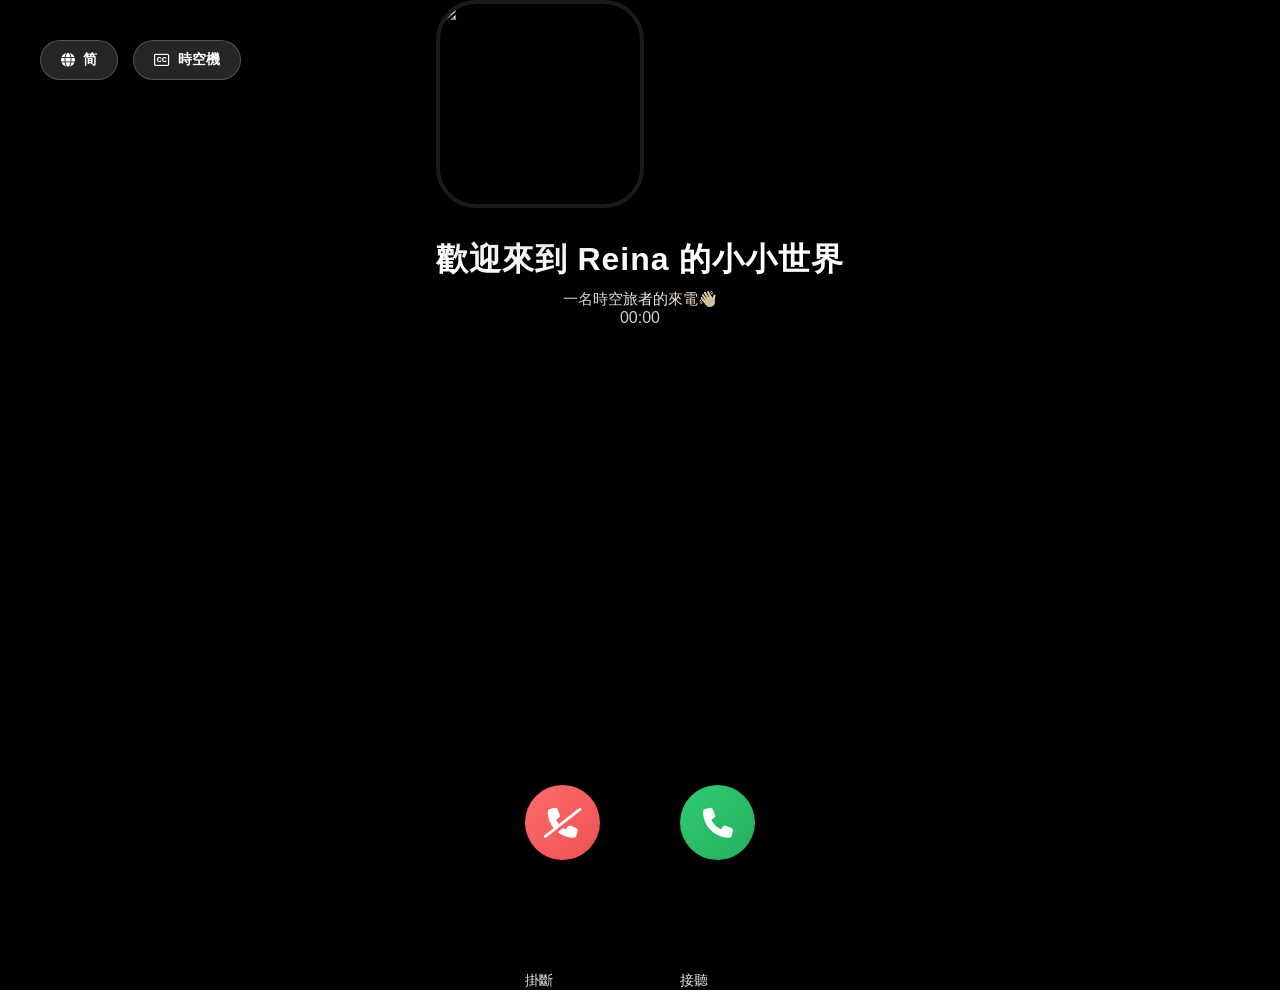
==== index3.html @ 8a6e1c14 "Add files via upload" ====
<!DOCTYPE html>
<html lang="zh-CN">
<head>
    <meta charset="UTF-8">
    <meta name="viewport" content="width=device-width, initial-scale=1.0">
    <title>Reina's world</title>
    <script src="https://cdn.tailwindcss.com"></script>
    <link rel="stylesheet" href="https://cdnjs.cloudflare.com/ajax/libs/font-awesome/6.4.0/css/all.min.css">
    
    <style>
        /* 全局设置 */
        body {
            margin: 0;
            padding: 0;
            font-family: -apple-system, BlinkMacSystemFont, "Segoe UI", Roboto, Helvetica, Arial, sans-serif;
            overflow: hidden;
            background-color: #000;
        }

        /* 黑色遮罩层 */
        #black-overlay {
            position: fixed;
            top: 0;
            left: 0;
            width: 100%;
            height: 100%;
            background-color: black;
            z-index: 9999;
            transition: opacity 1.2s ease-out;
            pointer-events: none;
        }

        /* 主背景容器 */
        .main-container {
            position: relative;
            width: 100vw;
            height: 100vh;
            background-image: url('https://i.pinimg.com/1200x/33/68/3e/33683e59c765e20dd8f4478d04e244c1.jpg');
            background-size: cover;
            background-position: center;
            filter: blur(15px) brightness(0.7); 
            transform: scale(1.1);
            transition: filter 0.5s;
        }

        .content-layer {
            position: absolute;
            top: 0;
            left: 0;
            width: 100%;
            height: 100%;
            z-index: 10;
            display: flex;
            justify-content: center;
            align-items: center;
        }

        .call-interface {
            display: flex;
            flex-direction: column;
            align-items: center;
            justify-content: space-between;
            height: 100%;
            width: 100%;
            padding: 60px 0;
            opacity: 0;
            transform: translateY(20px);
            transition: all 1s ease-out 0.3s;
        }

        .call-interface.active {
            opacity: 1;
            transform: translateY(0);
        }
      .caller-subtitle {
    font-size: 15px;
    /* 渐变颜色代码 👇 */
    background: linear-gradient(to right, #9b7575, #ffffff, #ffb246);
    -webkit-background-clip: text;
    background-clip: text;
    color: transparent;
    margin-top: 6px;
    font-weight: 500;
}
        .avatar-wrapper {
            position: relative;
            width: 200px;
            height: 200px;
            border-radius: 40px;
            overflow: hidden;
            box-shadow: 0 20px 50px rgba(0,0,0,0.3);
            border: 4px solid rgba(255,255,255,0.1);
            transition: transform 0.5s cubic-bezier(0.34, 1.56, 0.64, 1);
        }

        .avatar-img {
            width: 100%;
            height: 100%;
            object-fit: cover;
        }

        @keyframes ring {
            0% { transform: rotate(0deg); }
            25% { transform: rotate(6deg); }
            50% { transform: rotate(0deg); }
            75% { transform: rotate(-6deg); }
            100% { transform: rotate(0deg); }
        }
        .ringing {
            animation: ring 0.6s ease-in-out infinite;
        }

        .glass-panel {
            background: rgba(255, 255, 255, 0.15);
            backdrop-filter: blur(12px);
            -webkit-backdrop-filter: blur(12px);
            border: 1px solid rgba(255, 255, 255, 0.2);
            box-shadow: 0 8px 32px 0 rgba(0, 0, 0, 0.1);
        }

        /* 顶部控制栏 → 移到左边 */
        .top-controls {
            position: absolute;
            top: 40px;
            left: 40px;
            display: flex;
            gap: 15px;
            z-index: 50;
        }

        .control-btn {
            padding: 10px 20px;
            border-radius: 30px;
            cursor: pointer;
            font-weight: 600;
            color: white;
            transition: all 0.3s ease;
            display: flex;
            align-items: center;
            gap: 8px;
            font-size: 14px;
        }
        
        .control-btn:hover {
            background: rgba(255, 255, 255, 0.3);
            transform: scale(1.05);
        }

        .control-btn.active {
            background: rgba(255, 255, 255, 0.9);
            color: #333;
            box-shadow: 0 4px 15px rgba(0,0,0,0.2);
        }

        /* 底部按钮 */
        .controls {
            display: flex;
            gap: 80px;
            margin-bottom: 40px;
        }

        .btn-circle {
            width: 75px;
            height: 75px;
            border-radius: 50%;
            display: flex;
            align-items: center;
            justify-content: center;
            font-size: 30px;
            color: white;
            cursor: pointer;
            transition: all 0.3s cubic-bezier(0.175, 0.885, 0.32, 1.275);
            box-shadow: 0 10px 25px rgba(0,0,0,0.3);
            position: relative;
        }

        .btn-circle:hover {
            transform: scale(1.15) translateY(-5px);
        }

        .btn-hangup { background: linear-gradient(135deg, #ff6b6b, #ee5253); }
        .btn-answer { background: linear-gradient(135deg, #2ecc71, #27ae60); }

        .btn-label {
            position: absolute;
            bottom: -30px;
            font-size: 14px;
            color: rgba(255,255,255,0.9);
            font-weight: 500;
            white-space: nowrap;
            text-shadow: 0 2px 4px rgba(0,0,0,0.3);
        }

        /* 右侧聊天记录侧边栏 */
        .chat-sidebar {
            position: absolute;
            right: 0;
            top: 0;
            bottom: 0;
            width: 380px;
            background: rgba(255, 255, 255, 0.9);
            backdrop-filter: blur(20px);
            -webkit-backdrop-filter: blur(20px);
            border-left: 1px solid rgba(255,255,255,0.5);
            display: flex;
            flex-direction: column;
            padding: 30px;
            box-sizing: border-box;
            z-index: 40;
            transform: translateX(100%); 
            transition: transform 0.6s cubic-bezier(0.2, 0.8, 0.2, 1);
            box-shadow: -10px 0 30px rgba(0,0,0,0.1);
        }

        .chat-sidebar.show {
            transform: translateX(0);
        }

        .chat-header {
            font-size: 18px;
            font-weight: bold;
            color: #333;
            margin-bottom: 20px;
            padding-bottom: 15px;
            border-bottom: 2px solid rgba(0,0,0,0.05);
            display: flex;
            justify-content: space-between;
            align-items: center;
        }

        .chat-content {
            flex: 1;
            overflow-y: auto;
            display: flex;
            flex-direction: column;
            gap: 15px;
            padding-right: 5px;
        }

        .chat-content::-webkit-scrollbar { width: 6px; }
        .chat-content::-webkit-scrollbar-thumb { background-color: rgba(0,0,0,0.1); border-radius: 10px; }

  .msg {
  /* 你原来的样式保留不变 */
  max-width: 85%;
  padding: 12px 16px;
  border-radius: 18px;
  font-size: 14px;
  line-height: 1.5;
  animation: slideUp 0.4s ease-out;
  box-shadow: 0 2px 10px rgba(0,0,0,0.05);
  cursor: pointer;

  /* 👇 新增 hover 效果 */
  transition: transform 0.2s ease, box-shadow 0.2s ease;
}

.msg:hover {
  transform: scale(1.05); /* 放大 5%，很柔和 */
  box-shadow: 0 8px 20px rgba(0,0,0,0.1); /* 同时加一点阴影，更有层次感 */
}

        .msg-received {
            background: white;
            color: #333;
            align-self: flex-start;
            border-bottom-left-radius: 4px;
            border: 1px solid #eee;
        }

        .msg-sent {
            background: #333;
            color: white;
            align-self: flex-end;
            border-bottom-right-radius: 4px;
        }

        @keyframes slideUp {
            from { opacity: 0; transform: translateY(20px); }
            to { opacity: 1; transform: translateY(0); }
        }

        .caller-info {
            text-align: center;
            color: white;
            text-shadow: 0 2px 10px rgba(0,0,0,0.3);
            margin-top: 30px;
        }
        .caller-name {
            font-size: 32px;
            font-weight: 600;
            margin-bottom: 8px;
            letter-spacing: 1px;
        }
        .call-timer {
            font-size: 16px;
            opacity: 0.8;
            font-variant-numeric: tabular-nums;
        }

        .call-active .avatar-wrapper { transform: scale(1.1); border-color: rgba(255,255,255,0.3); }
        .call-active .ringing { animation: none; }
        .call-active .call-timer { opacity: 1; }

        /* 语言切换动画 */
        .fade-in {
            animation: fadeIn 0.3s ease-in;
        }
        @keyframes fadeIn {
            from { opacity: 0; }
            to { opacity: 1; }
        }
        .msg-desc {
    font-size: 12px;
    color: #888;
    display:block;
    margin-top:4px;
}
    </style>
</head>
<body>

    <div id="black-overlay"></div>
    <div class="main-container"></div>

    <div class="content-layer">
        
        <!-- 顶部控制栏：字幕 + 语言切换 → 已放左边 -->
        <div class="top-controls">
            <div class="control-btn glass-panel" id="langBtn" onclick="toggleLanguage()">
                <i class="fa-solid fa-globe"></i>
                <span id="langText">EN</span>
            </div>
            <div class="control-btn glass-panel" id="subtitleBtn" onclick="toggleChat()">
                <i class="fa-regular fa-closed-captioning"></i>
                <span id="subtitleText">時空機</span>
            </div>
        </div>

        <!-- 通话界面 -->
        <div class="call-interface" id="callInterface">
            <div class="flex flex-col items-center w-full">
                <div class="avatar-wrapper" id="avatarWrapper">
                    <img src="./img/myself.jpg" alt="Avatar" class="avatar-img">
                </div>

<div class="caller-info">
    <div class="caller-name" data-i18n="name">歡迎來到 Reina 的小小世界</div>
    <div class="caller-subtitle" data-i18n="subtitle"></div>  <!-- 加这行 -->
    <div class="call-timer" id="timer">00:00</div>
</div>
            </div>

            <div class="controls">
                <div class="relative group">
                    <div class="btn-circle btn-hangup" onclick="hangUp()">
                        <i class="fa-solid fa-phone-slash"></i>
                    </div>
                    <span class="btn-label" data-i18n="hangup">掛斷</span>
                </div>

                <div class="relative group">
                    <div class="btn-circle btn-answer" onclick="answerCall()">
                        <i class="fa-solid fa-phone"></i>
                    </div>
                    <span class="btn-label" data-i18n="answer">接聽</span>
                </div>
            </div>
        </div>

        <!-- 右侧聊天记录侧边栏 → 现在是目录 -->
        <div class="chat-sidebar" id="chatSidebar">
            <div class="chat-header">
                <span data-i18n="chatTitle">目錄 / Menu</span>
                <i class="fa-solid fa-xmark cursor-pointer hover:text-red-500" onclick="toggleChat()"></i>
            </div>
            
            <div class="chat-content" id="chatHistory">
                <!-- 目錄會在這裡 -->
            </div>
            
<div class="mt-4 pt-4 border-t border-gray-300">
  <div id="aiChatMessages" class="max-h-32 overflow-y-auto mb-2 space-y-1 text-sm"></div>
  
  <div class="bg-white/50 rounded-lg p-3 flex items-center gap-2">
    <i class="fa-solid fa-microphone text-gray-500"></i>
    <input
      id="userInput"
      type="text"
      class="flex-1 bg-transparent border-none outline-none text-sm text-gray-700 placeholder-gray-400"
      placeholder="點擊進入即刻穿越"
      data-zh="點擊進入即刻穿越"
      data-chs="点击进入即刻穿越"
      data-en="Click to visit season pages"
    />
    <button 
      id="sendBtn"
      onclick="sendMessage()" 
      class="bg-blue-500 text-white px-3 py-1 rounded-full text-xs hover:bg-blue-600 transition"
      data-zh="發送"
      data-chs="发送"
      data-en="Send"
    >
      發送
    </button>
  </div>
</div>

    </div>

    <script>
  const API_KEY = "你的 DeepSeek API Key";
const API_URL = "https://api.deepseek.com/v1/chat/completions";

// 发送消息给 DeepSeek
async function sendToAI(message) {
  try {
    const res = await fetch(API_URL, {
      method: "POST",
      headers: {
        "Content-Type": "application/json",
        "Authorization": `Bearer ${API_KEY}`
      },
      body: JSON.stringify({
        model: "deepseek-chat",
        messages: [{ role: "user", content: message }],
        temperature: 0.7
      })
    });
    const data = await res.json();
    return data.choices?.[0]?.message?.content || "AI 暂时无法回复";
  } catch (err) {
    console.error(err);
    return "嘻嘻，API太贵了，Reina还在攒钱中...注意⚠️：点击上面按钮，即可穿越时空噢！！快来体验吧～";
  }
}

// 发送消息的主函数
async function sendMessage() {
  const input = document.getElementById("userInput");
  const text = input.value.trim();
  if (!text) return;

  // 显示用户消息
  addMessage(text, "user");
  input.value = "";

  // 显示“正在思考”状态
  addMessage("正在思考...", "bot");

  // 调用 AI 并替换状态消息
  const reply = await sendToAI(text);
  const messages = document.querySelectorAll("#aiChatMessages > div");
  messages[messages.length - 1].remove();

  // 显示 AI 回复
  addMessage(reply, "bot");
}

// 把消息添加到界面
function addMessage(text, type) {
  const container = document.getElementById("aiChatMessages");
  const div = document.createElement("div");
  div.className = `p-2 rounded-lg max-w-[80%] text-sm ${
    type === "user" 
      ? "bg-blue-100 text-blue-900 ml-auto text-right" 
      : "bg-gray-100 text-gray-800 mr-auto"
  }`;
  div.textContent = text;
  container.appendChild(div);
  container.scrollTop = container.scrollHeight;
}

// 按回车发送消息
document.addEventListener("DOMContentLoaded", () => {
  const input = document.getElementById("userInput");
  if (input) {
    input.addEventListener("keypress", (e) => {
      if (e.key === "Enter") sendMessage();
    });
  }
});
        // --- 1. 多语言：繁体 + 簡體 + 英文 ---
        const i18n = {
            zh: {
                name: "歡迎來到 Reina 的小小世界",
                  subtitle: "一名時空旅者的來電👋",
                hangup: "掛斷",
                answer: "接聽",
                subtitleOn: "時空機",
                subtitleOff: "關閉",
                chatTitle: "時空機/Time Machine",
                liveTranscription: "點擊進入即刻穿越",
                  aiPlaceholder: "點擊上面按鈕即刻穿越",   // 繁体
                tooltip: "準備好穿越時空了嗎!",
                langBtn: "简",
                chats: [
                    { type: 'received', text: "🌸 春天", desc: "作品集展示📖", link: "index.html#spring" },
                    { type: 'received', text: "☀️ 夏天", desc: "工作經歷📚", link: "index.html#summer" },
                    { type: 'received', text: "🍂 秋天", desc: "個人主頁👋", link: "index.html#autumn" },
                    { type: 'received', text: "❄️ 冬天", desc: "獲獎&技能🏆", link: "index.html#winter" },
                        { type: 'received', text: "🎭 小劇場", desc: "意見反饋📮", link: "index2.html" }
                ]
            },
                // 简体
    chs: {
        name: "欢迎来到 Reina 的小小世界",
        subtitle: "时空旅者来电啦👋",
        hangup: "挂断",
        answer: "接听",
        subtitleOn: "时空机",
        subtitleOff: "关闭",
        chatTitle: "时空机 / Time Machine",
        liveTranscription: "点击进入即刻穿越",
        aiPlaceholder: "点击上面按钮即刻穿越",
        tooltip: "准备好穿越时空了么！",
        langBtn: "EN",
    chats: [
    { type: 'received', text: "🌸 春天", desc: "作品集展示📖", link: "index.html#spring" },
    { type: 'received', text: "☀️ 夏天", desc: "工作经历📚", link: "index.html#summer" },
    { type: 'received', text: "🍂 秋天", desc: "个人主页👋", link: "index.html#autumn" },
    { type: 'received', text: "❄️ 冬天", desc: "获奖&技能🏆", link: "index.html#winter" },
        { type: 'received', text: "🎭 小剧场", desc: "意见反馈📮", link: "index2.html" }
]
    },
            en: {
                name: "Welcome to Reina's World",
                  subtitle: "A call from a time traveler 👋",
                hangup: "Hang Up",
                answer: "Answer",
                subtitleOn: "Time Machine",
                subtitleOff: "Close",
                chatTitle: "Time Machine/時空機",
                liveTranscription: "Click to visit season pages",
                  aiPlaceholder: "Click the buttons above to travel through time",
                tooltip: "Click to start the journey",
                langBtn: "繁",
chats: [
    { type: 'received', text: "🌸 Spring", desc: "Portfolio Showcase📖", link: "index.html#spring" },
    { type: 'received', text: "☀️ Summer", desc: "Work Experience📚", link: "index.html#summer" },
    { type: 'received', text: "🍂 Autumn", desc: "About Me👋", link: "index.html#autumn" },
    { type: 'received', text: "❄️ Winter", desc: "Awards & Skills🏆", link: "index.html#winter" },
        { type: 'received', text: "🎭 Theater", desc: "Feedback📮", link: "index2.html" }
]
            }
        };

        let currentLang = 'zh';

        // 切换语言
function toggleLanguage() {
    if (currentLang === 'zh') currentLang = 'chs';
    else if (currentLang === 'chs') currentLang = 'en';
    else currentLang = 'zh';
    updateUI();
    renderChats();
}


        // ==================== 更新界面文字 ====================
        function updateUI() {
            const data = i18n[currentLang];
            
            // 更新所有带 data-i18n 属性的元素
            document.querySelectorAll('[data-i18n]').forEach(el => {
                const key = el.getAttribute('data-i18n');
                if (data[key]) el.innerText = data[key];
            });
            
            // 更新语言按钮文字
            document.getElementById('langText').innerText = data.langBtn;
            
            // 更新目录按钮文字
            const subtitleBtn = document.getElementById('subtitleText');
            const sidebar = document.getElementById('chatSidebar');
            subtitleBtn.innerText = sidebar.classList.contains('show') ? data.subtitleOff : data.subtitleOn;

                // 👇 加这两行
    document.getElementById('userInput').placeholder = data.aiPlaceholder;
    document.getElementById('sendBtn').innerText = currentLang == 'zh' ? '發送' : currentLang == 'chs' ? '发送' : 'Send';
        }
        // ==================== 渲染目录（带小字说明）====================
function renderChats() {
    const chatHistory = document.getElementById('chatHistory');
    chatHistory.innerHTML = '';
    
    const chats = i18n[currentLang].chats;
    chats.forEach((msg, index) => {
        const div = document.createElement('div');
        div.className = `msg msg-${msg.type}`;
        
        div.innerHTML = `
            <div style="font-weight: 600;">${msg.text}</div>
            <span class="msg-desc">${msg.desc}</span>
        `;
        
        // 🔥 核心修复：跳转后延迟 0.1 秒再滚动，破解自动回顶
        div.onclick = () => {
            if (msg.link.includes("#")) {
                window.location.href = msg.link;
                setTimeout(() => {
                    const id = msg.link.split("#")[1];
                    const target = document.getElementById(id);
                    if (target) target.scrollIntoView({ behavior: "smooth" });
                }, 100);
            } else {
                window.location.href = msg.link;
            }
        };
        
        div.style.animationDelay = `${index * 0.1}s`;
        chatHistory.appendChild(div);
    });
}



        // 切換目錄面板
        function toggleChat() {
            const sidebar = document.getElementById('chatSidebar');
            const btnText = document.getElementById('subtitleText');
            const data = i18n[currentLang];
            sidebar.classList.toggle('show');
            btnText.innerText = sidebar.classList.contains('show') ? data.subtitleOff : data.subtitleOn;
            if(sidebar.classList.contains('show')) renderChats();
        }

        // 頁面加載
        window.addEventListener('load', () => {
            const overlay = document.getElementById('black-overlay');
            const callInterface = document.getElementById('callInterface');
            setTimeout(() => {
                overlay.style.opacity = '0';
                callInterface.classList.add('active');
                setTimeout(() => {
                    document.querySelector('.avatar-wrapper').classList.add('ringing');
                }, 500);
                renderChats();
                updateUI();
            }, 1200);
        });

        // 接聽
function answerCall() {
    const avatarWrapper = document.querySelector('.avatar-wrapper');
    const timerDisplay = document.getElementById('timer');
    avatarWrapper.classList.remove('ringing');
    document.body.classList.add('call-active');
    let seconds = 0;
    setInterval(() => {
        seconds++;
        const mins = Math.floor(seconds / 60).toString().padStart(2, '0');
        const secs = (seconds % 60).toString().padStart(2, '0');
        timerDisplay.innerText = `${mins}:${secs}`;
    }, 1000);
    if (!document.getElementById('chatSidebar').classList.contains('show')) toggleChat();

    // 加在这里 👇
    setTimeout(() => {
    window.location.href = "index.html" + window.location.search;
}, 800); // 800毫秒后跳转，让动画先播放完，更自然
}

        // 掛斷
        function hangUp() {
            const callInterface = document.getElementById('callInterface');
            const overlay = document.getElementById('black-overlay');
            callInterface.style.opacity = '0';
            callInterface.style.transform = 'scale(0.9)';
            setTimeout(() => {
                overlay.style.opacity = '1';
                setTimeout(() => location.reload(), 1000);
            }, 500);
        }
    </script>
</body>
</html>
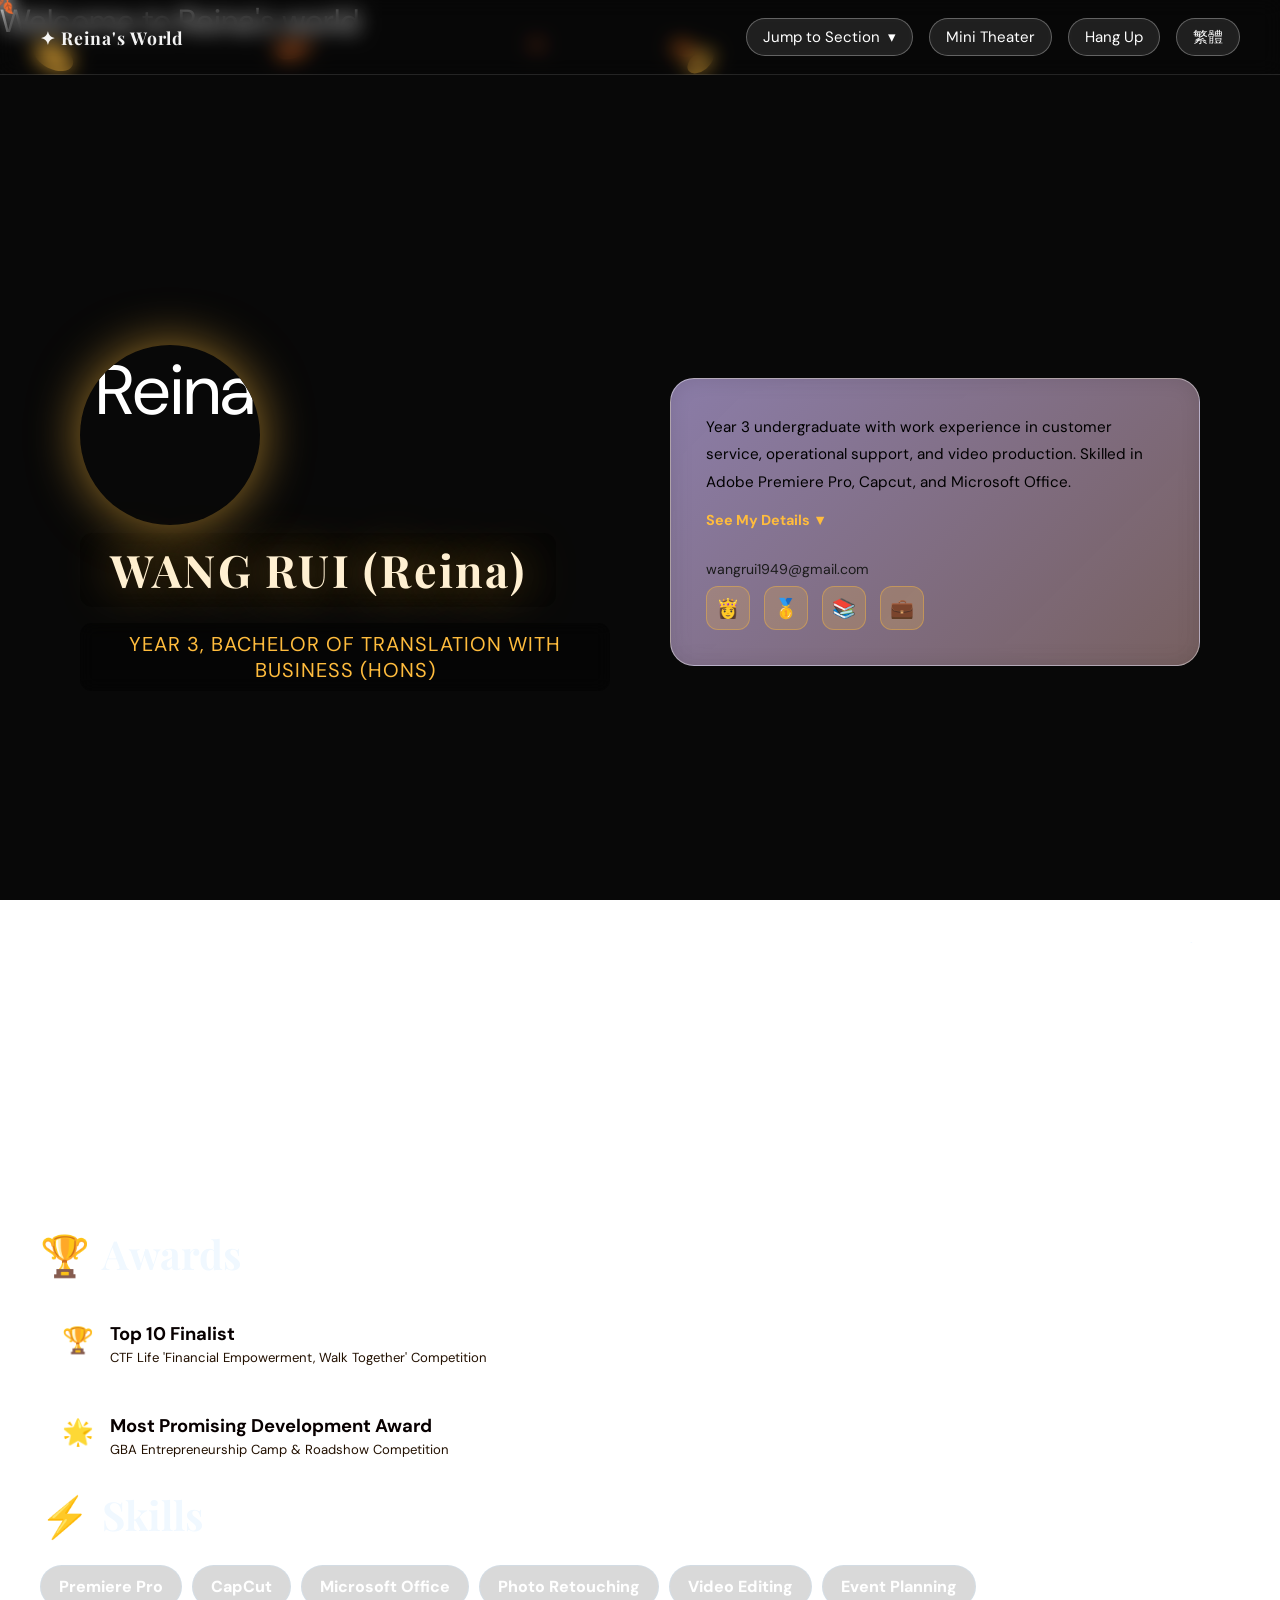
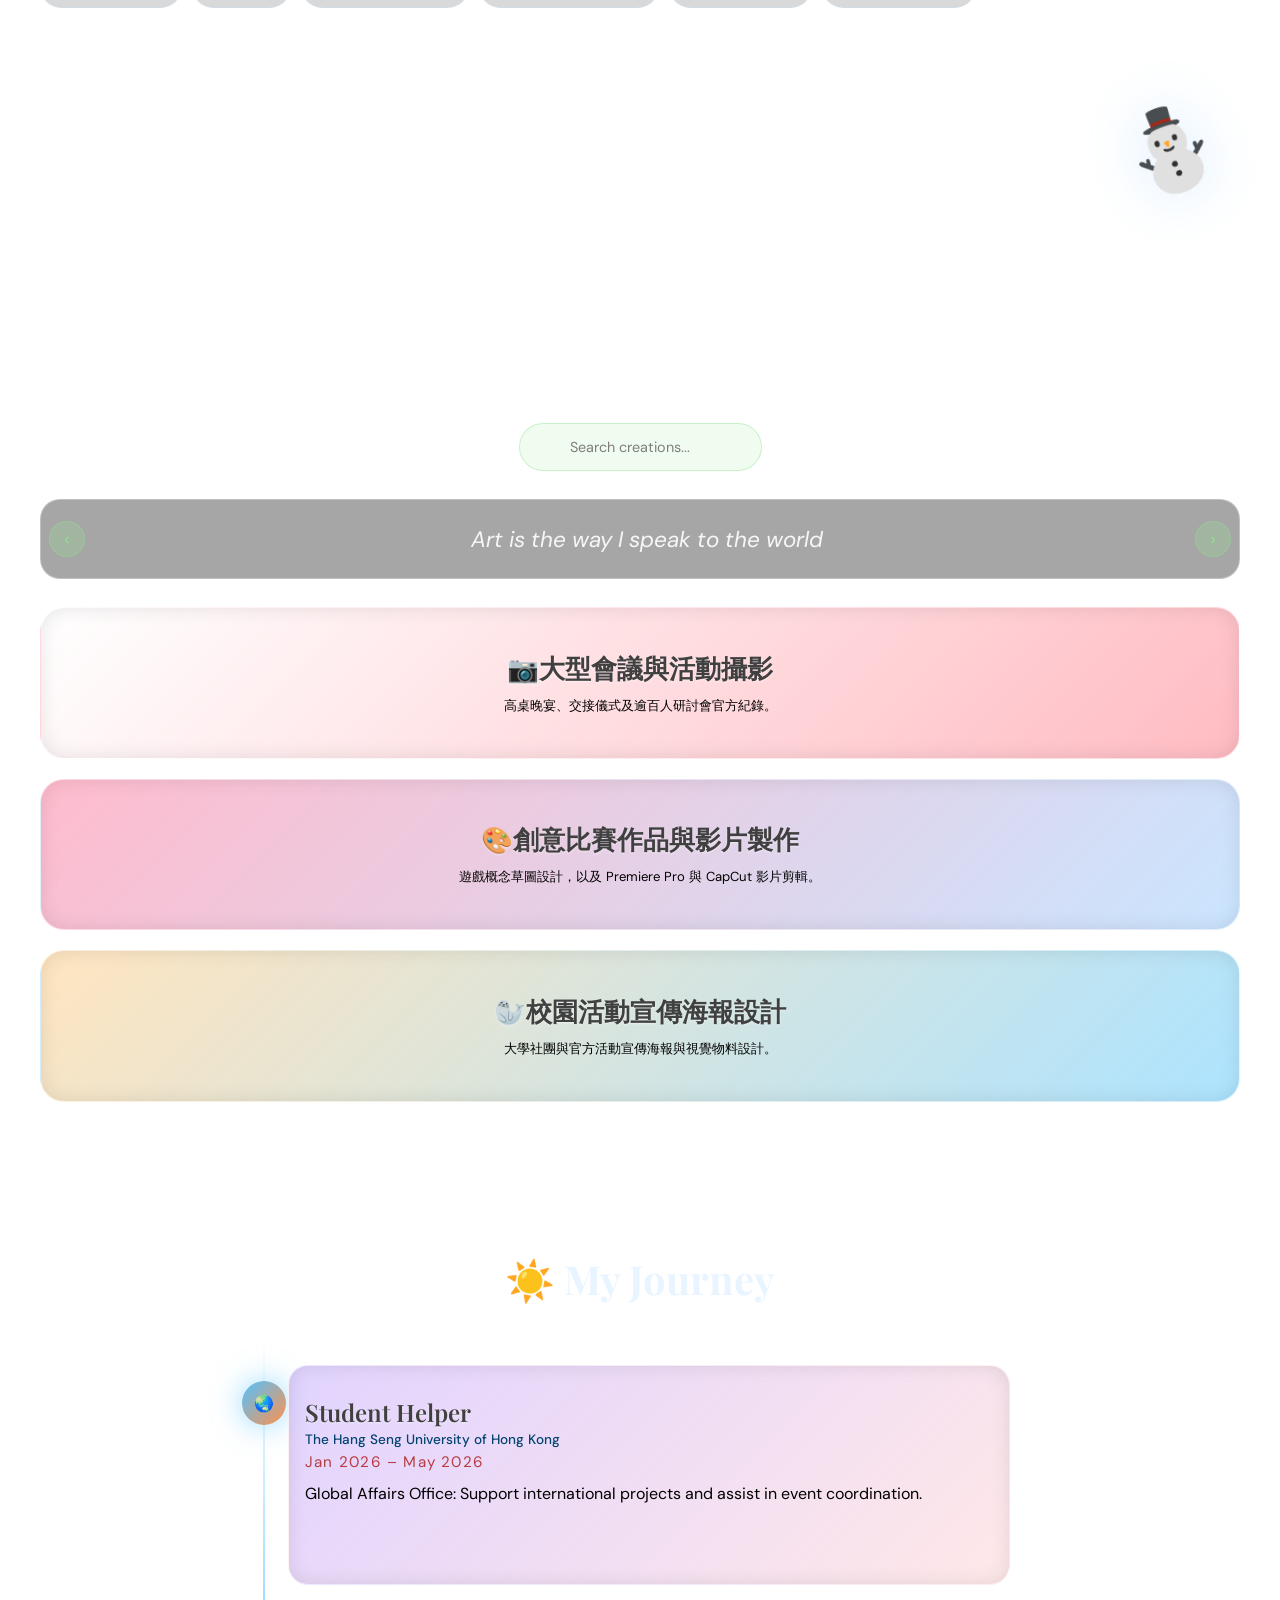
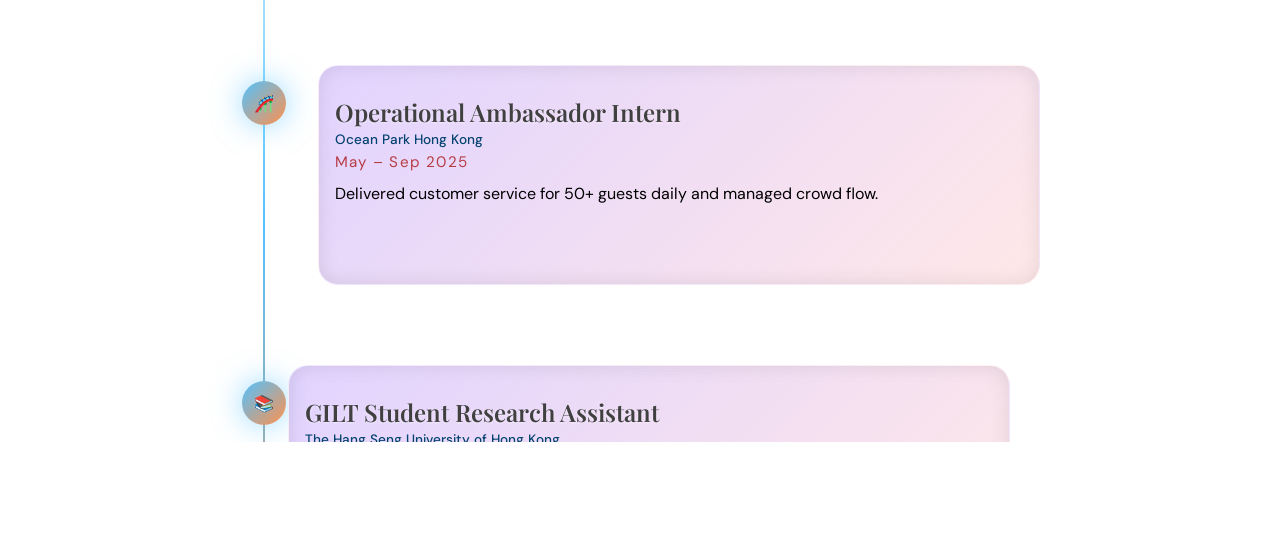
==== commit 98a75803: "Rename index_old.html to index3.html" ====
--- a/index3.html
+++ b/index3.html
@@ -1,677 +1,2048 @@
 <!DOCTYPE html>
-<html lang="zh-CN">
-<head>
-    <meta charset="UTF-8">
-    <meta name="viewport" content="width=device-width, initial-scale=1.0">
-    <title>Reina's world</title>
-    <script src="https://cdn.tailwindcss.com"></script>
-    <link rel="stylesheet" href="https://cdnjs.cloudflare.com/ajax/libs/font-awesome/6.4.0/css/all.min.css">
-    
+<html lang="en">
+  <head>
+    <meta charset="UTF-8" />
+    <meta name="viewport" content="width=device-width, initial-scale=1.0" />
+    <title>Reina's World</title>
+    <link
+      href="https://fonts.googleapis.com/css2?family=Playfair+Display:ital,wght@0,400;0,700;0,900;1,400&family=DM+Sans:wght@300;400;500;600&family=Noto+Serif+TC:wght@400;700;900&display=swap"
+      rel="stylesheet"
+    />
     <style>
-        /* 全局设置 */
-        body {
-            margin: 0;
-            padding: 0;
-            font-family: -apple-system, BlinkMacSystemFont, "Segoe UI", Roboto, Helvetica, Arial, sans-serif;
-            overflow: hidden;
-            background-color: #000;
-        }
-
-        /* 黑色遮罩层 */
-        #black-overlay {
-            position: fixed;
-            top: 0;
-            left: 0;
-            width: 100%;
-            height: 100%;
-            background-color: black;
-            z-index: 9999;
-            transition: opacity 1.2s ease-out;
-            pointer-events: none;
-        }
-
-        /* 主背景容器 */
-        .main-container {
-            position: relative;
-            width: 100vw;
-            height: 100vh;
-            background-image: url('https://i.pinimg.com/1200x/33/68/3e/33683e59c765e20dd8f4478d04e244c1.jpg');
-            background-size: cover;
-            background-position: center;
-            filter: blur(15px) brightness(0.7); 
-            transform: scale(1.1);
-            transition: filter 0.5s;
-        }
-
-        .content-layer {
-            position: absolute;
-            top: 0;
-            left: 0;
-            width: 100%;
-            height: 100%;
-            z-index: 10;
-            display: flex;
-            justify-content: center;
-            align-items: center;
-        }
-
-        .call-interface {
-            display: flex;
-            flex-direction: column;
-            align-items: center;
-            justify-content: space-between;
-            height: 100%;
-            width: 100%;
-            padding: 60px 0;
-            opacity: 0;
-            transform: translateY(20px);
-            transition: all 1s ease-out 0.3s;
-        }
-
-        .call-interface.active {
-            opacity: 1;
-            transform: translateY(0);
-        }
-      .caller-subtitle {
-    font-size: 15px;
-    /* 渐变颜色代码 👇 */
-    background: linear-gradient(to right, #9b7575, #ffffff, #ffb246);
-    -webkit-background-clip: text;
-    background-clip: text;
-    color: transparent;
-    margin-top: 6px;
-    font-weight: 500;
-}
-        .avatar-wrapper {
-            position: relative;
-            width: 200px;
-            height: 200px;
-            border-radius: 40px;
-            overflow: hidden;
-            box-shadow: 0 20px 50px rgba(0,0,0,0.3);
-            border: 4px solid rgba(255,255,255,0.1);
-            transition: transform 0.5s cubic-bezier(0.34, 1.56, 0.64, 1);
-        }
-
-        .avatar-img {
-            width: 100%;
-            height: 100%;
-            object-fit: cover;
-        }
-
-        @keyframes ring {
-            0% { transform: rotate(0deg); }
-            25% { transform: rotate(6deg); }
-            50% { transform: rotate(0deg); }
-            75% { transform: rotate(-6deg); }
-            100% { transform: rotate(0deg); }
-        }
-        .ringing {
-            animation: ring 0.6s ease-in-out infinite;
-        }
-
-        .glass-panel {
-            background: rgba(255, 255, 255, 0.15);
-            backdrop-filter: blur(12px);
-            -webkit-backdrop-filter: blur(12px);
-            border: 1px solid rgba(255, 255, 255, 0.2);
-            box-shadow: 0 8px 32px 0 rgba(0, 0, 0, 0.1);
-        }
-
-        /* 顶部控制栏 → 移到左边 */
-        .top-controls {
-            position: absolute;
-            top: 40px;
-            left: 40px;
-            display: flex;
-            gap: 15px;
-            z-index: 50;
-        }
-
-        .control-btn {
-            padding: 10px 20px;
-            border-radius: 30px;
-            cursor: pointer;
-            font-weight: 600;
-            color: white;
-            transition: all 0.3s ease;
-            display: flex;
-            align-items: center;
-            gap: 8px;
-            font-size: 14px;
-        }
+/* 影片基礎樣式 */
+.season-video {
+  position: absolute;
+  top: 0;
+  left: 0;
+  width: 100%;
+  height: 100%;
+  object-fit: cover;
+  opacity: 0;
+  pointer-events: none;
+  /* 關鍵：疊化時間設為 1.2 秒，讓切換像呼吸一樣自然 */
+  transition: opacity 1.2s ease-in-out;
+}
+
+.season-video.active {
+  opacity: 1;
+  z-index: 2; /* 激活時浮到最上層 */
+}
+      /* ==================== 全局變數 ==================== */
+      :root {
+        --autumn-bg: #ffffff;
+        --autumn-gold: #c48209;
+        --autumn-orange: #ff7a1f;
+        --winter-bg: #0a1a35;
+        --winter-blue: #c8e4ff;
+        --winter-white: #f0f8ff;
+        --spring-bg: #102a0d;
+        --spring-green: #8fe08e;
+        --spring-pink: #ffb6d4;
+        --summer-bg: #081e35;
+        --summer-azure: #52c2ff;
+        --summer-orange: #ff914d;
+      }
+
+      * {
+        margin: 0;
+        padding: 0;
+        box-sizing: border-box;
+      }
+
+      html {
+  scroll-behavior: smooth; 
+  scroll-padding-top: 80px; 
+  scroll-snap-type: y mandatory; 
+  overflow-y: scroll; 
+  height: 100%;
+  background: transparent !important; /* 作用：【关键修复】底层彻底透明，绝不漏白 */
+}
+
+      body {
+  font-family: "DM Sans", sans-serif;
+  font-size: 1.00rem; /* ✅ 新增：全局基础字号加大（默认是 1rem）*/
+  cursor: none;
+  overflow-x: hidden;
+  color: #fff;
+}
+
+      /* ==================== 1. 動態背景系統 ==================== */
+
+#bg-welcome-layer {
+  position: fixed; /* 作用：【关键修复】从 absolute 改为 fixed，让欢迎页视频钉在屏幕上，滚动时不会被推走 */
+  top: 0;
+  left: 0;
+  width: 100vw;
+  height: 100vh;
+  z-index: -2; /* 作用：放在最底层 */
+  overflow: hidden;
+  transition: opacity 1s ease;
+}
+
+      #bg-video-overlay {
+        position: absolute;
+        top: 0;
+        left: 0;
+        width: 100%;
+        height: 100%;
+        background: rgba(0, 0, 0, 0.3); /* 稍微壓暗讓文字更清晰 */
+        pointer-events: none;
+      }
+
+/* 季節背景層：強制顯示，防止滾動變透明 */
+#bg-season-layer {
+  position: fixed;
+  top: 0;
+  left: 0;
+  width: 100vw;
+  height: 100vh;
+  z-index: -1; /* 放在最底層 */
+  opacity: 1 !important; /* 強制不透明 */
+  filter: brightness(0.75);
+  background: #0a0a0a; /* 影片載入失敗時的防灰底色 */
+}
+      /* ==================== 自定義滑鼠 ==================== */
+      #cursor-follower {
+        position: fixed;
+        width: 36px;
+        height: 36px;
+        pointer-events: none;
+        z-index: 9999;
+        transform: translate(-50%, -50%);
+        transition: transform 0.08s linear;
+        font-size: 24px;
+        display: flex;
+        align-items: center;
+        justify-content: center;
+        filter: drop-shadow(0 0 8px rgba(255, 255, 255, 0.8));
+        transition: opacity 0.3s;
+      }
+
+      /* ==================== 頂部導航欄 ==================== */
+      #topbar {
+  position: fixed;
+  top: 0;
+  left: 0;
+  right: 0;
+  z-index: 1000;
+  display: flex;
+  align-items: center;
+  justify-content: space-between;
+  padding: 18px 40px;
+  background: rgba(0, 0, 0, 0.1); /* ✅ 改淡一点，或者 transparent */
+  backdrop-filter: blur(10px); /* 保留毛玻璃效果 */
+  -webkit-backdrop-filter: blur(10px);
+  border-bottom: 1px solid rgba(255, 255, 255, 0.12);
+  transition: background 0.3s;
+}
+
+/* 滚动后的状态 */
+body.scrolled #topbar {
+  background: rgba(0, 0, 0, 0.2); /* ✅ 改淡一点，不要 0.8 那么黑 */
+}
+      #topbar .logo {
+        font-family: "Playfair Display", serif;
+        font-size: 1.1rem;
+        font-weight: 700;
+        color: rgba(255, 255, 255, 0.95);
+        letter-spacing: 0.05em;
+      }
+      #topbar .controls {
+        display: flex;
+        align-items: center;
+        gap: 16px;
+      }
+
+      .dropdown-wrap {
+        position: relative;
+      }
+      .dropdown-btn {
+        background: rgba(255, 255, 255, 0.15);
+        border: 1px solid rgba(255, 255, 255, 0.25);
+        color: rgba(255, 255, 255, 0.95);
+        padding: 8px 18px;
+        border-radius: 50px;
+        font-family: "DM Sans", sans-serif;
+        font-size: 0.82rem;
+        cursor: none;
+        display: flex;
+        align-items: center;
+        gap: 8px;
+        transition: background 0.3s, border 0.3s;
+      }
+      .dropdown-btn:hover {
+        background: rgba(255, 255, 255, 0.25);
+        border-color: rgba(255, 255, 255, 0.5);
+      }
+      .dropdown-menu {
+        position: absolute;
+        top: calc(100% + 10px);
+        left: 0;
+        background: rgba(10, 10, 20, 0.96);
+        backdrop-filter: blur(24px);
+        border: 1px solid rgba(255, 255, 255, 0.15);
+        border-radius: 14px;
+        overflow: hidden;
+        min-width: 180px;
+        display: none;
+        flex-direction: column;
+        box-shadow: 0 20px 60px rgba(0, 0, 0, 0.7);
+      }
+      .dropdown-menu.open {
+        display: flex;
+      }
+      .dropdown-menu a {
+        color: rgba(255, 255, 255, 0.9);
+        text-decoration: none;
+        padding: 12px 20px;
+        font-size: 0.85rem;
+        display: flex;
+        align-items: center;
+        gap: 10px;
+        transition: background 0.2s, color 0.2s;
+        cursor: none;
+      }
+      .dropdown-menu a:hover {
+        background: rgba(255, 255, 255, 0.15);
+        color: #fff;
+      }
+
+      .lang-toggle {
+        background: rgba(255, 255, 255, 0.15);
+        border: 1px solid rgba(255, 255, 255, 0.25);
+        color: rgba(255, 255, 255, 0.95);
+        padding: 8px 20px;
+        border-radius: 50px;
+        font-family: "DM Sans", sans-serif;
+        font-size: 0.82rem;
+        cursor: none;
+        transition: background 0.3s;
+      }
+      .lang-toggle:hover {
+        background: rgba(255, 255, 255, 0.25);
+      }
+
+      /* ==================== 頁面區塊樣式 ==================== */
+      section {
+        height: 100vh;
+        scroll-snap-align: start;
+        position: relative;
+        overflow: hidden;
+        display: flex;
+        align-items: center;
+        justify-content: center;
+        background: transparent;
+      }
+
+      canvas.bg-canvas {
+        position: absolute;
+        inset: 0;
+        pointer-events: none;
+        z-index: 1;
+        mix-blend-mode: normal;
+      }
+
+      .section-content {
+  position: relative;
+  z-index: 2;
+  width: 100%;
+  /* max-width: 1200px; 删掉这一行 */
+  max-width: 1400px; /* 或者改成 1400px，让内容更宽 */
+  padding: 100px 40px 40px;
+}
+
+      .glass {
+  /* 提高背景不透明度：0.25→0.65, 0.15→0.45 */
+  background: linear-gradient(135deg, rgba(210, 188, 255, 0.65), rgba(255, 204, 204, 0.45)); 
+  backdrop-filter: blur(15px);
+  -webkit-backdrop-filter: blur(15px);
+  border: 1px solid rgba(255, 255, 255, 0.4); /* 边框也加深 */
+  border-radius: 24px;
+  /* 添加内阴影，让文字更突出 */
+  box-shadow: inset 0 0 20px rgba(0, 0, 0, 0.1);
+}
+
+/* 确保玻璃卡片内的文字颜色够深 */
+.glass h4,
+.glass .project-title,
+.glass .tl-job {
+  color: #404040 !important; /* 深黑色，确保清晰 */
+  text-shadow: 0 1px 2px rgba(255, 255, 255, 0.5); /* 白色描边效果 */
+}
+
+.glass p,
+.glass .project-desc,
+.glass .tl-desc {
+  color: #000000 !important; /* 深灰色 */
+}
+
+      .ripple-container {
+        position: relative;
+        overflow: hidden;
+      }
+      .ripple {
+        position: absolute;
+        border-radius: 50%;
+        transform: scale(0);
+        animation: rippleAnim 0.6s linear;
+        background: rgba(255, 255, 255, 0.3);
+        pointer-events: none;
+      }
+      @keyframes rippleAnim {
+        to {
+          transform: scale(4);
+          opacity: 0;
+        }
+      }
+
+      /* ==================== 秋天頁面 ==================== */
+     #autumn .section-content {
+  display: flex;
+  flex-direction: row;
+  align-items: center;
+  justify-content: center;
+  gap: 60px;
+  width: 100%;
+  max-width: 1200px;
+  margin: 0 auto;
+  padding: 100px 40px 40px;
+}
+
+/* 左侧样式 - 头像和名字区域 */
+.autumn-left {
+  flex: 1;
+  display: flex;
+  flex-direction: column;
+  align-items: center;
+  justify-content: center;
+  gap: 20px;
+}
+
+/* 右侧样式 - 简介卡片区域 */
+.autumn-right {
+  flex: 1;
+  display: flex;
+  flex-direction: column;
+  min-width: 0; /* 防止溢出 */
+}
+      @keyframes spinRing {
+        to {
+          transform: rotate(360deg);
+        }
+      }
+      .avatar-img {
+        position: relative;
+        width: 180px;
+        height: 180px;
+        border-radius: 50%;
+        background: linear-gradient(135deg, #ff7a1f, #ffbc3d);
+        display: flex;
+        align-items: center;
+        justify-content: center;
+        font-size: 70px;
+        z-index: 1;
+        transition: transform 0.4s cubic-bezier(0.34, 1.56, 0.64, 1);
+        box-shadow: 0 0 50px rgba(255, 188, 61, 0.6);
+      }
+      .avatar-img:hover {
+        transform: scale(1.07);
+      }
+      .autumn-name {
+        font-family: "Playfair Display", serif;
+        font-size: 1.8rem;
+        font-weight: 700;
+        color: #fff0d2;
+        text-align: center;
+        line-height: 1.1;
+         letter-spacing: 0.05em; /* ✅ 新增：减少字间距（原来是 0.2em）*/
+        text-shadow: 0 0 50px rgba(255, 188, 61, 0.7);
+      }
+      .autumn-title {
+        font-size: 1.25rem;
+        color: #ffbc3d;
+        letter-spacing: 0.05em;
+        text-transform: uppercase;
+        text-align: center;
+      }
+      .autumn-right {
+  display: flex;
+  flex-direction: column;
+  gap: 24px;
+  width: 100%; /* 确保占满整列 */
+  max-width: 100%; /* 防止溢出 */
+}
+/* 2. 新增：名字和学历的透明框样式 */
+.autumn-info-box {
+  /* 关键：使用和下面卡片一样的毛玻璃透明色 */
+  background: linear-gradient(135deg, rgba(210, 188, 255, 0.55), rgba(255, 204, 204, 0.35)); 
+  backdrop-filter: blur(15px); /* 模糊背景 */
+  -webkit-backdrop-filter: blur(15px);
+  border: 1px solid rgba(255, 255, 255, 0.4); /* 淡淡的白色边框 */
+  border-radius: 24px; /* 和下面卡片一样的圆角 */
+  padding: 25px 40px; /* 内部留白 */
+  text-align: center;
+  box-shadow: 0 8px 32px rgba(0, 0, 0, 0.05); /* 淡淡的阴影 */
+  margin-top: 20px; /* 头像和文字框之间的间距 */
+  width: 100%; /* 宽度占满 */
+  max-width: 600px; /* 限制最大宽度，太宽了不好看 */
+}
+
+/* 调整框内文字的颜色，因为是透明背景，用深色更清晰 */
+.autumn-info-box .autumn-name {
+  color: #1a1a1a; /* 深黑色字 */
+  font-size: 2.2rem; /* 名字大小 */
+  margin: 0 0 8px 0;
+  text-shadow: none; /* 去掉之前的发光特效，显得更高级 */
+}
+.autumn-info-box .autumn-title {
+  color: #4a4a4a; /* 深灰色字 */
+  font-size: 1.05rem; /* 学历大小 */
+  margin: 0;
+  letter-spacing: 0.05em; /* 字间距 */
+}
+/* 让左边的文字横向排列 */
+.autumn-info-group {
+  display: flex; /* 横向布局 */
+  flex-direction: column; /* 如果屏幕窄就换行，宽就横排 */
+  align-items: flex-start; /* 左对齐 */
+  gap: 15px; /* 两个框之间的间距 */
+  margin-top: 20px;
+}
+
+/* 适配横屏/大宽屏时，让它们在一行 */
+@media (min-width: 1024px) {
+  .autumn-info-group {
+    flex-direction: row; /* 强制横排 */
+    align-items: center;
+  }
+}
+
+/* 给每个文字框设置样式 */
+.autumn-text-box {
+  background: rgba(0, 0, 0, 0.3); /* 半透明深色背景 */
+  padding: 10px 25px;
+  border-radius: 15px; /* 圆角 */
+  backdrop-filter: blur(5px);
+}
+
+.autumn-text-box .autumn-name {
+  margin: 0;
+  font-size: 2.2rem;
+  color: #fff; /* 白色文字 */
+}
+
+.autumn-text-box .autumn-title {
+  margin: 0;
+  font-size: 0.9rem;
+  color: #f23824; /* 金色文字 */
+  letter-spacing: 0.05em;
+  text-transform: uppercase;
+}
+      .bio-card {
+        padding: 35px;
+      }
+      
+      .bio-text {
+        color: rgba(255, 240, 210, 0.9);
+        line-height: 1.8;
+        font-size: 0.95rem;
+      }
+      .contact-row {
+        display: flex;
+        align-items: center;
+        gap: 10px;
+        margin-top: 16px;
+        color: #1b1b1b;
+        font-size: 0.88rem;
+      }
+      .social-row {
+        display: flex;
+        gap: 14px;
+        margin-top: 8px;
+      }
+      .social-icon {
+        width: 44px;
+        height: 44px;
+        border-radius: 12px;
+        background: rgba(255, 188, 61, 0.2);
+        border: 1px solid rgba(255, 188, 61, 0.4);
+        display: flex;
+        align-items: center;
+        justify-content: center;
+        color: #de8d24;
+        font-size: 1.2rem;
+        cursor: none;
+        transition: all 0.3s cubic-bezier(0.34, 1.56, 0.64, 1);
+        text-decoration: none;
+      }
+      .social-icon:hover {
+        transform: scale(1.25) translateY(-4px);
+        background: rgba(255, 188, 61, 0.4);
+        box-shadow: 0 8px 25px rgba(255, 188, 61, 0.6);
+      }
+
+      /* ==================== 冬天頁面 ==================== */
+      #winter .section-content {
+        display: grid;
+        grid-template-columns: 1fr 1fr;
+        gap: 40px;
+        align-items: start;
+        padding-top: 120px;
+      }
+      .winter-heading {
+        font-family: "Playfair Display", serif;
+        font-size: 1.8rem;
+        font-weight: 700;
+        color: #f0f8ff;
+        margin-bottom: 24px;
+        display: flex;
+        align-items: center;
+        gap: 12px;
+      }
+      .award-list {
+        display: flex;
+        flex-direction: column;
+        gap: 14px;
+      }
+      .award-item {
+  padding: 18px 22px;
+  display: flex;
+  align-items: flex-start;
+  gap: 16px;
+  transition: transform 0.3s, box-shadow 0.3s;
+  cursor: default;
+  background: rgba(255, 255, 255, 0.6);  /* 添加：深色半透明背景 */
+  border-radius: 16px;  /* 添加：圆角 */
+  margin-bottom: 12px;  /* 添加：项目之间的间距 */
+  backdrop-filter: blur(4px);  /* 可选：轻微毛玻璃效果 */
+}
+      .award-item:hover {
+        transform: translateX(6px);
+        box-shadow: 0 8px 30px rgba(200, 228, 255, 0.25);
+      }
+      .trophy-icon {
+        font-size: 1.6rem;
+        flex-shrink: 0;
+        margin-top: 2px;
+      }
+      .award-info h4 {
+  color: #080000; /* 纯白，和背景形成强烈对比 */
+  font-size: 1.15rem; /* 字号加大 */
+  font-weight: 700; /* 字重加粗 */
+  text-shadow: 0 1px 3px rgba(255, 254, 254, 0.3); /* 加一点点阴影，防止被背景干扰 */
+}
+      .award-info p {
+        color: #221000;
+        font-size: 0.82rem;
+        margin-top: 3px;
+      }
+      .award-year {
+        font-size: 0.75rem;
+        color: #a0d1ff;
+        background: rgba(255, 255, 255, 0.15);
+        padding: 3px 10px;
+        border-radius: 20px;
+        margin-top: 6px;
+        display: inline-block;
+      }
+      .skills-grid {
+        display: flex;
+        flex-wrap: wrap;
+        gap: 10px;
+      }
+      .skill-badge {
+        padding: 10px 18px;
+        border-radius: 50px;
+        font-size: 0.rem;
+        font-weight: 800;
+        color: #ffffff;
+        background: rgba(0, 0, 0, 0.15);
+        border: 1px solid rgba(200, 228, 255, 0.3);
+        cursor: none;
+        transition: all 0.3s cubic-bezier(0.34, 1.56, 0.64, 1);
+        position: relative;
+      }
+      .skill-badge:hover {
+        transform: scale(1.15) translateY(-3px);
+        background: rgba(0, 0, 0, 0.35);
+        border-color: rgba(200, 228, 255, 0.7);
+        box-shadow: 0 0 25px rgba(200, 228, 255, 0.5),
+          0 0 50px rgba(200, 228, 255, 0.3);
+        color: #fff;
+      }
+      #snowman {
+        position: absolute;
+        bottom: 40px;
+        right: 60px;
+        font-size: 80px;
+        z-index: 3;
+        filter: drop-shadow(0 0 30px rgba(200, 228, 255, 0.7));
+        transition: transform 0.4s cubic-bezier(0.25, 0.8, 0.25, 1);
+        will-change: transform;
+      }
+
+      /* ==================== 春天頁面 ==================== */
+      #spring .section-content {
+        display: flex;
+        flex-direction: column;
+        gap: 28px;
+        padding-top: 100px;
+        height: 100%;
+        overflow: hidden;
+      }
+      .spring-heading {
+        font-family: "Playfair Display", serif;
+        font-size: 2rem;
+        font-weight: 700;
+        color: #fff;
+        text-align: center;
+      }
+      .search-wrap {
+        position: relative;
+        max-width: 440px;
+        margin: 0 auto;
+      }
+      .search-input {
+        width: 100%;
+        padding: 14px 22px 14px 50px;
+        border-radius: 50px;
+        border: 1px solid rgba(143, 224, 142, 0.4);
+        background: rgba(143, 224, 142, 0.12);
+        color: #fff;
+        font-family: "DM Sans", sans-serif;
+        font-size: 0.9rem;
+        outline: none;
+        transition: border 0.3s, box-shadow 0.3s;
+      }
+      .search-input::placeholder {
+        color: rgba(13, 0, 0, 0.5);
+      }
+      .search-input:focus {
+        border-color: rgba(143, 224, 142, 0.8);
+        box-shadow: 0 0 0 5px rgba(143, 224, 142, 0.15);
+      }
+      .search-icon {
+        position: absolute;
+        left: 18px;
+        top: 50%;
+        transform: translateY(-50%);
+        font-size: 1rem;
+        color: #8fe08e;
+        pointer-events: none;
+      }
+      .projects-grid {
+        display: grid;
+        grid-template-columns: repeat(3, 1fr);
+        gap: 20px;
+        flex: 1;
+        overflow: hidden;
+      }
+      .project-card {
+        padding: 0;
+        overflow: hidden;
+        cursor: none;
+        transition: transform 0.4s cubic-bezier(0.34, 1.56, 0.64, 1),
+          box-shadow 0.4s;
+        transform-style: preserve-3d;
+      }
+      .project-card:hover {
+        transform: translateY(-8px) scale(1.03);
+        box-shadow: 0 20px 60px rgba(255, 255, 255, 0.3),
+          0 0 0 1px rgba(1, 41, 0, 0.4);
+      }
+      .project-img {
+        height: 120px;
+        display: flex;
+        align-items: center;
+        justify-content: center;
+        font-size: 2.5rem;
+        position: relative;
+        overflow: hidden;
+      }
+      .project-body {
+        padding: 18px;
+      }
+      .project-title {
+        font-family: "Playfair Display", serif;
+        font-size: 1rem;
+        color: #fff;
+        font-weight: 700;
+        margin-bottom: 6px;
+      }
+      .project-desc {
+        font-size: 0.82rem;
+        color: rgba(255, 255, 255, 0.7);
+        line-height: 1.6;
+      }
+      .project-tags {
+        display: flex;
+        gap: 6px;
+        margin-top: 10px;
+        flex-wrap: wrap;
+      }
+      .project-tag {
+        font-size: 0.72rem;
+        padding: 4px 10px;
+        border-radius: 20px;
+        color: #000200;
+        background: rgba(143, 224, 142, 0.18);
+        border: 1px solid rgba(143, 224, 142, 0.35);
+      }
+      .project-card.hidden {
+        display: none;
+      }
+      .carousel-wrap {
+        position: relative;
+        overflow: hidden;
+        border-radius: 20px;
+        border: 1px solid rgba(255, 255, 255, 0.3);
+        background: rgba(0, 0, 0, 0.35);
+        height: 80px;
+        display: flex;
+        align-items: center;
+      }
+      .carousel-track {
+        display: flex;
+        transition: transform 0.5s cubic-bezier(0.77, 0, 0.18, 1);
+        height: 100%;
+      }
+      .carousel-item {
+        min-width: 100%;
+        height: 100%;
+        display: flex;
+        align-items: center;
+        justify-content: center;
+        gap: 14px;
+        padding: 0 60px;
+        color: rgba(255, 255, 255, 0.9);
+        font-size: 0.9rem;
+        font-style: italic;
+      }
+      .carousel-item span {
+        font-size: 1.4rem;
+      }
+      .carousel-btn {
+        position: absolute;
+        top: 50%;
+        transform: translateY(-50%);
+        width: 36px;
+        height: 36px;
+        border-radius: 50%;
+        background: rgba(143, 224, 142, 0.25);
+        border: 1px solid rgba(143, 224, 142, 0.4);
+        color: #8fe08e;
+        cursor: none;
+        display: flex;
+        align-items: center;
+        justify-content: center;
+        font-size: 1rem;
+        transition: background 0.3s, transform 0.3s;
+        z-index: 2;
+        overflow: hidden;
+      }
+      .carousel-btn:hover {
+        background: rgba(143, 224, 142, 0.45);
+        transform: translateY(-50%) scale(1.1);
+      }
+      .carousel-btn.prev {
+        left: 8px;
+      }
+      .carousel-btn.next {
+        right: 8px;
+      }
+
+      /* ==================== 夏天頁面 ==================== */
+      #summer .section-content {
+  display: flex;
+  flex-direction: column;
+  gap: 30px;
+  padding-top: 110px;
+  height: 100%;
+  overflow-y: auto;  /* 允许垂直滚动 */
+  padding-bottom: 40px;  /* 底部留白 */
+}
+
+/* 自定义滚动条样式（可选） */
+#summer .section-content::-webkit-scrollbar {
+  width: 6px;
+}
+
+#summer .section-content::-webkit-scrollbar-track {
+  background: rgba(255, 255, 255, 0.1);
+  border-radius: 3px;
+}
+
+#summer .section-content::-webkit-scrollbar-thumb {
+  background: rgba(82, 194, 255, 0.5);
+  border-radius: 3px;
+}
+      .summer-heading {
+        font-family: "Playfair Display", serif;
+        font-size: 2rem;
+        font-weight: 700;
+        color: #e8f4ff;
+        text-align: center;
+      }
+      .timeline {
+  position: relative;
+  display: flex;
+  flex-direction: column;
+  gap: 20px;
+  max-width: 800px;
+  margin: 0 auto;
+  width: 100%;
+}
+      .timeline::before {
+        content: "";
+        position: absolute;
+        left: 50%;
+        top: 0;
+        bottom: 0;
+        width: 2px;
+        background: linear-gradient(
+          to bottom,
+          transparent,
+          #52c2ff,
+          #ff914d,
+          transparent
+        );
+        transform: translateX(-50%);
+      }
+      /* 時間軸項目 - 加大版 */
+.timeline-item {
+  position: relative;
+  display: grid;
+  /* 關鍵：中間圓點區縮小到 50px，兩邊內容區自動變寬 */
+  grid-template-columns: 1fr 60px 1fr;
+  align-items: start;
+  gap: 0;
+  padding: 30px 0; /* 加大上下間距 */
+}
+
+/* 奇數項目（左側卡片）*/
+.timeline-item:nth-child(odd) .tl-content {
+  grid-column: 1;
+  grid-row: 1;
+  text-align: right;
+  padding: 30px 40px; /* 加大內邊距 */
+  margin-right: 30px; /* 關鍵：讓卡片向右延伸，減少留白 */
+}
+.timeline-item:nth-child(odd) .tl-dot {
+  grid-column: 2;
+   grid-row: 1;
+}
+.timeline-item:nth-child(odd) .tl-empty {
+  grid-column: 3;
+}
+
+/* 偶數項目（右側卡片）*/
+.timeline-item:nth-child(even) .tl-empty {
+  grid-column: 1;
+}
+.timeline-item:nth-child(even) .tl-dot {
+  grid-column: 2;
+}
+.timeline-item:nth-child(even) .tl-content {
+  grid-column: 3;
+  grid-row: 1;
+  padding: 30px 40px; /* 加大內邊距 */
+  margin-left: 30px; /* 關鍵：讓卡片向左延伸，減少留白 */
+}
+      .tl-dot {
+        display: flex;
+        align-items: center;
+        justify-content: center;
+        padding-top: 16px;
+      }
+      .tl-dot-inner {
+        width: 44px;
+        height: 44px;
+        border-radius: 50%;
+        background: linear-gradient(135deg, #52c2ff, #ff914d);
+        display: flex;
+        align-items: center;
+        justify-content: center;
+        font-size: 1.8 rem;
+        box-shadow: 0 0 30px rgba(82, 194, 255, 0.6);
+        transition: transform 0.3s cubic-bezier(0.34, 1.56, 0.64, 1),
+          box-shadow 0.3s;
+        cursor: default;
+      }
+      .tl-dot-inner:hover {
+        transform: scale(1.3);
+        box-shadow: 0 0 50px rgba(82, 194, 255, 0.8),
+          0 0 100px rgba(255, 145, 77, 0.4);
+      }
+
+/* 內容卡片基礎樣式 - 加大版 */
+.tl-content {
+  padding: 30px 40px; /* 內邊距加大 */
+  border-radius: 20px; /* 圓角稍微加大 */
+  cursor: default;
+  transition: box-shadow 0.3s, transform 0.3s;
+  min-height: 220px; /* 增加最小高度，讓卡片更飽滿 */
+}
+.tl-content:hover {
+  box-shadow: 0 12px 50px rgba(82, 194, 255, 0.4); /* 懸停陰影加強 */
+  transform: translateY(-5px); /* 懸停上浮更多 */
+}
+      .tl-job {
+        font-family: "Playfair Display", serif;
+        font-size: 1.5rem;
+        font-weight: 600;
+        color: #ffffff;
+      }
+      .tl-company {
+        font-size: 0.85rem;
+        color: #044370;
+        margin-top: 3px;
+        font-weight: 500;
+      }
+      .tl-date {
+  font-size: 0.95rem; /* 这里改大！ */
+  color: rgba(168, 12, 12, 0.764);
+  margin-top: 4px;
+  letter-spacing: 0.08em;
+}
+      .tl-desc {
+  font-size: 1rem; /* 这里改大！ */
+  color: rgba(249, 3, 3, 0.9); /* 建议改成 0.9 会更亮更清晰 */
+  line-height: 1.8; /* 行高加大，字大了才不会挤在一起 */
+  margin-top: 8px;
+}
+      #rainbow {
+        position: absolute;
+        bottom: -140px;
+        left: 50%;
+        transform: translateX(-50%);
+        width: 1400px;
+        height: 700px;
+        border-radius: 50%;
+        background: conic-gradient(
+          rgba(255, 0, 0, 0),
+          rgba(255, 0, 0, 0.25),
+          rgba(255, 165, 0, 0.25),
+          rgba(255, 255, 0, 0.2),
+          rgba(0, 255, 0, 0.2),
+          rgba(0, 255, 255, 0.18),
+          rgba(0, 0, 255, 0.18),
+          rgba(75, 0, 130, 0.15),
+          rgba(148, 0, 211, 0.15),
+          rgba(255, 0, 0, 0)
+        );
+        mask: radial-gradient(
+          circle at bottom center,
+          transparent 60%,
+          black 60%
+        );
+        -webkit-mask: radial-gradient(
+          circle at bottom center,
+          transparent 60%,
+          black 60%
+        );
+        opacity: 0;
+        animation: rainbowFade 8s infinite ease-in-out;
+        z-index: 1;
+      }
+      @keyframes rainbowFade {
+        0%,
+        100% {
+          opacity: 0;
+        }
+        40%,
+        60% {
+          opacity: 0.5;
+        }
+      }
+
+      #footer {
+        height: auto;
+        min-height: 80px;
+        scroll-snap-align: start;
+        background: transparent; /* ✅ 把原来的 #000 改成 transparent (透明) */
+  /* 或者用 rgba(0,0,0,0.2) 如果想要一点点遮罩让字更清楚 */
+        display: flex;
+        align-items: center;
+        justify-content: center;
+        flex-direction: column;
+        gap: 6px;
+        padding: 30px;
+        border-top: 1px solid rgba(255, 255, 255, 0.1);/* 保留这条淡淡的分割线 */
+      }
+      #footer p {
+        color: rgba(255, 255, 255, 0.5);
+        font-size: 0.8rem;
+        text-align: center;
+      }
+
+      @media (max-width: 768px) {
+        #topbar {
+          padding: 14px 20px;
+        }
+        .autumn-name {
+          font-size: 1.8rem;
+        }
+  #autumn .section-content {
+    display: flex;
+    flex-direction: column; /* 上下排列 */
+    gap: 30px;
+    align-items: center;
+    padding: 80px 20px 20px; /* 上下左右都留边 */
+  }
+}
+        #winter .section-content {
+          grid-template-columns: 1fr;
+          padding-top: 90px;
+        }
+        .projects-grid {
+          grid-template-columns: 1fr;
+          overflow-y: auto;
+        }
+        .timeline::before {
+          left: 24px;
+        }
+        .timeline-item {
+          grid-template-columns: 48px 1fr;
+        }
+        .timeline-item:nth-child(odd) .tl-content,
+        .timeline-item:nth-child(even) .tl-content {
+          grid-column: 2;
+          text-align: left;
+          padding-left: 16px;
+          padding-right: 8px;
+        }
+        .timeline-item:nth-child(odd) .tl-dot,
+        .timeline-item:nth-child(even) .tl-dot {
+          grid-column: 1;
+          grid-row: 1;
+        }
+        .tl-empty {
+          display: none;
+        }
+        .welcome-text {
+          font-size: 2rem;
+        }
+      @keyframes snowmanBlink {
+        0%,
+        90%,
+        100% {
+          transform: scaleY(1);
+        }
+        92%,
+        98% {
+          transform: scaleY(0.1);
+        }
+      }
+      /* 加大所有标题字号（清晰可读优化） */
+.autumn-name {
+  font-size: 2.8rem !important;
+}
+.winter-heading,
+.spring-heading,
+.summer-heading {
+  font-size: 2.5rem !important;
+}
+
+/* 卡片点击展开收起样式 */
+.detail-content {
+  max-height: 0;
+  overflow: hidden;
+  transition: max-height 0.5s ease;
+  margin-top: 12px;
+  line-height: 1.8;
+}
+.card-expanded .detail-content {
+  max-height: 600px;
+}
+/* 全局所有盒子统一悬浮放大互动 */
+.glass,
+.award-item,
+.tl-content,
+.project-card,
+.skill-badge {
+  transition: all 0.3s cubic-bezier(0.34, 1.56, 0.64, 1) !important;
+}
+/* 鼠标移入上浮+放大 */
+.glass:hover,
+.award-item:hover,
+.tl-content:hover,
+.project-card:hover {
+  transform: scale(1.04) translateY(-5px) !important;
+  box-shadow: 0 12px 40px rgba(255, 255, 255, 0.28) !important;
+}
+/* 名字和标题的透明背景框 */
+.autumn-name,
+.autumn-title {
+  background: rgba(0, 0, 0, 0.35); /* 半透明黑色背景 */
+  backdrop-filter: blur(8px); /* 毛玻璃效果 */
+  padding: 8px 20px; /* 内边距 */
+  border-radius: 12px; /* 圆角 */
+  display: inline-block; /* 让背景框紧贴文字 */
+  margin: 8px 0; /* 上下间距 */
+}
+
+/* 名字的框稍微大一点 */
+.autumn-name {
+  padding: 12px 30px;
+  background: rgba(0, 0, 0, 0.4); /* 更不透明一点 */
+}
+
+/* 确保文字在框内居中 */
+.autumn-left {
+  flex: 1;
+  display: flex;
+  flex-direction: column;
+  align-items: center;  /* 水平居中 */
+  justify-content: center;  /* 垂直居中 */
+  gap: 20px;  /* 头像、名字、学历之间的间距 */
+}
+/* 展开按钮样式 */
+.toggle-btn {
+  cursor: pointer;
+  color: #ffbc3d;
+  font-weight: bold;
+  font-size: 0.9rem;
+  margin: 15px 0;
+  user-select: none;
+  transition: color 0.2s;
+}
+.toggle-btn:hover {
+  color: #fff;
+}
+
+/* 详情内容样式（默认隐藏） */
+.detail-content {
+  max-height: 0;
+  overflow: hidden;
+  opacity: 0;
+  transition: max-height 0.5s ease, opacity 0.3s ease;
+  color: #333;
+}
+
+/* 展开时的样式 */
+.detail-content.show {
+  max-height: 300px; /* 根据内容调整高度 */
+  opacity: 1;
+  margin-top: 10px;
+}
+    </style>
+    <link rel="stylesheet" href="style.css">
+  </head>
+  <body>
+    <!-- ==================== 1. 動態背景層 ==================== -->
+    <!-- 層 1: Welcome 背景 (星空圖) -->
+<div id="bg-welcome-layer">
+  <video id="bg-welcome-video" autoplay muted loop playsinline preload="auto">
+    <source src="./videos/autumn.mov" type="video/quicktime">
+  </video>
+  <div id="bg-video-overlay"></div>
+</div>
+
+    <!-- 層 2: 季節背景圖 (JS 動態切換) -->
+<div id="bg-season-layer">
+  <!-- 秋天 -->
+  <iframe 
+    class="season-video" 
+    id="video-autumn" 
+    src="https://drive.google.com/file/d/1sbOloOFveBnENsUWbRtKs2fxCl8eMGzv/preview?autoplay=1&mute=1&loop=1" 
+    frameborder="0" 
+    allow="autoplay; muted; loop; fullscreen"
+    allowfullscreen>
+  </iframe>
+
+  <!-- 冬天 -->
+  <iframe 
+    class="season-video" 
+    id="video-winter" 
+    src="https://drive.google.com/file/d/1GcucUQDMzMGRIJl1YTqISbX0oFyHPtC_/preview?autoplay=1&mute=1&loop=1" 
+    frameborder="0" 
+    allow="autoplay; muted; loop; fullscreen"
+    allowfullscreen>
+  </iframe>
+
+  <!-- 春天 -->
+  <iframe 
+    class="season-video" 
+    id="video-spring" 
+    src="https://drive.google.com/file/d/1_f94Pz-UcyafzC-lJtrbQ8kcjJ45m77l/preview?autoplay=1&mute=1&loop=1" 
+    frameborder="0" 
+    allow="autoplay; muted; loop; fullscreen"
+    allowfullscreen>
+  </iframe>
+
+  <!-- 夏天 -->
+  <iframe 
+    class="season-video" 
+    id="video-summer" 
+    src="https://drive.google.com/file/d/1flFnYzaACidANaw_zN2Y5tH9pt2ctS6p/preview?autoplay=1&mute=1&loop=1" 
+    frameborder="0" 
+    allow="autoplay; muted; loop; fullscreen"
+    allowfullscreen>
+  </iframe>
+</div>
+    <!-- ==================== 開場歡迎頁 ==================== -->
+    <div id="welcome">
+      <div class="welcome-text" onclick="enterWebsite()">
+        Welcome to Reina's world
+      </div>
+    </div>
+
+    <!-- ==================== 自定義滑鼠 ==================== -->
+    <div id="cursor-follower"></div>
+
+    <!-- ==================== 頂部導航欄 ==================== -->
+    <nav id="topbar">
+      <div class="logo" data-en="✦ Reina's World" data-zh="✦ Reina 的世界" data-chs="✦ Reina 的世界">
+        ✦ Reina's World
+      </div>
+    <div class="controls">
+  <div class="dropdown-wrap">
+<button class="dropdown-btn ripple-container" id="dropdownBtn" onclick="toggleDropdown(event)">
+  <span data-en="Jump to Section" data-zh="跳轉章節" data-chs="跳转章节">Jump to Section</span>
+  ▾
+</button>
+    <div class="dropdown-menu" id="dropdownMenu">
+      <a href="#autumn" onclick="closeDropdown()">🍂
+        <span data-en="Autumn-About" data-zh="關於我" data-chs="关于我"
+          >About me</span
+        ></a
+      >
+      <a href="#winter" onclick="closeDropdown()"
+        >❄️
+        <span data-en="Winter-Skills" data-zh="獎項&技能" data-chs="奖项&技能"
+          >Skills</span
+        ></a
+      >
+      <a href="#spring" onclick="closeDropdown()"
+        >🌸
+        <span data-en="Spring—Projects" data-zh="作品集" data-chs="作品集"
+          >Projects</span
+        ></a
+      >
+      <a href="#summer" onclick="closeDropdown()"
+        >️🌈
+        <span data-en="Summer—Timeline" data-zh="經歷" data-chs="经历"
+          >Timeline</span
+        ></a
+      >
+    </div>
+  </div>
+  <a href="index2.html" class="top-link ripple-container">
+    <span data-en="Mini Theater" data-zh="小劇場" data-chs="小剧场">Mini Theater</span>
+  </a>
+  <!-- 新增掛斷按鈕 點擊返回index3 -->
+  <button class="lang-toggle ripple-container" onclick="location.href='index3.html'">
+    <span data-en="Hang Up" data-zh="掛斷電話" data-chs="挂断电话">Hang Up</span>
+  </button>
+  <button
+    class="lang-toggle ripple-container"
+    id="langBtn"
+    onclick="toggleLang(event)"
+  >
+    <span data-en="繁體" data-zh="简体" data-chs="EN">繁體</span>
+  </button>
+</div>
+    </nav>
+
+    <!-- ==================== 秋天頁面 ==================== -->
+    <section id="autumn">
+      <canvas class="bg-canvas" id="autumnCanvas"></canvas>
+      <div class="section-content">
         
-        .control-btn:hover {
-            background: rgba(255, 255, 255, 0.3);
-            transform: scale(1.05);
-        }
-
-        .control-btn.active {
-            background: rgba(255, 255, 255, 0.9);
-            color: #333;
-            box-shadow: 0 4px 15px rgba(0,0,0,0.2);
-        }
-
-        /* 底部按钮 */
-        .controls {
-            display: flex;
-            gap: 80px;
-            margin-bottom: 40px;
-        }
-
-        .btn-circle {
-            width: 75px;
-            height: 75px;
-            border-radius: 50%;
-            display: flex;
-            align-items: center;
-            justify-content: center;
-            font-size: 30px;
-            color: white;
-            cursor: pointer;
-            transition: all 0.3s cubic-bezier(0.175, 0.885, 0.32, 1.275);
-            box-shadow: 0 10px 25px rgba(0,0,0,0.3);
-            position: relative;
-        }
-
-        .btn-circle:hover {
-            transform: scale(1.15) translateY(-5px);
-        }
-
-        .btn-hangup { background: linear-gradient(135deg, #ff6b6b, #ee5253); }
-        .btn-answer { background: linear-gradient(135deg, #2ecc71, #27ae60); }
-
-        .btn-label {
-            position: absolute;
-            bottom: -30px;
-            font-size: 14px;
-            color: rgba(255,255,255,0.9);
-            font-weight: 500;
-            white-space: nowrap;
-            text-shadow: 0 2px 4px rgba(0,0,0,0.3);
-        }
-
-        /* 右侧聊天记录侧边栏 */
-        .chat-sidebar {
-            position: absolute;
-            right: 0;
-            top: 0;
-            bottom: 0;
-            width: 380px;
-            background: rgba(255, 255, 255, 0.9);
-            backdrop-filter: blur(20px);
-            -webkit-backdrop-filter: blur(20px);
-            border-left: 1px solid rgba(255,255,255,0.5);
-            display: flex;
-            flex-direction: column;
-            padding: 30px;
-            box-sizing: border-box;
-            z-index: 40;
-            transform: translateX(100%); 
-            transition: transform 0.6s cubic-bezier(0.2, 0.8, 0.2, 1);
-            box-shadow: -10px 0 30px rgba(0,0,0,0.1);
-        }
-
-        .chat-sidebar.show {
-            transform: translateX(0);
-        }
-
-        .chat-header {
-            font-size: 18px;
-            font-weight: bold;
-            color: #333;
-            margin-bottom: 20px;
-            padding-bottom: 15px;
-            border-bottom: 2px solid rgba(0,0,0,0.05);
-            display: flex;
-            justify-content: space-between;
-            align-items: center;
-        }
-
-        .chat-content {
-            flex: 1;
-            overflow-y: auto;
-            display: flex;
-            flex-direction: column;
-            gap: 15px;
-            padding-right: 5px;
-        }
-
-        .chat-content::-webkit-scrollbar { width: 6px; }
-        .chat-content::-webkit-scrollbar-thumb { background-color: rgba(0,0,0,0.1); border-radius: 10px; }
-
-  .msg {
-  /* 你原来的样式保留不变 */
-  max-width: 85%;
-  padding: 12px 16px;
-  border-radius: 18px;
-  font-size: 14px;
-  line-height: 1.5;
-  animation: slideUp 0.4s ease-out;
-  box-shadow: 0 2px 10px rgba(0,0,0,0.05);
-  cursor: pointer;
-
-  /* 👇 新增 hover 效果 */
-  transition: transform 0.2s ease, box-shadow 0.2s ease;
-}
-
-.msg:hover {
-  transform: scale(1.05); /* 放大 5%，很柔和 */
-  box-shadow: 0 8px 20px rgba(0,0,0,0.1); /* 同时加一点阴影，更有层次感 */
-}
-
-        .msg-received {
-            background: white;
-            color: #333;
-            align-self: flex-start;
-            border-bottom-left-radius: 4px;
-            border: 1px solid #eee;
-        }
-
-        .msg-sent {
-            background: #333;
-            color: white;
-            align-self: flex-end;
-            border-bottom-right-radius: 4px;
-        }
-
-        @keyframes slideUp {
-            from { opacity: 0; transform: translateY(20px); }
-            to { opacity: 1; transform: translateY(0); }
-        }
-
-        .caller-info {
-            text-align: center;
-            color: white;
-            text-shadow: 0 2px 10px rgba(0,0,0,0.3);
-            margin-top: 30px;
-        }
-        .caller-name {
-            font-size: 32px;
-            font-weight: 600;
-            margin-bottom: 8px;
-            letter-spacing: 1px;
-        }
-        .call-timer {
-            font-size: 16px;
-            opacity: 0.8;
-            font-variant-numeric: tabular-nums;
-        }
-
-        .call-active .avatar-wrapper { transform: scale(1.1); border-color: rgba(255,255,255,0.3); }
-        .call-active .ringing { animation: none; }
-        .call-active .call-timer { opacity: 1; }
-
-        /* 语言切换动画 */
-        .fade-in {
-            animation: fadeIn 0.3s ease-in;
-        }
-        @keyframes fadeIn {
-            from { opacity: 0; }
-            to { opacity: 1; }
-        }
-        .msg-desc {
-    font-size: 12px;
-    color: #888;
-    display:block;
-    margin-top:4px;
-}
-    </style>
-</head>
-<body>
-
-    <div id="black-overlay"></div>
-    <div class="main-container"></div>
-
-    <div class="content-layer">
-        
-        <!-- 顶部控制栏：字幕 + 语言切换 → 已放左边 -->
-        <div class="top-controls">
-            <div class="control-btn glass-panel" id="langBtn" onclick="toggleLanguage()">
-                <i class="fa-solid fa-globe"></i>
-                <span id="langText">EN</span>
-            </div>
-            <div class="control-btn glass-panel" id="subtitleBtn" onclick="toggleChat()">
-                <i class="fa-regular fa-closed-captioning"></i>
-                <span id="subtitleText">時空機</span>
-            </div>
+        <div class="autumn-left">
+          <div class="avatar-wrap">
+            <div class="avatar-img" style="background: none; padding: 0; overflow: hidden;">
+  <img src="./img/Reina.jpg" 
+       alt="Reina" 
+       style="width: 100%; height: 100%; object-fit: cover; border-radius: 50%;">
+</div>
+          <h3 class="autumn-name" data-en="Reina" data-zh="王睿" data-chs="王睿 (Reina)">
+            WANG RUI (Reina) </h3>
+        <p class="autumn-title" 
+               data-en="Year 3, Bachelor of Translation with Business (Hons)" 
+               data-zh="三年級 翻譯與商業（榮譽）學士"
+               data-chs="三年级 翻译与商业（荣誉）学士">
+              Year 3, Bachelor of Translation with Business (Hons)
+            </p>
+          </div>
         </div>
-
-        <!-- 通话界面 -->
-        <div class="call-interface" id="callInterface">
-            <div class="flex flex-col items-center w-full">
-                <div class="avatar-wrapper" id="avatarWrapper">
-                    <img src="./img/myself.jpg" alt="Avatar" class="avatar-img">
-                </div>
-
-<div class="caller-info">
-    <div class="caller-name" data-i18n="name">歡迎來到 Reina 的小小世界</div>
-    <div class="caller-subtitle" data-i18n="subtitle"></div>  <!-- 加这行 -->
-    <div class="call-timer" id="timer">00:00</div>
+        <div class="autumn-right">
+        <div class="glass bio-card">
+  <!-- 简介部分（一直显示） -->
+  <p class="bio-text"
+     data-en="Year 3 undergraduate with work experience in customer service, operational support, and video production. Skilled in Adobe Premiere Pro, Capcut, and Microsoft Office."
+     data-zh="三年級學生，擁有客戶服務、營運支援和影片製作經驗。精通 Premiere Pro、Capcut 和 Office。"
+     data-chs="三年级学生，拥有客户服务、运营支持和视频制作经验。精通 Premiere Pro、Capcut 和 Office。">
+    Year 3 undergraduate with work experience in customer service, operational support, and video production. Skilled in Adobe Premiere Pro, Capcut, and Microsoft Office.
+  </p>
+
+  <!-- 点击展开/关闭的按钮 -->
+  <div class="toggle-btn" onclick="toggleDetails(this)">
+    <span class="btn-text" data-en="See My Details ▼" data-zh="查看更多詳情 ▼" data-chs="查看更多详情 ▼">See My Details ▼</span>
+  </div>
+
+  <!-- 隐藏的详细内容（默认不显示） -->
+<div class="detail-content">
+  <ul style="list-style: none; padding: 0; margin: 0; font-size: 0.9rem; line-height: 1.6;">
+    <li style="margin-bottom: 8px;">
+      <span data-en="❤️ Education: HSUHK (GPA 3.3/4.0)" 
+            data-zh="❤️ 學歷：香港恒生大學 (GPA 3.3/4.0)" 
+            data-chs="❤️ 学历：香港恒生大学 (GPA 3.3/4.0)">❤️ Education: HSUHK (GPA 3.3/4.0)</span>
+    </li>
+    <li style="margin-bottom: 8px;">
+      <span data-en="🏆 Awards: CTF Life Top 10 Finalist, GBA Entrepreneurship Most Promising Award" 
+            data-zh="🏆 獎項：周大福人壽十佳決賽入圍、大灣區創業營最具潛力發展獎" 
+            data-chs="🏆 奖项：周大福人寿十佳决赛入围、大湾区创业营最具潜力发展奖">🏆 Awards: CTF Life Top 10 Finalist, GBA Entrepreneurship Most Promising Award</span>
+    </li>
+    <li style="margin-bottom: 8px;">
+      <span data-en="💼 Experience: Student Helper, Ocean Park Intern, Video Editing Assistant" 
+            data-zh="💼 經歷：學生助理、海洋公園實習生、影片剪輯助理" 
+            data-chs="💼 经历：学生助理、海洋公园实习生、影片剪辑助理">💼 Experience: Student Helper, Ocean Park Intern, Video Editing Assistant</span>
+    </li>
+    <li>
+      <span data-en="🗣️ Languages: Mandarin (Native), English (Fluent), Cantonese (Fluent)" 
+            data-zh="🗣️ 語言：普通話（母語）、英文（流利）、廣東話（流利）" 
+            data-chs="🗣️ 语言：普通话（母语）、英文（流利）、广东话（流利）">🗣️ Languages: Mandarin (Native), English (Fluent), Cantonese (Fluent)</span>
+    </li>
+  </ul>
 </div>
-            </div>
-
-            <div class="controls">
-                <div class="relative group">
-                    <div class="btn-circle btn-hangup" onclick="hangUp()">
-                        <i class="fa-solid fa-phone-slash"></i>
-                    </div>
-                    <span class="btn-label" data-i18n="hangup">掛斷</span>
-                </div>
-
-                <div class="relative group">
-                    <div class="btn-circle btn-answer" onclick="answerCall()">
-                        <i class="fa-solid fa-phone"></i>
-                    </div>
-                    <span class="btn-label" data-i18n="answer">接聽</span>
-                </div>
-            </div>
-        </div>
-
-        <!-- 右侧聊天记录侧边栏 → 现在是目录 -->
-        <div class="chat-sidebar" id="chatSidebar">
-            <div class="chat-header">
-                <span data-i18n="chatTitle">目錄 / Menu</span>
-                <i class="fa-solid fa-xmark cursor-pointer hover:text-red-500" onclick="toggleChat()"></i>
-            </div>
-            
-            <div class="chat-content" id="chatHistory">
-                <!-- 目錄會在這裡 -->
-            </div>
-            
-<div class="mt-4 pt-4 border-t border-gray-300">
-  <div id="aiChatMessages" class="max-h-32 overflow-y-auto mb-2 space-y-1 text-sm"></div>
+
+  <!-- 联系方式保持不变 -->
+  <div class="contact-row">
+    <span>wangrui1949@gmail.com</span>
+  </div>
   
-  <div class="bg-white/50 rounded-lg p-3 flex items-center gap-2">
-    <i class="fa-solid fa-microphone text-gray-500"></i>
-    <input
-      id="userInput"
-      type="text"
-      class="flex-1 bg-transparent border-none outline-none text-sm text-gray-700 placeholder-gray-400"
-      placeholder="點擊進入即刻穿越"
-      data-zh="點擊進入即刻穿越"
-      data-chs="点击进入即刻穿越"
-      data-en="Click to visit season pages"
-    />
-    <button 
-      id="sendBtn"
-      onclick="sendMessage()" 
-      class="bg-blue-500 text-white px-3 py-1 rounded-full text-xs hover:bg-blue-600 transition"
-      data-zh="發送"
-      data-chs="发送"
-      data-en="Send"
-    >
-      發送
-    </button>
+  <!-- 社交图标保持不变 -->
+  <div class="social-row">
+    <a class="social-icon" href="#autumn" style="cursor: pointer; text-decoration: none;" title="Go to Autumn">👸</a>
+    <a class="social-icon" href="#winter" style="cursor: pointer; text-decoration: none;" title="Go to Winter">🥇</a>
+    <a class="social-icon" href="#spring" style="cursor: pointer; text-decoration: none;" title="Go to Spring">📚</a>
+    <a class="social-icon" href="#summer" style="cursor: pointer; text-decoration: none;" title="Go to Summer">💼</a>
   </div>
 </div>
-
-    </div>
-
+        </div>
+      </div>
+    </section>
+    <!-- ==================== 冬天頁面 ==================== -->
+    <section id="winter">
+      <canvas class="bg-canvas" id="winterCanvas"></canvas>
+      <div id="snowman">⛄</div>
+      <div class="section-content">
+        <div>
+          <div class="winter-heading">
+            🏆 <span data-en="Awards" data-zh="比赛获奖" data-chs="比赛获奖">Awards</span>
+          </div>
+                  <div class="award-item">
+              <div class="trophy-icon">🏆</div>
+              <div class="award-info">
+                <h4 data-en="Top 10 Finalist" data-zh="十佳決賽入圍" data-chs="十佳决赛入围">Top 10 Finalist</h4>
+                <p data-en="CTF Life 'Financial Empowerment, Walk Together' Competition" data-zh="富通人壽「理財賦能．一起同行」比賽" data-chs="富通人寿「理财赋能．一起同行」比赛">CTF Life 'Financial Empowerment, Walk Together' Competition</p>
+              </div>
+            </div>
+            <div class="award-item">
+              <div class="trophy-icon">🌟</div>
+              <div class="award-info">
+                <h4 data-en="Most Promising Development Award" data-zh="最具潛力發展獎" data-chs="最具潜力发展奖">Most Promising Development Award</h4>
+                <p data-en="GBA Entrepreneurship Camp & Roadshow Competition" data-zh="大灣區創業營及路演比賽" data-chs="大湾区创业营及路演比赛">GBA Entrepreneurship Camp & Roadshow Competition</p>
+              </div>
+         </div>
+        <div>
+          <div class="winter-heading">
+            ⚡ <span data-en="Skills" data-zh="技能" data-chs="技能">Skills</span>
+          </div>
+          <div class="skills-grid">
+                        <span class="skill-badge">Premiere Pro</span>
+            <span class="skill-badge">CapCut</span>
+            <span class="skill-badge">Microsoft Office</span>
+            <span class="skill-badge">Photo Retouching</span>
+            <span class="skill-badge">Video Editing</span>
+            <span class="skill-badge">Event Planning</span>
+          </div>
+        </div>
+      </div>
+    </section>
+
+    <!-- ==================== 春天頁面 ==================== -->
+    <section id="spring">
+      <canvas class="bg-canvas" id="springCanvas"></canvas>
+      <div class="section-content">
+        <div class="spring-heading" data-en="✦ Creations" data-zh="✦ 創作作品" data-chs="✦ 创作作品">
+          ✦ Creations
+        </div>
+        <div class="search-wrap">
+          <span class="search-icon"></span>
+          <input
+            type="text"
+            class="search-input"
+            id="searchInput"
+            placeholder="Search creations..."
+            oninput="filterProjects(this.value)"
+          />
+        </div>
+        <div class="carousel-wrap">
+          <div class="carousel-track" id="carouselTrack">
+            <div class="carousel-item">
+              <span></span>
+              <span
+                data-en="Art is the way I speak to the world"
+                data-zh="藝術是我與世界對話的方式"
+                data-chs="艺术是我与世界对话的方式"
+                >Art is the way I speak to the world</span
+              >
+            </div>
+            <div class="carousel-item">
+              <span>✨</span>
+              <span
+                data-en="Every creation comes from my heart"
+                data-zh="每一件創作都來自我的真心"
+                data-chs="每一件创作都来自我的真心"
+                >Every creation comes from my heart</span
+              >
+            </div>
+            <div class="carousel-item">
+              <span>🌸</span>
+              <span
+                data-en="Life is full of beauty and magic"
+                data-zh="生活充滿美麗與魔法"
+                data-chs="生活充满美丽与魔法"
+                >Life is full of beauty and magic</span
+              >
+            </div>
+          </div>
+          <button
+            class="carousel-btn prev ripple-container"
+            onclick="prevSlide(event)"
+          >
+            ‹
+          </button>
+          <button
+            class="carousel-btn next ripple-container"
+            onclick="nextSlide(event)"
+          >
+            ›
+          </button>
+        </div>
+  
+                        <div class="projects-grid" id="projectsGrid" style="grid-template-columns: repeat(1, 1fr);">
+          
+          <!-- 卡片 1：大型會議與活動攝影 -->
+          <a href="project1.html" class="glass project-card" style="text-decoration: none; color: inherit; background: linear-gradient(135deg, rgba(255, 255, 255, 0.65), rgba(255, 105, 120, 0.45));">
+            <div class="project-body" style="display: flex; flex-direction: column; justify-content: center; align-items: center; height: 100%; text-align: center;">
+              <div class="project-title" 
+                   data-en="Official Event Photography" 
+                   data-zh="大型會議與活動攝影" 
+                   data-chs="大型会议与活动摄影"
+                   style="font-size: 1.6rem; margin-bottom: 8px; color: #dadada;">
+                📷大型會議與活動攝影
+              </div>
+              <div class="project-desc" 
+                   data-en="High-table dinners, handover ceremonies, and 100+ attendee conferences." 
+                   data-zh="高桌晚宴、交接儀式及逾百人研討會官方紀錄。" 
+                   data-chs="高桌晚宴、交接仪式及逾百人研讨会官方纪录。"
+                   style="color: #666; max-width: 90%;">
+                高桌晚宴、交接儀式及逾百人研討會官方紀錄。
+              </div>
+            </div>
+          </a>
+
+          <!-- 卡片 2：創意比賽作品與影片製作 -->
+          <a href="project2.html" class="glass project-card" style="text-decoration: none; color: inherit; background: linear-gradient(135deg, rgba(255, 151, 179, 0.65), rgba(138, 198, 255, 0.45));">
+            <div class="project-body" style="display: flex; flex-direction: column; justify-content: center; align-items: center; height: 100%; text-align: center;">
+              <div class="project-title" 
+                   data-en="Creative Competition & Video Production" 
+                   data-zh="創意比賽作品與影片製作" 
+                   data-chs="创意比赛作品与影片制作"
+                   style="font-size: 1.6rem; margin-bottom: 8px; color: #4a4a4a;">
+                🎨創意比賽作品與影片製作
+              </div>
+              <div class="project-desc" 
+                   data-en="Game sketches, video editing using Premiere Pro & CapCut." 
+                   data-zh="遊戲概念草圖設計，以及 Premiere Pro 與 CapCut 影片剪輯。" 
+                   data-chs="游戏概念草图设计，以及 Premiere Pro 与 CapCut 影片剪辑。"
+                   style="color: #666; max-width: 90%;">
+                遊戲概念草圖設計，以及 Premiere Pro 與 CapCut 影片剪輯。
+              </div>
+            </div>
+          </a>
+
+          <!-- 卡片 3：校園活動宣傳海報設計 -->
+          <a href="project3.html" class="glass project-card" style="text-decoration: none; color: inherit; background: linear-gradient(135deg, rgba(255, 215, 158, 0.65), rgba(73, 194, 255, 0.45));">
+            <div class="project-body" style="display: flex; flex-direction: column; justify-content: center; align-items: center; height: 100%; text-align: center;">
+              <div class="project-title" 
+                   data-en="Campus Event Promotional Design" 
+                   data-zh="校園活動宣傳海報設計" 
+                   data-chs="校园活动宣传海报设计"
+                   style="font-size: 1.6rem; margin-bottom: 8px; color: #4a4a4a;">
+                🦭校園活動宣傳海報設計
+              </div>
+              <div class="project-desc" 
+                   data-en="Visual posters and promotional materials for university events." 
+                   data-zh="大學社團與官方活動宣傳海報與視覺物料設計。" 
+                   data-chs="大学社团与官方活动宣传海报与视觉物料设计。"
+                   style="color: #666; max-width: 90%;">
+                大學社團與官方活動宣傳海報與視覺物料設計。
+              </div>
+            </div>
+          </a>
+
+        </div>
+       
+    </section>
+
+    <!-- ==================== 夏天頁面 ==================== -->
+    <section id="summer">
+      <canvas class="bg-canvas" id="summerCanvas"></canvas>
+      <div id="rainbow"></div>
+      <div class="section-content">
+        <div class="summer-heading" data-en="️ My Journey" data-zh="️ 我的歷程" data-chs="️ 我的历程">
+          ☀️ My Journey
+        </div>
+              <div class="timeline">
+          
+          <!-- 经历 1 -->
+          <div class="timeline-item">
+            <div class="glass tl-content">
+              <div class="tl-job" data-en="Student Helper" data-zh="學生助理" data-chs="学生助理">Student Helper</div>
+              <div class="tl-company">The Hang Seng University of Hong Kong</div>
+              <div class="tl-date">Jan 2026 – May 2026</div>
+              <div class="tl-desc" data-en="Global Affairs Office: Support international projects and assist in event coordination." data-zh="國際事務處：支援國際項目及協助活動統籌。" data-chs="国际事务处：支援国际项目及协助活动统筹。">
+                Global Affairs Office: Support international projects and assist in event coordination.
+              </div>
+            </div>
+            <div class="tl-dot"><div class="tl-dot-inner">🌏</div></div>
+            <div class="tl-empty"></div>
+          </div>
+
+          <!-- 经历 2 -->
+          <div class="timeline-item">
+            <div class="tl-empty"></div>
+            <div class="tl-dot"><div class="tl-dot-inner">🎢</div></div>
+            <div class="glass tl-content">
+              <div class="tl-job" data-en="Operational Ambassador Intern" data-zh="營運大使實習生" data-chs="运营大使实习生">Operational Ambassador Intern</div>
+              <div class="tl-company">Ocean Park Hong Kong</div>
+              <div class="tl-date">May – Sep 2025</div>
+              <div class="tl-desc" data-en="Delivered customer service for 50+ guests daily and managed crowd flow." data-zh="每日為 50 多位遊客提供客戶服務及人流管理。" data-chs="每日为 50 多位游客提供客户服务及人流管理。">
+                Delivered customer service for 50+ guests daily and managed crowd flow.
+              </div>
+            </div>
+          </div>
+
+          <!-- 经历 3 -->
+          <div class="timeline-item">
+            <div class="glass tl-content">
+              <div class="tl-job" data-en="GILT Student Research Assistant" data-zh="GILT 學生研究助理" data-chs="GILT 学生研究助理">GILT Student Research Assistant</div>
+              <div class="tl-company">The Hang Seng University of Hong Kong</div>
+              <div class="tl-date">Dec 2024 – Jan 2025</div>
+              <div class="tl-desc" data-en="Organized research data and provided logistical support for academic seminars." data-zh="整理研究數據並為學術研討會提供後勤支援。" data-chs="整理研究数据并为学术研讨会提供后勤支援。">
+                Organized research data and provided logistical support for academic seminars.
+              </div>
+            </div>
+            <div class="tl-dot"><div class="tl-dot-inner">📚</div></div>
+            <div class="tl-empty"></div>
+          </div>
+
+          <!-- 经历 4 -->
+          <div class="timeline-item">
+            <div class="tl-empty"></div>
+            <div class="tl-dot"><div class="tl-dot-inner">🎬</div></div>
+            <div class="glass tl-content">
+              <div class="tl-job" data-en="Video Editing Assistant Intern" data-zh="影片剪輯助理實習生" data-chs="影片剪辑助理实习生">Video Editing Assistant Intern</div>
+              <div class="tl-company">Sina Operation Center</div>
+              <div class="tl-date">Aug 2024</div>
+              <div class="tl-desc" data-en="Edited short videos using Premiere Pro and captured behind-the-scenes footage." data-zh="使用 Premiere Pro 剪輯短片並拍攝花絮。" data-chs="使用 Premiere Pro 剪辑短片并拍摄花絮。">
+                Edited short videos using Premiere Pro and captured behind-the-scenes footage.
+              </div>
+            </div>
+          </div>
+
+          <!-- 经历 5 -->
+          <div class="timeline-item">
+            <div class="glass tl-content">
+              <div class="tl-job" data-en="Accounting Assistant" data-zh="會計助理" data-chs="会计助理">Accounting Assistant</div>
+              <div class="tl-company">Finance Office, HSUHK</div>
+              <div class="tl-date">Apr – Nov 2024</div>
+              <div class="tl-desc" data-en="Processed invoices and assisted with month-end closing procedures." data-zh="處理發票及協助月結程序。" data-chs="处理发票及协助月结程序。">
+                Processed invoices and assisted with month-end closing procedures.
+              </div>
+            </div>
+            <div class="tl-dot"><div class="tl-dot-inner">📊</div></div>
+            <div class="tl-empty"></div>
+          </div>
+
+        </div>
+    </section>
+
+    <!-- ==================== 頁尾 ==================== -->
+    <footer id="footer">
+      <p
+        data-en="© 2025 Reina · Colorful Seasonal World"
+        data-zh="© 2025 Reina的四季"
+        data-chs="© 2025 Reina的小小世界"
+      >
+        © 2025 Reina · Colorful Seasonal World
+      </p>
+      <p data-en="Feel free to know more about me" data-zh="主動來了解我吧！" data-chs="欢迎下次再见面～">
+        Feel free to know more about me
+      </p>
+    </footer>
     <script>
-  const API_KEY = "你的 DeepSeek API Key";
-const API_URL = "https://api.deepseek.com/v1/chat/completions";
-
-// 发送消息给 DeepSeek
-async function sendToAI(message) {
-  try {
-    const res = await fetch(API_URL, {
-      method: "POST",
-      headers: {
-        "Content-Type": "application/json",
-        "Authorization": `Bearer ${API_KEY}`
-      },
-      body: JSON.stringify({
-        model: "deepseek-chat",
-        messages: [{ role: "user", content: message }],
-        temperature: 0.7
-      })
-    });
-    const data = await res.json();
-    return data.choices?.[0]?.message?.content || "AI 暂时无法回复";
-  } catch (err) {
-    console.error(err);
-    return "嘻嘻，API太贵了，Reina还在攒钱中...注意⚠️：点击上面按钮，即可穿越时空噢！！快来体验吧～";
+      // ==================== 核心交互：滾動揭曉與背景切換 ====================
+      const bgWelcomeLayer = document.getElementById("bg-welcome-layer");
+      const bgSeasonLayer = document.getElementById("bg-season-layer");
+      const topbar = document.getElementById("topbar");
+
+      // 季節背景圖 URL (已更新為你提供的直接圖片鏈接)
+      const seasonImages = {
+        // 注意：你未提供專門的秋天圖，這裡暫時复用開場圖，你可以替換成任何秋天圖片鏈接
+        autumn:
+          "https://i.pinimg.com/736x/c6/ea/64/c6ea64fb139b96700789c4c78dc30a6d.jpg",
+        winter:
+          "https://i.pinimg.com/736x/14/bc/c9/14bcc9de52f766c7760138a27467aa10.jpg",
+        spring:
+          "https://i.pinimg.com/736x/12/ed/13/12ed13f7a07b5f66600940c163cfefb4.jpg",
+        summer:
+          "https://i.pinimg.com/736x/03/f1/83/03f1837e3a2ee873f28d4ad93296564c.jpg",
+      };
+      function playSeasonVideo(season) {
+  const allVideos = document.querySelectorAll('.season-video');
+  let targetVideo = document.getElementById(`video-${season}`);
+
+  allVideos.forEach(v => {
+    v.pause();
+    v.classList.remove('active');
+  });
+
+  if (targetVideo) {
+    targetVideo.classList.add('active');
+    targetVideo.currentTime = 0;  // 回到开头
+    targetVideo.play().catch(err => {}); // 强制播放
   }
 }
 
-// 发送消息的主函数
-async function sendMessage() {
-  const input = document.getElementById("userInput");
-  const text = input.value.trim();
-  if (!text) return;
-
-  // 显示用户消息
-  addMessage(text, "user");
-  input.value = "";
-
-  // 显示“正在思考”状态
-  addMessage("正在思考...", "bot");
-
-  // 调用 AI 并替换状态消息
-  const reply = await sendToAI(text);
-  const messages = document.querySelectorAll("#aiChatMessages > div");
-  messages[messages.length - 1].remove();
-
-  // 显示 AI 回复
-  addMessage(reply, "bot");
-}
-
-// 把消息添加到界面
-function addMessage(text, type) {
-  const container = document.getElementById("aiChatMessages");
-  const div = document.createElement("div");
-  div.className = `p-2 rounded-lg max-w-[80%] text-sm ${
-    type === "user" 
-      ? "bg-blue-100 text-blue-900 ml-auto text-right" 
-      : "bg-gray-100 text-gray-800 mr-auto"
-  }`;
-  div.textContent = text;
-  container.appendChild(div);
-  container.scrollTop = container.scrollHeight;
-}
-
-// 按回车发送消息
-document.addEventListener("DOMContentLoaded", () => {
-  const input = document.getElementById("userInput");
-  if (input) {
-    input.addEventListener("keypress", (e) => {
-      if (e.key === "Enter") sendMessage();
-    });
+      let currentSeasonBg = "";
+
+      function handleScroll() {
+        const scrollY = window.scrollY;
+        const triggerDistance = 600;
+        const progress = Math.min(Math.max(scrollY / triggerDistance, 0), 1);
+
+        // 1. Welcome 背景層：變暗、縮小
+        bgWelcomeLayer.style.opacity = 1 - progress;
+        bgWelcomeLayer.style.transform = `scale(${1 + progress * 0.1})`;
+        // 3. 導航欄變化
+        if (progress > 0.2) document.body.classList.add("scrolled");
+        else document.body.classList.remove("scrolled");
+
+        requestAnimationFrame(() => {});
+      }
+
+      window.addEventListener("scroll", () =>
+        requestAnimationFrame(handleScroll)
+      );
+
+      // 監聽頁面切換，改變背景圖
+      const sections = ["autumn", "winter", "spring", "summer"];
+      const observer = new IntersectionObserver(
+        (entries) => {
+          entries.forEach((e) => {
+            if (e.isIntersecting) {
+              const season = e.target.id;
+              if (
+                seasonImages[season] &&
+                currentSeasonBg !== seasonImages[season]
+              ) {
+               playSeasonVideo(season);
+                currentSeasonBg = seasonImages[season];
+              }
+            }
+          });
+        },
+        { threshold: 0.5 }
+      );
+      sections.forEach((s) => {
+        const el = document.getElementById(s);
+        if (el) observer.observe(el);
+      });
+  
+
+      // ==================== 原有功能代碼 ====================
+
+      function enterWebsite() {
+        document.getElementById("welcome").classList.add("hidden");
+        handleScroll();
+      }
+
+      // 三种语言循环：英文 → 繁体 → 简体
+let currentLang = "en";
+function toggleLang(e) {
+  addRipple(e);
+  
+  // 循环切换：en → zh → chs → en
+  if (currentLang === "en") currentLang = "zh";
+  else if (currentLang === "zh") currentLang = "chs";
+  else currentLang = "en";
+
+  // 更新所有文字
+  document.querySelectorAll("[data-en]").forEach((el) => {
+    el.textContent = el.getAttribute("data-" + currentLang);
+  });
+
+  // 更新按钮文字
+  const btnTexts = { en: "繁", zh: "简", chs: "EN" };
+  document.getElementById("langBtn").textContent = btnTexts[currentLang];
+
+  // 更新搜索框提示文字
+  const placeholders = {
+    en: "Search creations...",
+    zh: "搜尋創作...",
+    chs: "搜索作品..."
+  };
+  document.getElementById("searchInput").placeholder = placeholders[currentLang];
+
+  filterProjects(document.getElementById("searchInput").value);
+}
+
+      function toggleDropdown(e) {
+        addRipple(e);
+        document.getElementById("dropdownMenu").classList.toggle("open");
+      }
+      function closeDropdown() {
+        document.getElementById("dropdownMenu").classList.remove("open");
+      }
+      document.addEventListener("click", (e) => {
+        if (!e.target.closest(".dropdown-wrap")) closeDropdown();
+      });
+
+      function addRipple(e) {
+        const btn = e.currentTarget;
+        const r = document.createElement("span");
+        r.className = "ripple";
+        const rect = btn.getBoundingClientRect();
+        const size = Math.max(rect.width, rect.height);
+        r.style.width = r.style.height = size + "px";
+        r.style.left = e.clientX - rect.left - size / 2 + "px";
+        r.style.top = e.clientY - rect.top - size / 2 + "px";
+        btn.appendChild(r);
+        r.addEventListener("animationend", () => r.remove());
+      }
+      document.querySelectorAll(".ripple-container").forEach((el) => {
+        el.addEventListener("click", addRipple);
+      });
+
+      const cursorEl = document.getElementById("cursor-follower");
+      const cursorIcons = {
+        autumn: "🍂",
+        winter: "❄️",
+        spring: "💗",
+        summer: "☀️",
+      };
+      let mx = 0,
+        my = 0,
+        cx = 0,
+        cy = 0;
+      let currentSection = "autumn";
+
+      document.addEventListener("mousemove", (e) => {
+        mx = e.clientX;
+        my = e.clientY;
+      });
+
+      function animCursor() {
+        cx += (mx - cx) * 0.18;
+        cy += (my - cy) * 0.18;
+        cursorEl.style.left = cx + "px";
+        cursorEl.style.top = cy + "px";
+        requestAnimationFrame(animCursor);
+      }
+      animCursor();
+
+      const sectionObserver = new IntersectionObserver(
+        (entries) => {
+          entries.forEach((e) => {
+            if (e.isIntersecting) {
+              currentSection = e.target.id;
+              cursorEl.textContent = cursorIcons[currentSection] || "✦";
+            }
+          });
+        },
+        { threshold: 0.5 }
+      );
+      sections.forEach((s) => {
+        const el = document.getElementById(s);
+        if (el) sectionObserver.observe(el);
+      });
+
+      function filterProjects(query) {
+        const q = query.trim().toLowerCase();
+        document.querySelectorAll(".project-card").forEach((card) => {
+          const titleEn = (
+            card.getAttribute("data-title-en") || ""
+          ).toLowerCase();
+          const titleZh = (
+            card.getAttribute("data-title-zh") || ""
+          ).toLowerCase();
+          const descEl = card.querySelector(".project-desc");
+          const desc = descEl ? descEl.textContent.toLowerCase() : "";
+          const match =
+            !q ||
+            titleEn.includes(q) ||
+            titleZh.includes(q) ||
+            desc.includes(q);
+          card.classList.toggle("hidden", !match);
+        });
+      }
+
+      let slide = 0;
+      const totalSlides = 3;
+      function updateCarousel() {
+        document.getElementById(
+          "carouselTrack"
+        ).style.transform = `translateX(-${slide * 100}%)`;
+      }
+      function prevSlide(e) {
+        addRipple(e);
+        slide = (slide - 1 + totalSlides) % totalSlides;
+        updateCarousel();
+      }
+      function nextSlide(e) {
+        addRipple(e);
+        slide = (slide + 1) % totalSlides;
+        updateCarousel();
+      }
+      setInterval(() => {
+        slide = (slide + 1) % totalSlides;
+        updateCarousel();
+      }, 4000);
+
+      const snowman = document.getElementById("snowman");
+      let snowmanTargetAngle = 0;
+      let snowmanCurrentAngle = 0;
+      function updateSnowman() {
+        const rect = snowman.getBoundingClientRect();
+        const cx = rect.left + rect.width / 2;
+        const cy = rect.top + rect.height / 2;
+        const dx = mx - cx;
+        const dy = my - cy;
+        const angle = Math.atan2(dy, dx);
+        snowmanTargetAngle = angle * 25;
+        snowmanCurrentAngle +=
+          (snowmanTargetAngle - snowmanCurrentAngle) * 0.08;
+        snowman.style.transform = `rotate(${snowmanCurrentAngle}deg)`;
+        requestAnimationFrame(updateSnowman);
+      }
+      updateSnowman();
+      setInterval(() => {
+        snowman.style.animation = "snowmanBlink 1.2s ease-in-out";
+        setTimeout(() => (snowman.style.animation = ""), 1200);
+      }, 4000 + Math.random() * 3000);
+
+      // ==================== Canvas 動畫 (修復版) ====================
+
+      // 秋天：落葉
+      (function () {
+        const canvas = document.getElementById("autumnCanvas");
+        const ctx = canvas.getContext("2d");
+        let W,
+          H,
+          leaves = [];
+        function resize() {
+          W = canvas.width = window.innerWidth;
+          H = canvas.height = window.innerHeight;
+        }
+        window.addEventListener("resize", resize);
+        resize();
+
+        const colors = [
+          "#ffbc3d",
+          "#ff7a1f",
+          "#e85d10",
+          "#ffd54f",
+          "#a8501c",
+          "#ff6b35",
+        ];
+        for (let i = 0; i < 120; i++) {
+          leaves.push({
+            x: Math.random() * W,
+            y: Math.random() * -H,
+            r: 7 + Math.random() * 16,
+            color: colors[Math.floor(Math.random() * colors.length)],
+            speed: 1 + Math.random() * 2,
+            drift: (Math.random() - 0.5) * 1.2,
+            rot: Math.random() * Math.PI * 2,
+            rotSpeed: (Math.random() - 0.5) * 0.08,
+            opacity: 0.6 + Math.random() * 0.4,
+          });
+        }
+
+        function loop() {
+          ctx.clearRect(0, 0, W, H);
+          leaves.forEach((l) => {
+            l.y += l.speed;
+            l.x += l.drift + Math.sin(l.y * 0.02) * 1;
+            l.rot += l.rotSpeed;
+            if (l.y > H + 30) {
+              l.y = -30;
+              l.x = Math.random() * W;
+            }
+            ctx.save();
+            ctx.translate(l.x, l.y);
+            ctx.rotate(l.rot);
+            ctx.globalAlpha = l.opacity;
+            ctx.fillStyle = l.color;
+            ctx.beginPath();
+            ctx.ellipse(0, 0, l.r, l.r * 0.6, 0, 0, Math.PI * 2);
+            ctx.fill();
+            ctx.restore();
+          });
+          requestAnimationFrame(loop);
+        }
+        loop();
+      })();
+
+      // 冬天：下雪
+      (function () {
+        const canvas = document.getElementById("winterCanvas");
+        const ctx = canvas.getContext("2d");
+        let W,
+          H,
+          flakes = [];
+        function resize() {
+          W = canvas.width = window.innerWidth;
+          H = canvas.height = window.innerHeight;
+        }
+        window.addEventListener("resize", resize);
+        resize();
+        for (let i = 0; i < 180; i++) {
+          flakes.push({
+            x: Math.random() * W,
+            y: Math.random() * H,
+            r: 1.2 + Math.random() * 4,
+            speed: 0.6 + Math.random() * 1.8,
+            drift: (Math.random() - 0.5) * 0.8,
+            opacity: 0.4 + Math.random() * 0.6,
+          });
+        }
+        function loop() {
+          ctx.clearRect(0, 0, W, H);
+          flakes.forEach((f) => {
+            f.y += f.speed;
+            f.x += f.drift;
+            if (f.y > H + 10) {
+              f.y = -10;
+              f.x = Math.random() * W;
+            }
+            ctx.beginPath();
+            ctx.arc(f.x, f.y, f.r, 0, Math.PI * 2);
+            ctx.fillStyle = `rgba(220,240,255,${f.opacity})`;
+            ctx.fill();
+          });
+          requestAnimationFrame(loop);
+        }
+        loop();
+      })();
+
+      // 春天：花瓣
+      (function () {
+        const canvas = document.getElementById("springCanvas");
+        const ctx = canvas.getContext("2d");
+        let W,
+          H,
+          petals = [];
+        function resize() {
+          W = canvas.width = window.innerWidth;
+          H = canvas.height = window.innerHeight;
+        }
+        window.addEventListener("resize", resize);
+        resize();
+
+        const pinks = ["#ffb6d4", "#ffc8dc", "#fad8e2", "#ffa8c7"];
+        for (let i = 0; i < 70; i++) {
+          petals.push({
+            x: Math.random() * W,
+            y: Math.random() * -H,
+            r: 4 + Math.random() * 9,
+            color: pinks[Math.floor(Math.random() * pinks.length)],
+            speed: 0.6 + Math.random() * 1.1,
+            drift: (Math.random() - 0.5) * 1,
+            rot: Math.random() * Math.PI * 2,
+            opacity: 0.5 + Math.random() * 0.5,
+          });
+        }
+
+        function loop() {
+          ctx.clearRect(0, 0, W, H);
+          petals.forEach((p) => {
+            p.y += p.speed;
+            p.x += p.drift + Math.sin(p.y * 0.03) * 1;
+            if (p.y > H + 20) {
+              p.y = -20;
+              p.x = Math.random() * W;
+            }
+            ctx.save();
+            ctx.translate(p.x, p.y);
+            ctx.rotate(p.rot);
+            ctx.globalAlpha = p.opacity;
+            ctx.fillStyle = p.color;
+            ctx.beginPath();
+            ctx.ellipse(0, 0, p.r, p.r * 0.6, 0, 0, Math.PI * 2);
+            ctx.fill();
+            ctx.restore();
+          });
+          requestAnimationFrame(loop);
+        }
+        loop();
+      })();
+
+      // 夏天：空動畫
+      (function () {
+        const canvas = document.getElementById("summerCanvas");
+        const ctx = canvas.getContext("2d");
+        let W, H;
+        function resize() {
+          W = canvas.width = window.innerWidth;
+          H = canvas.height = window.innerHeight;
+        }
+        window.addEventListener("resize", resize);
+        resize();
+        function loop() {
+          ctx.clearRect(0, 0, W, H);
+          requestAnimationFrame(loop);
+        }
+        loop();
+      })();
+
+// 卡片点击展开/收起
+function toggleCardDetail(el) {
+  document.querySelectorAll('.card-expanded').forEach(item=>{
+    item.classList.remove('card-expanded')
+  })
+  el.classList.toggle('card-expanded');
+}
+// 锚点平滑滚动 只保留这一段，多余重复的全部删掉
+document.querySelectorAll('a[href^="#"]').forEach((a) => {
+  a.addEventListener("click", (e) => {
+    e.preventDefault();
+    const t = document.querySelector(a.getAttribute("href"));
+    if (t) t.scrollIntoView({ behavior: "smooth" });
+  });
+});
+      
+// 控制右侧卡片的展开/关闭
+function toggleDetails(btnElement) {
+  const content = btnElement.nextElementSibling; // 获取按钮后面的 div
+  const textSpan = btnElement.querySelector('.btn-text');
+  
+  // 切换显示/隐藏
+  if (content.classList.contains('show')) {
+    content.classList.remove('show');
+    textSpan.textContent = textSpan.getAttribute('data-en'); // 恢复为 "See Details"
+  } else {
+    content.classList.add('show');
+    textSpan.textContent = textSpan.getAttribute('data-en').replace('▼', '▲').replace('See My Details', 'Close'); 
+    // 或者简单切换文字： textSpan.textContent = "Close ▲";
   }
-});
-        // --- 1. 多语言：繁体 + 簡體 + 英文 ---
-        const i18n = {
-            zh: {
-                name: "歡迎來到 Reina 的小小世界",
-                  subtitle: "一名時空旅者的來電👋",
-                hangup: "掛斷",
-                answer: "接聽",
-                subtitleOn: "時空機",
-                subtitleOff: "關閉",
-                chatTitle: "時空機/Time Machine",
-                liveTranscription: "點擊進入即刻穿越",
-                  aiPlaceholder: "點擊上面按鈕即刻穿越",   // 繁体
-                tooltip: "準備好穿越時空了嗎!",
-                langBtn: "简",
-                chats: [
-                    { type: 'received', text: "🌸 春天", desc: "作品集展示📖", link: "index.html#spring" },
-                    { type: 'received', text: "☀️ 夏天", desc: "工作經歷📚", link: "index.html#summer" },
-                    { type: 'received', text: "🍂 秋天", desc: "個人主頁👋", link: "index.html#autumn" },
-                    { type: 'received', text: "❄️ 冬天", desc: "獲獎&技能🏆", link: "index.html#winter" },
-                        { type: 'received', text: "🎭 小劇場", desc: "意見反饋📮", link: "index2.html" }
-                ]
-            },
-                // 简体
-    chs: {
-        name: "欢迎来到 Reina 的小小世界",
-        subtitle: "时空旅者来电啦👋",
-        hangup: "挂断",
-        answer: "接听",
-        subtitleOn: "时空机",
-        subtitleOff: "关闭",
-        chatTitle: "时空机 / Time Machine",
-        liveTranscription: "点击进入即刻穿越",
-        aiPlaceholder: "点击上面按钮即刻穿越",
-        tooltip: "准备好穿越时空了么！",
-        langBtn: "EN",
-    chats: [
-    { type: 'received', text: "🌸 春天", desc: "作品集展示📖", link: "index.html#spring" },
-    { type: 'received', text: "☀️ 夏天", desc: "工作经历📚", link: "index.html#summer" },
-    { type: 'received', text: "🍂 秋天", desc: "个人主页👋", link: "index.html#autumn" },
-    { type: 'received', text: "❄️ 冬天", desc: "获奖&技能🏆", link: "index.html#winter" },
-        { type: 'received', text: "🎭 小剧场", desc: "意见反馈📮", link: "index2.html" }
-]
-    },
-            en: {
-                name: "Welcome to Reina's World",
-                  subtitle: "A call from a time traveler 👋",
-                hangup: "Hang Up",
-                answer: "Answer",
-                subtitleOn: "Time Machine",
-                subtitleOff: "Close",
-                chatTitle: "Time Machine/時空機",
-                liveTranscription: "Click to visit season pages",
-                  aiPlaceholder: "Click the buttons above to travel through time",
-                tooltip: "Click to start the journey",
-                langBtn: "繁",
-chats: [
-    { type: 'received', text: "🌸 Spring", desc: "Portfolio Showcase📖", link: "index.html#spring" },
-    { type: 'received', text: "☀️ Summer", desc: "Work Experience📚", link: "index.html#summer" },
-    { type: 'received', text: "🍂 Autumn", desc: "About Me👋", link: "index.html#autumn" },
-    { type: 'received', text: "❄️ Winter", desc: "Awards & Skills🏆", link: "index.html#winter" },
-        { type: 'received', text: "🎭 Theater", desc: "Feedback📮", link: "index2.html" }
-]
-            }
-        };
-
-        let currentLang = 'zh';
-
-        // 切换语言
-function toggleLanguage() {
-    if (currentLang === 'zh') currentLang = 'chs';
-    else if (currentLang === 'chs') currentLang = 'en';
-    else currentLang = 'zh';
-    updateUI();
-    renderChats();
-}
-
-
-        // ==================== 更新界面文字 ====================
-        function updateUI() {
-            const data = i18n[currentLang];
-            
-            // 更新所有带 data-i18n 属性的元素
-            document.querySelectorAll('[data-i18n]').forEach(el => {
-                const key = el.getAttribute('data-i18n');
-                if (data[key]) el.innerText = data[key];
-            });
-            
-            // 更新语言按钮文字
-            document.getElementById('langText').innerText = data.langBtn;
-            
-            // 更新目录按钮文字
-            const subtitleBtn = document.getElementById('subtitleText');
-            const sidebar = document.getElementById('chatSidebar');
-            subtitleBtn.innerText = sidebar.classList.contains('show') ? data.subtitleOff : data.subtitleOn;
-
-                // 👇 加这两行
-    document.getElementById('userInput').placeholder = data.aiPlaceholder;
-    document.getElementById('sendBtn').innerText = currentLang == 'zh' ? '發送' : currentLang == 'chs' ? '发送' : 'Send';
-        }
-        // ==================== 渲染目录（带小字说明）====================
-function renderChats() {
-    const chatHistory = document.getElementById('chatHistory');
-    chatHistory.innerHTML = '';
-    
-    const chats = i18n[currentLang].chats;
-    chats.forEach((msg, index) => {
-        const div = document.createElement('div');
-        div.className = `msg msg-${msg.type}`;
-        
-        div.innerHTML = `
-            <div style="font-weight: 600;">${msg.text}</div>
-            <span class="msg-desc">${msg.desc}</span>
-        `;
-        
-        // 🔥 核心修复：跳转后延迟 0.1 秒再滚动，破解自动回顶
-        div.onclick = () => {
-            if (msg.link.includes("#")) {
-                window.location.href = msg.link;
-                setTimeout(() => {
-                    const id = msg.link.split("#")[1];
-                    const target = document.getElementById(id);
-                    if (target) target.scrollIntoView({ behavior: "smooth" });
-                }, 100);
-            } else {
-                window.location.href = msg.link;
-            }
-        };
-        
-        div.style.animationDelay = `${index * 0.1}s`;
-        chatHistory.appendChild(div);
-    });
-}
-
-
-
-        // 切換目錄面板
-        function toggleChat() {
-            const sidebar = document.getElementById('chatSidebar');
-            const btnText = document.getElementById('subtitleText');
-            const data = i18n[currentLang];
-            sidebar.classList.toggle('show');
-            btnText.innerText = sidebar.classList.contains('show') ? data.subtitleOff : data.subtitleOn;
-            if(sidebar.classList.contains('show')) renderChats();
-        }
-
-        // 頁面加載
-        window.addEventListener('load', () => {
-            const overlay = document.getElementById('black-overlay');
-            const callInterface = document.getElementById('callInterface');
-            setTimeout(() => {
-                overlay.style.opacity = '0';
-                callInterface.classList.add('active');
-                setTimeout(() => {
-                    document.querySelector('.avatar-wrapper').classList.add('ringing');
-                }, 500);
-                renderChats();
-                updateUI();
-            }, 1200);
-        });
-
-        // 接聽
-function answerCall() {
-    const avatarWrapper = document.querySelector('.avatar-wrapper');
-    const timerDisplay = document.getElementById('timer');
-    avatarWrapper.classList.remove('ringing');
-    document.body.classList.add('call-active');
-    let seconds = 0;
-    setInterval(() => {
-        seconds++;
-        const mins = Math.floor(seconds / 60).toString().padStart(2, '0');
-        const secs = (seconds % 60).toString().padStart(2, '0');
-        timerDisplay.innerText = `${mins}:${secs}`;
-    }, 1000);
-    if (!document.getElementById('chatSidebar').classList.contains('show')) toggleChat();
-
-    // 加在这里 👇
-    setTimeout(() => {
-    window.location.href = "index.html" + window.location.search;
-}, 800); // 800毫秒后跳转，让动画先播放完，更自然
-}
-
-        // 掛斷
-        function hangUp() {
-            const callInterface = document.getElementById('callInterface');
-            const overlay = document.getElementById('black-overlay');
-            callInterface.style.opacity = '0';
-            callInterface.style.transform = 'scale(0.9)';
-            setTimeout(() => {
-                overlay.style.opacity = '1';
-                setTimeout(() => location.reload(), 1000);
-            }, 500);
-        }
+}
+
     </script>
-</body>
-</html>+  </body>
+</html>
--- a/style.css
+++ b/style.css
@@ -0,0 +1,34 @@
+/* ✅ 这部分：只影响导航栏里的「按钮」，不影响整个导航栏背景 */
+.dropdown-btn,
+.top-link,
+.lang-toggle {
+  background: rgba(255, 255, 255, 0.1);/* 按钮自己的半透明背景 */
+  border: 1px solid rgba(255, 255, 255, 0.3);
+   /* ... 其他按钮样式 ... */
+  border-radius: 50px;
+  padding: 8px 16px;
+  color: white;
+  font-size: 15px;
+  cursor: pointer;
+  text-decoration: none;
+  display: inline-flex;
+  align-items: center;
+  justify-content: center;
+  transition: 0.2s;
+  backdrop-filter: blur(5px);
+  font-family: inherit;
+}
+/* ⚠️ 注意：这部分可能会影响视频切换！ */
+.season-video {
+  position: absolute;
+  top: 0;
+  left: 0;
+  width: 100%;
+  height: 100%;
+  object-fit: cover;
+  display: none;
+}
+
+.season-video.active {
+  display: block;
+}
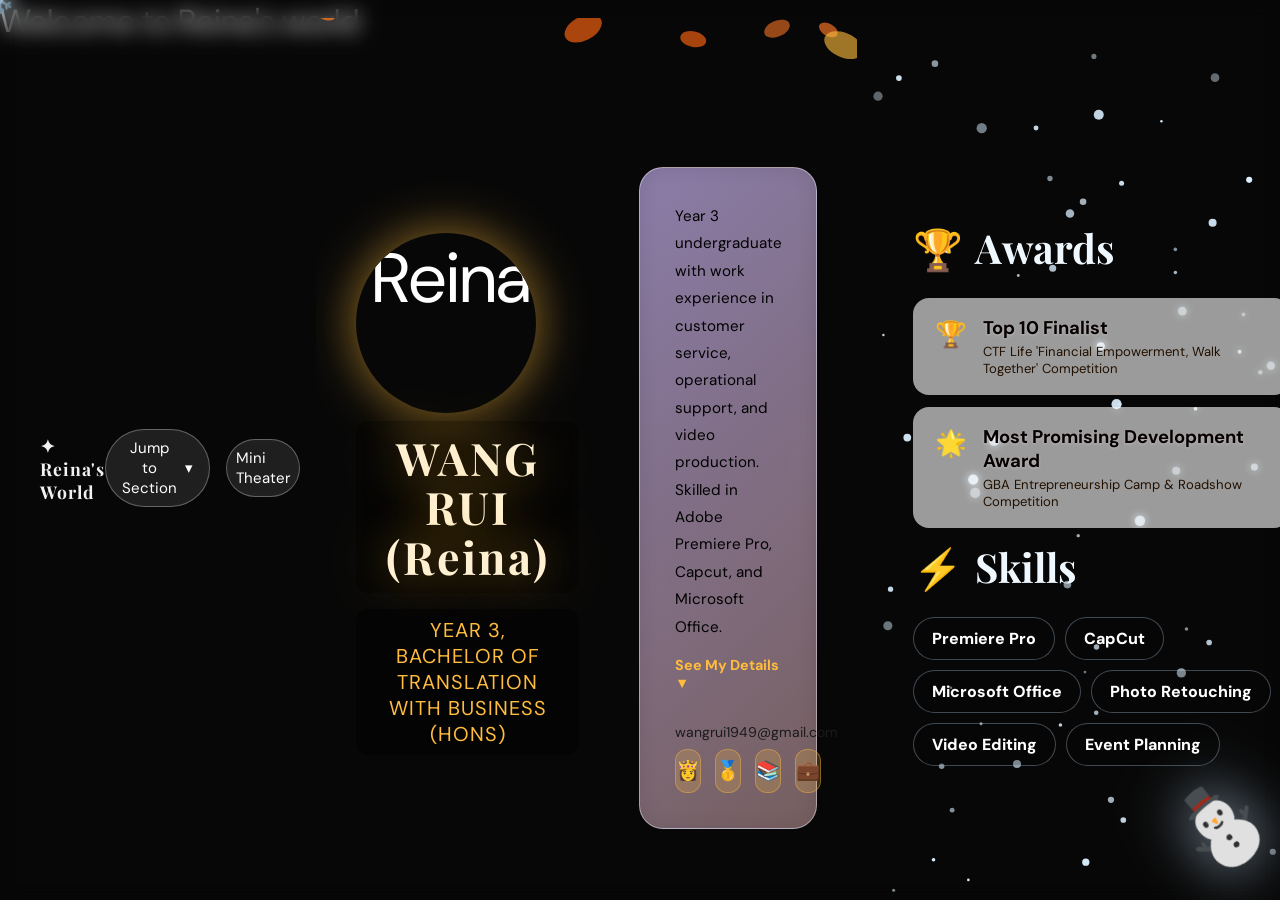
==== commit 55543a1a: "Update index3.html" ====
--- a/index3.html
+++ b/index3.html
@@ -107,7 +107,7 @@
         width: 36px;
         height: 36px;
         pointer-events: none;
-        z-index: 9999;
+        z-: 9999;
         transform: translate(-50%, -50%);
         transition: transform 0.08s linear;
         font-size: 24px;
@@ -124,7 +124,7 @@
   top: 0;
   left: 0;
   right: 0;
-  z-index: 1000;
+  z-: 1000;
   display: flex;
   align-items: center;
   justify-content: space-between;
@@ -238,13 +238,13 @@
         position: absolute;
         inset: 0;
         pointer-events: none;
-        z-index: 1;
+        z-: 1;
         mix-blend-mode: normal;
       }
 
       .section-content {
   position: relative;
-  z-index: 2;
+  z-: 2;
   width: 100%;
   /* max-width: 1200px; 删掉这一行 */
   max-width: 1400px; /* 或者改成 1400px，让内容更宽 */
@@ -340,7 +340,7 @@
         align-items: center;
         justify-content: center;
         font-size: 70px;
-        z-index: 1;
+        z-: 1;
         transition: transform 0.4s cubic-bezier(0.34, 1.56, 0.64, 1);
         box-shadow: 0 0 50px rgba(255, 188, 61, 0.6);
       }
@@ -575,7 +575,7 @@
         bottom: 40px;
         right: 60px;
         font-size: 80px;
-        z-index: 3;
+        z-: 3;
         filter: drop-shadow(0 0 30px rgba(200, 228, 255, 0.7));
         transition: transform 0.4s cubic-bezier(0.25, 0.8, 0.25, 1);
         will-change: transform;
@@ -737,7 +737,7 @@
         justify-content: center;
         font-size: 1rem;
         transition: background 0.3s, transform 0.3s;
-        z-index: 2;
+        z-: 2;
         overflow: hidden;
       }
       .carousel-btn:hover {
@@ -942,7 +942,7 @@
         );
         opacity: 0;
         animation: rainbowFade 8s infinite ease-in-out;
-        z-index: 1;
+        z-: 1;
       }
       @keyframes rainbowFade {
         0%,
@@ -1227,11 +1227,11 @@
       >
     </div>
   </div>
-  <a href="index2.html" class="top-link ripple-container">
+  <a href="2.html" class="top-link ripple-container">
     <span data-en="Mini Theater" data-zh="小劇場" data-chs="小剧场">Mini Theater</span>
   </a>
-  <!-- 新增掛斷按鈕 點擊返回index3 -->
-  <button class="lang-toggle ripple-container" onclick="location.href='index3.html'">
+  <!-- 新增掛斷按鈕 點擊返回3 --
+  <button class="lang-toggle ripple-container" onclick="location.href='index.html'">
     <span data-en="Hang Up" data-zh="掛斷電話" data-chs="挂断电话">Hang Up</span>
   </button>
   <button
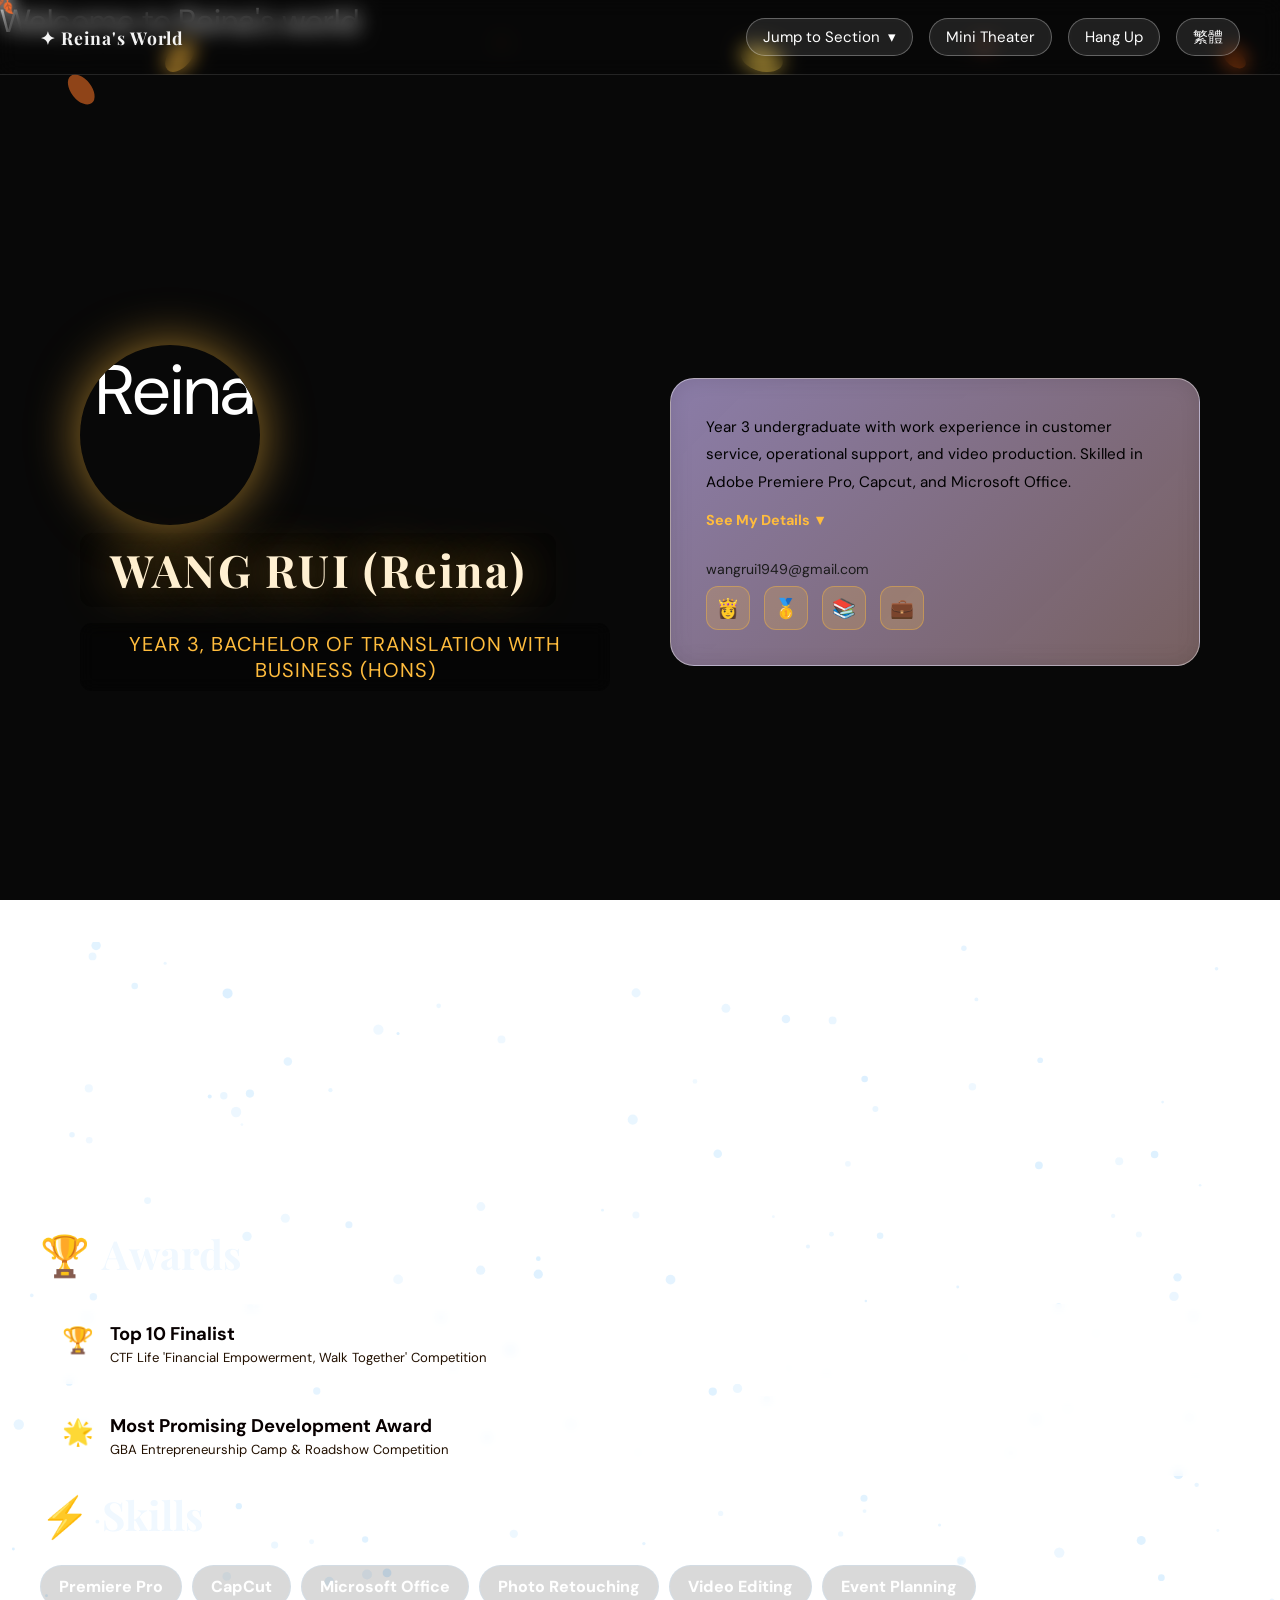
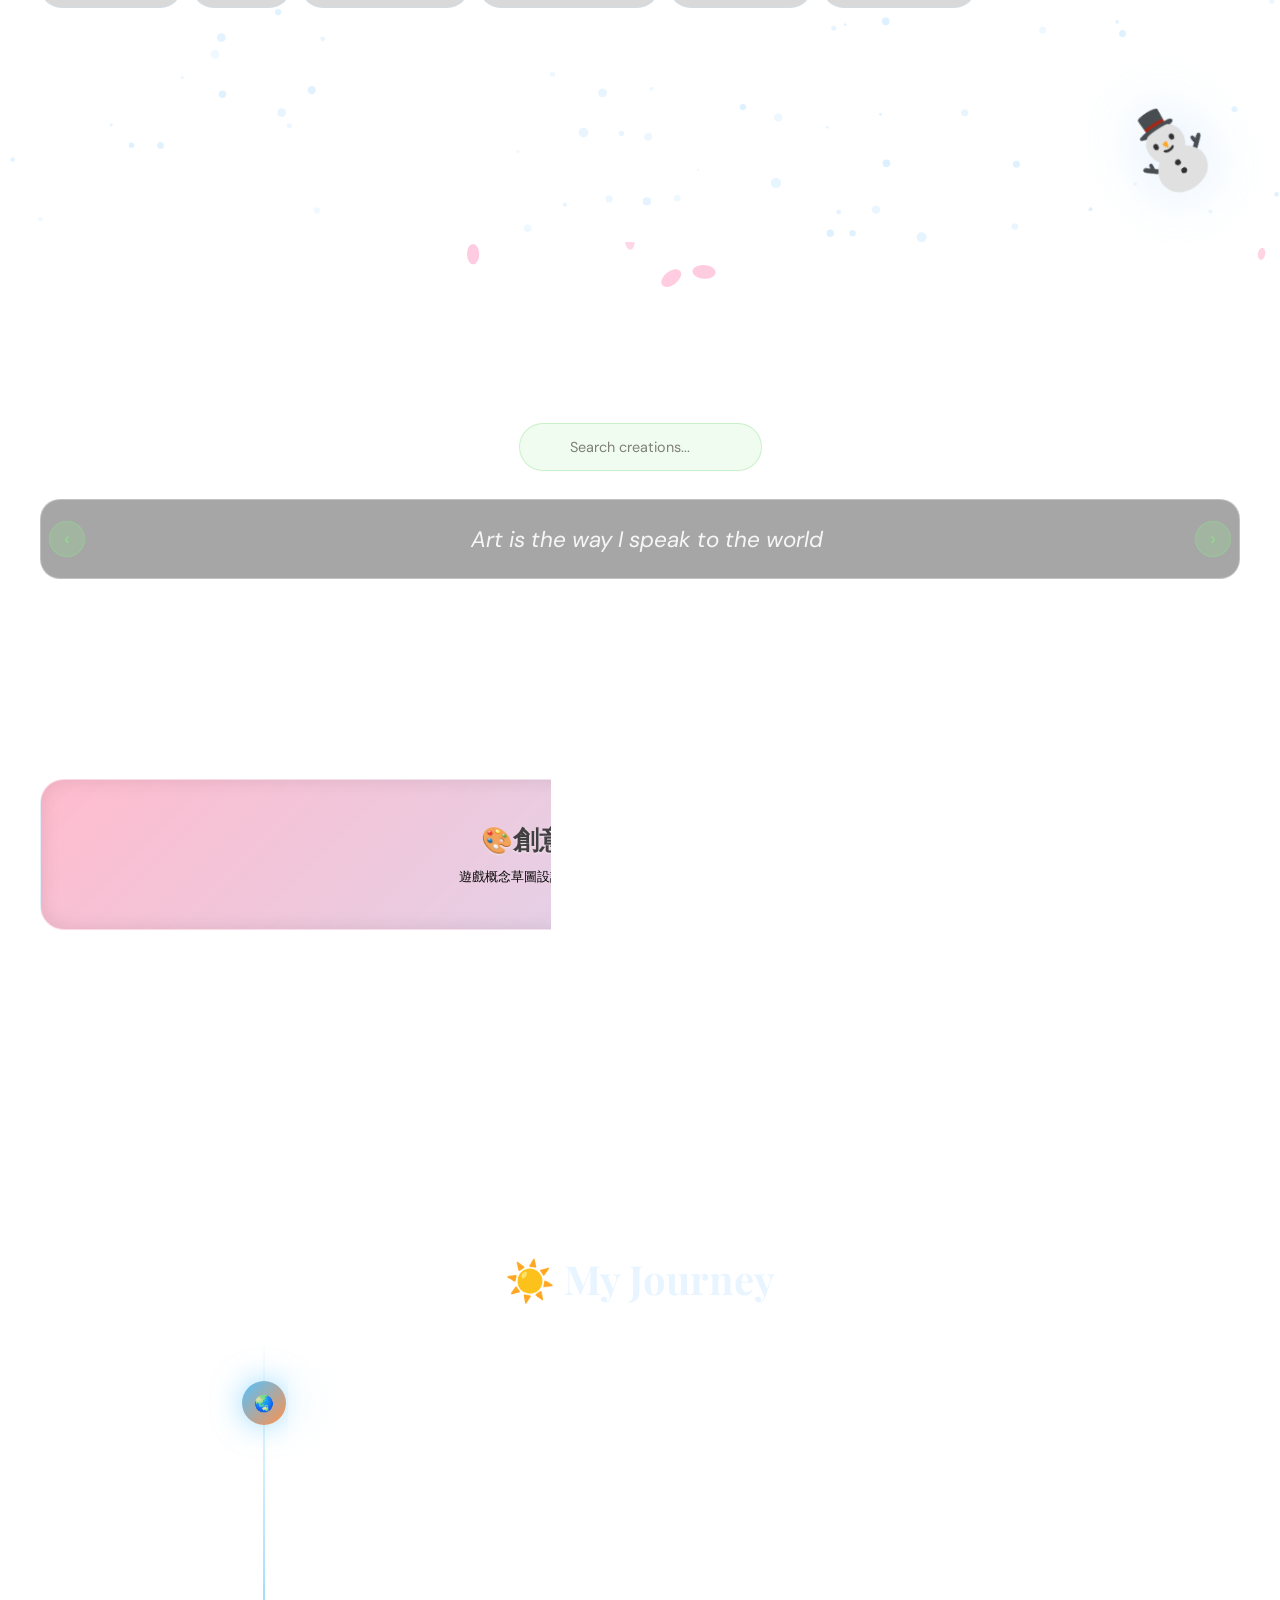
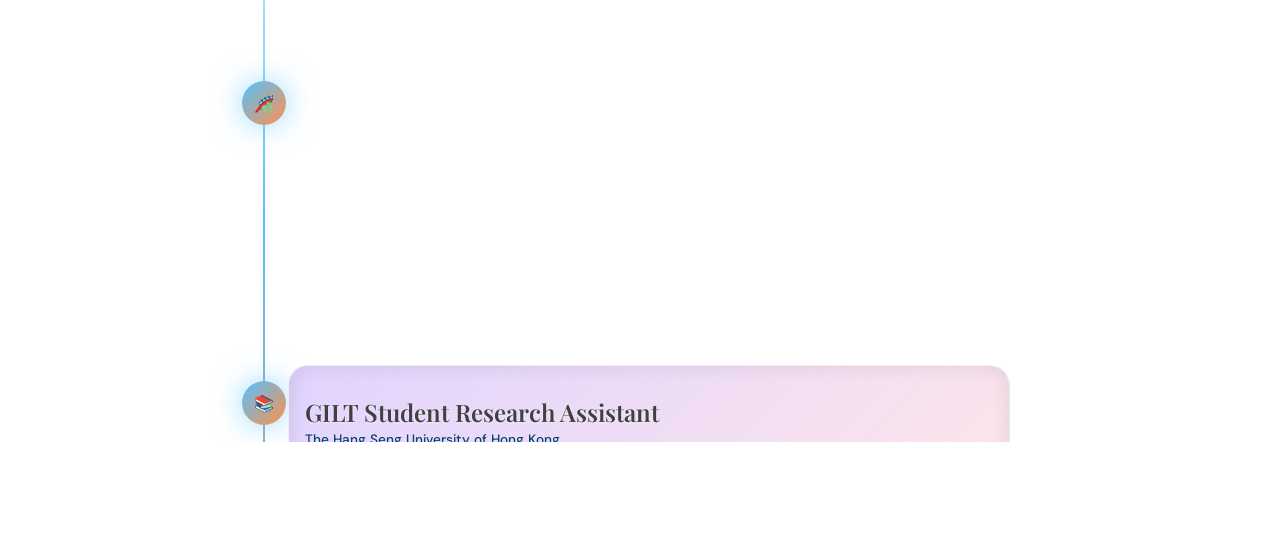
==== commit c664fd95: "Fix z-index properties and update video elements Corrected 'z-' to 'z-index' in multiple CSS rules a" ====
--- a/index3.html
+++ b/index3.html
@@ -107,7 +107,7 @@
         width: 36px;
         height: 36px;
         pointer-events: none;
-        z-: 9999;
+        z-index: 9999;
         transform: translate(-50%, -50%);
         transition: transform 0.08s linear;
         font-size: 24px;
@@ -124,7 +124,7 @@
   top: 0;
   left: 0;
   right: 0;
-  z-: 1000;
+  z-index: 1000;
   display: flex;
   align-items: center;
   justify-content: space-between;
@@ -238,13 +238,13 @@
         position: absolute;
         inset: 0;
         pointer-events: none;
-        z-: 1;
+        z-index: 1;
         mix-blend-mode: normal;
       }
 
       .section-content {
   position: relative;
-  z-: 2;
+  z-index: 2;
   width: 100%;
   /* max-width: 1200px; 删掉这一行 */
   max-width: 1400px; /* 或者改成 1400px，让内容更宽 */
@@ -340,7 +340,7 @@
         align-items: center;
         justify-content: center;
         font-size: 70px;
-        z-: 1;
+        z-index: 1;
         transition: transform 0.4s cubic-bezier(0.34, 1.56, 0.64, 1);
         box-shadow: 0 0 50px rgba(255, 188, 61, 0.6);
       }
@@ -575,7 +575,7 @@
         bottom: 40px;
         right: 60px;
         font-size: 80px;
-        z-: 3;
+        z-index: 3;
         filter: drop-shadow(0 0 30px rgba(200, 228, 255, 0.7));
         transition: transform 0.4s cubic-bezier(0.25, 0.8, 0.25, 1);
         will-change: transform;
@@ -737,7 +737,7 @@
         justify-content: center;
         font-size: 1rem;
         transition: background 0.3s, transform 0.3s;
-        z-: 2;
+        z-index: 2;
         overflow: hidden;
       }
       .carousel-btn:hover {
@@ -942,7 +942,7 @@
         );
         opacity: 0;
         animation: rainbowFade 8s infinite ease-in-out;
-        z-: 1;
+        z-index: 1;
       }
       @keyframes rainbowFade {
         0%,
@@ -1140,46 +1140,12 @@
 
     <!-- 層 2: 季節背景圖 (JS 動態切換) -->
 <div id="bg-season-layer">
-  <!-- 秋天 -->
-  <iframe 
-    class="season-video" 
-    id="video-autumn" 
-    src="https://drive.google.com/file/d/1sbOloOFveBnENsUWbRtKs2fxCl8eMGzv/preview?autoplay=1&mute=1&loop=1" 
-    frameborder="0" 
-    allow="autoplay; muted; loop; fullscreen"
-    allowfullscreen>
-  </iframe>
-
-  <!-- 冬天 -->
-  <iframe 
-    class="season-video" 
-    id="video-winter" 
-    src="https://drive.google.com/file/d/1GcucUQDMzMGRIJl1YTqISbX0oFyHPtC_/preview?autoplay=1&mute=1&loop=1" 
-    frameborder="0" 
-    allow="autoplay; muted; loop; fullscreen"
-    allowfullscreen>
-  </iframe>
-
-  <!-- 春天 -->
-  <iframe 
-    class="season-video" 
-    id="video-spring" 
-    src="https://drive.google.com/file/d/1_f94Pz-UcyafzC-lJtrbQ8kcjJ45m77l/preview?autoplay=1&mute=1&loop=1" 
-    frameborder="0" 
-    allow="autoplay; muted; loop; fullscreen"
-    allowfullscreen>
-  </iframe>
-
-  <!-- 夏天 -->
-  <iframe 
-    class="season-video" 
-    id="video-summer" 
-    src="https://drive.google.com/file/d/1flFnYzaACidANaw_zN2Y5tH9pt2ctS6p/preview?autoplay=1&mute=1&loop=1" 
-    frameborder="0" 
-    allow="autoplay; muted; loop; fullscreen"
-    allowfullscreen>
-  </iframe>
+<video class="season-video" id="video-autumn" muted loop playsinline><source src="./videos/autumn.mov""></video>
+  <video class="season-video" id="video-winter" muted loop playsinline><source src="./videos/winter.mov""></video>
+  <video class="season-video" id="video-spring" muted loop playsinline><source src="./videos/spring.mov""></video>
+  <video class="season-video" id="video-summer" muted loop playsinline><source src="./videos/summer.mov""></video>
 </div>
+
     <!-- ==================== 開場歡迎頁 ==================== -->
     <div id="welcome">
       <div class="welcome-text" onclick="enterWebsite()">
@@ -1227,10 +1193,10 @@
       >
     </div>
   </div>
-  <a href="2.html" class="top-link ripple-container">
+  <a href="index2.html" class="top-link ripple-container">
     <span data-en="Mini Theater" data-zh="小劇場" data-chs="小剧场">Mini Theater</span>
   </a>
-  <!-- 新增掛斷按鈕 點擊返回3 --
+  <!-- 新增掛斷按鈕 點擊返回index3 -->
   <button class="lang-toggle ripple-container" onclick="location.href='index.html'">
     <span data-en="Hang Up" data-zh="掛斷電話" data-chs="挂断电话">Hang Up</span>
   </button>
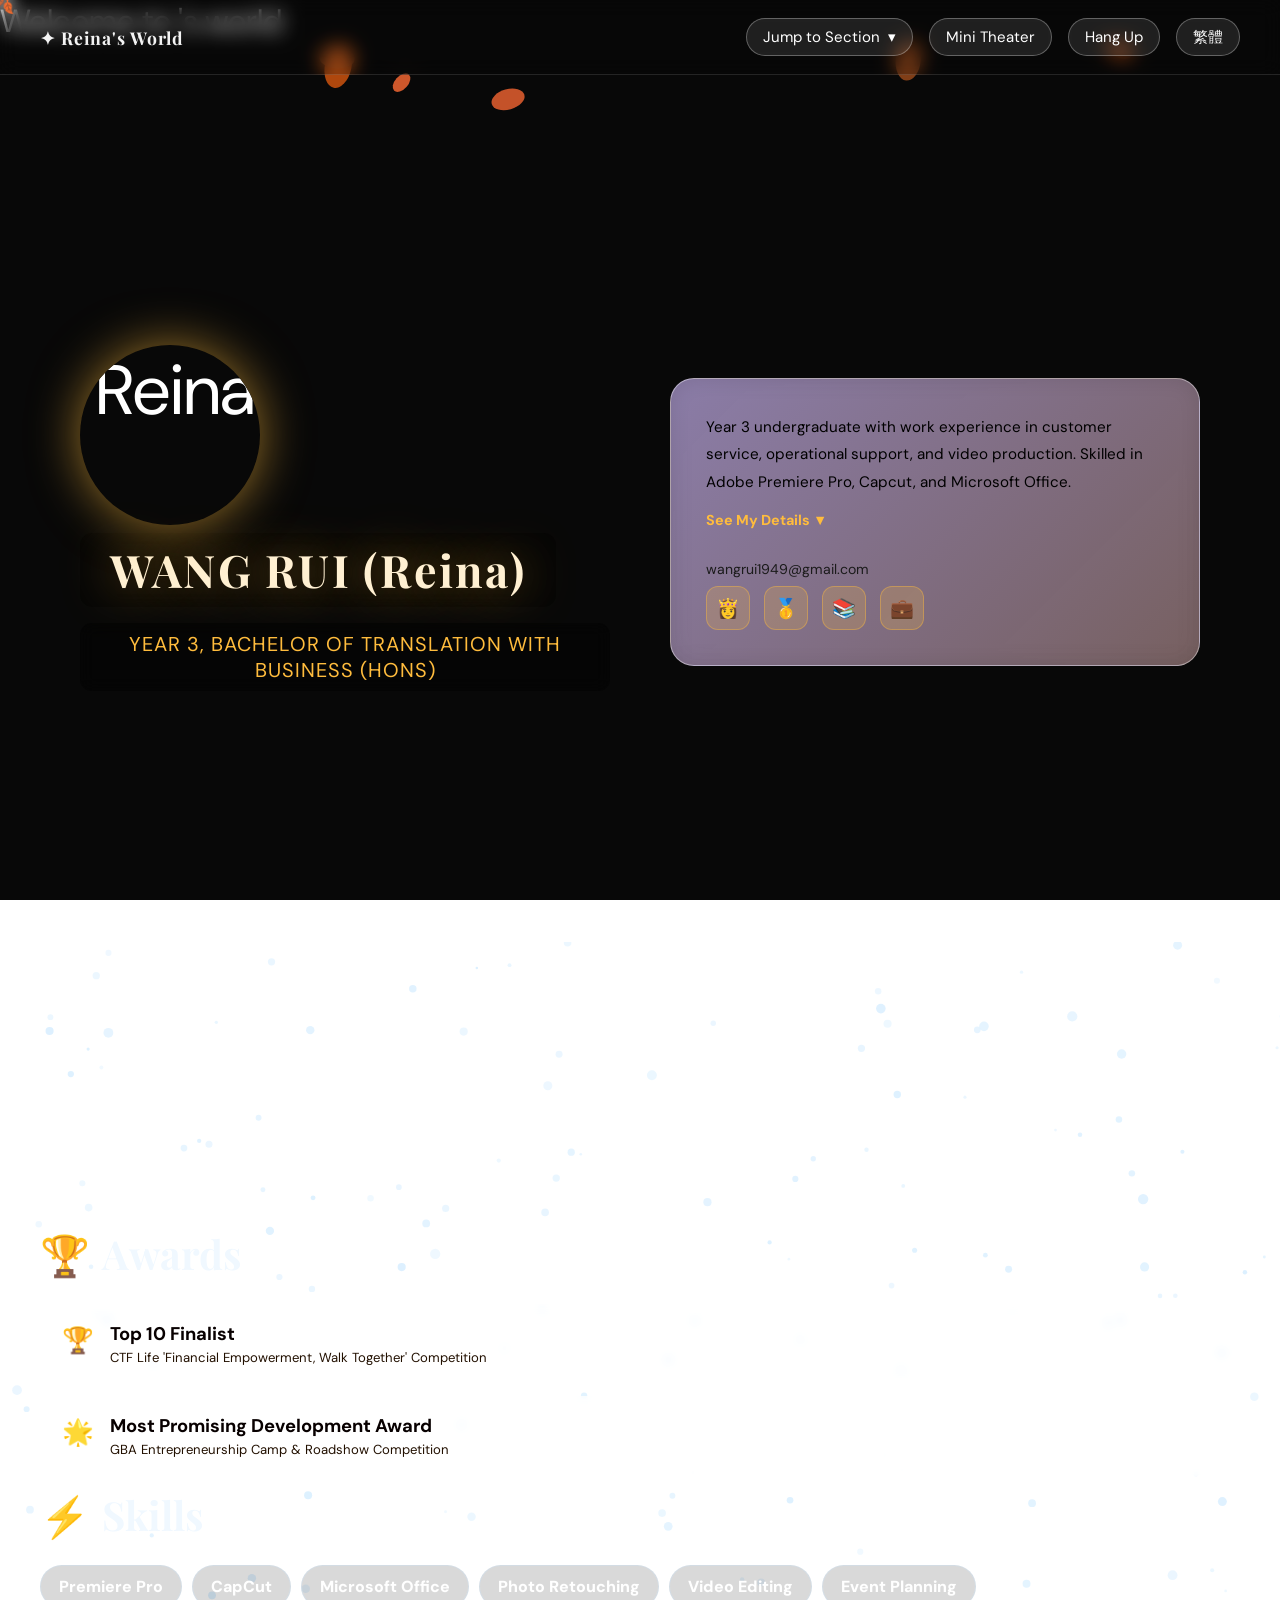
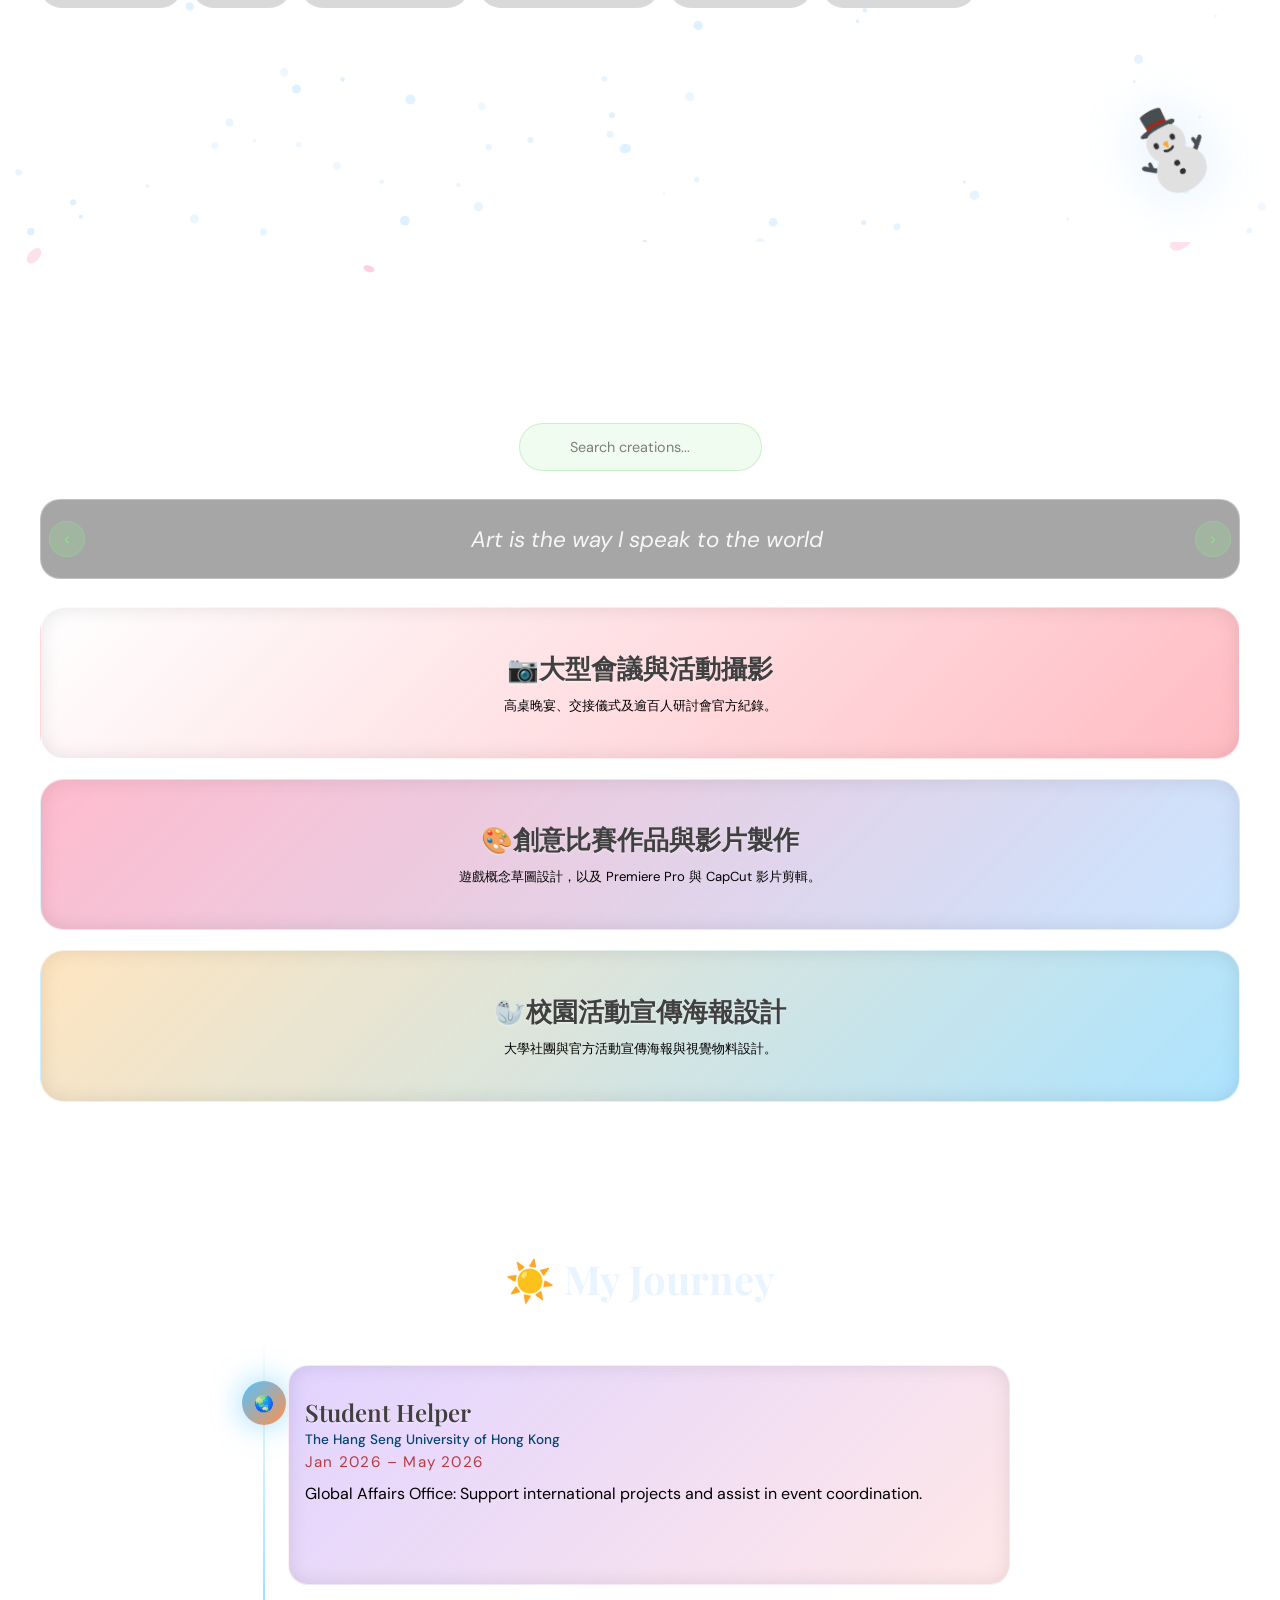
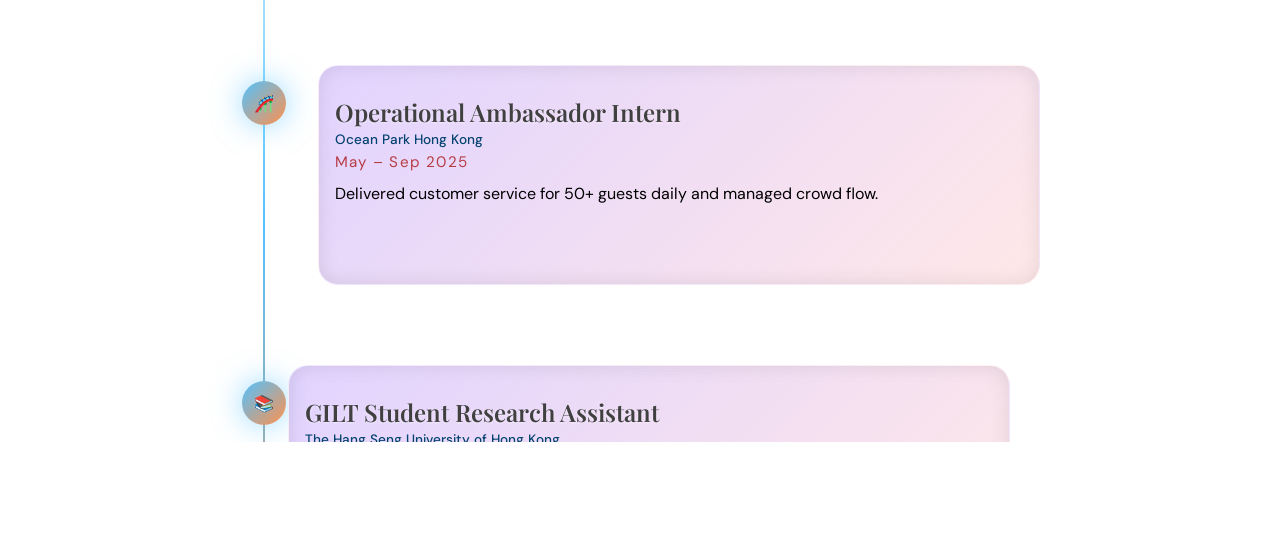
==== commit 8f3ca443: "Update index3.html" ====
--- a/index3.html
+++ b/index3.html
@@ -1149,7 +1149,7 @@
     <!-- ==================== 開場歡迎頁 ==================== -->
     <div id="welcome">
       <div class="welcome-text" onclick="enterWebsite()">
-        Welcome to Reina's world
+        Welcome to 's world
       </div>
     </div>
 
@@ -1218,7 +1218,7 @@
         <div class="autumn-left">
           <div class="avatar-wrap">
             <div class="avatar-img" style="background: none; padding: 0; overflow: hidden;">
-  <img src="./img/Reina.jpg" 
+  <img src="./img/Reina.JPG" 
        alt="Reina" 
        style="width: 100%; height: 100%; object-fit: cover; border-radius: 50%;">
 </div>
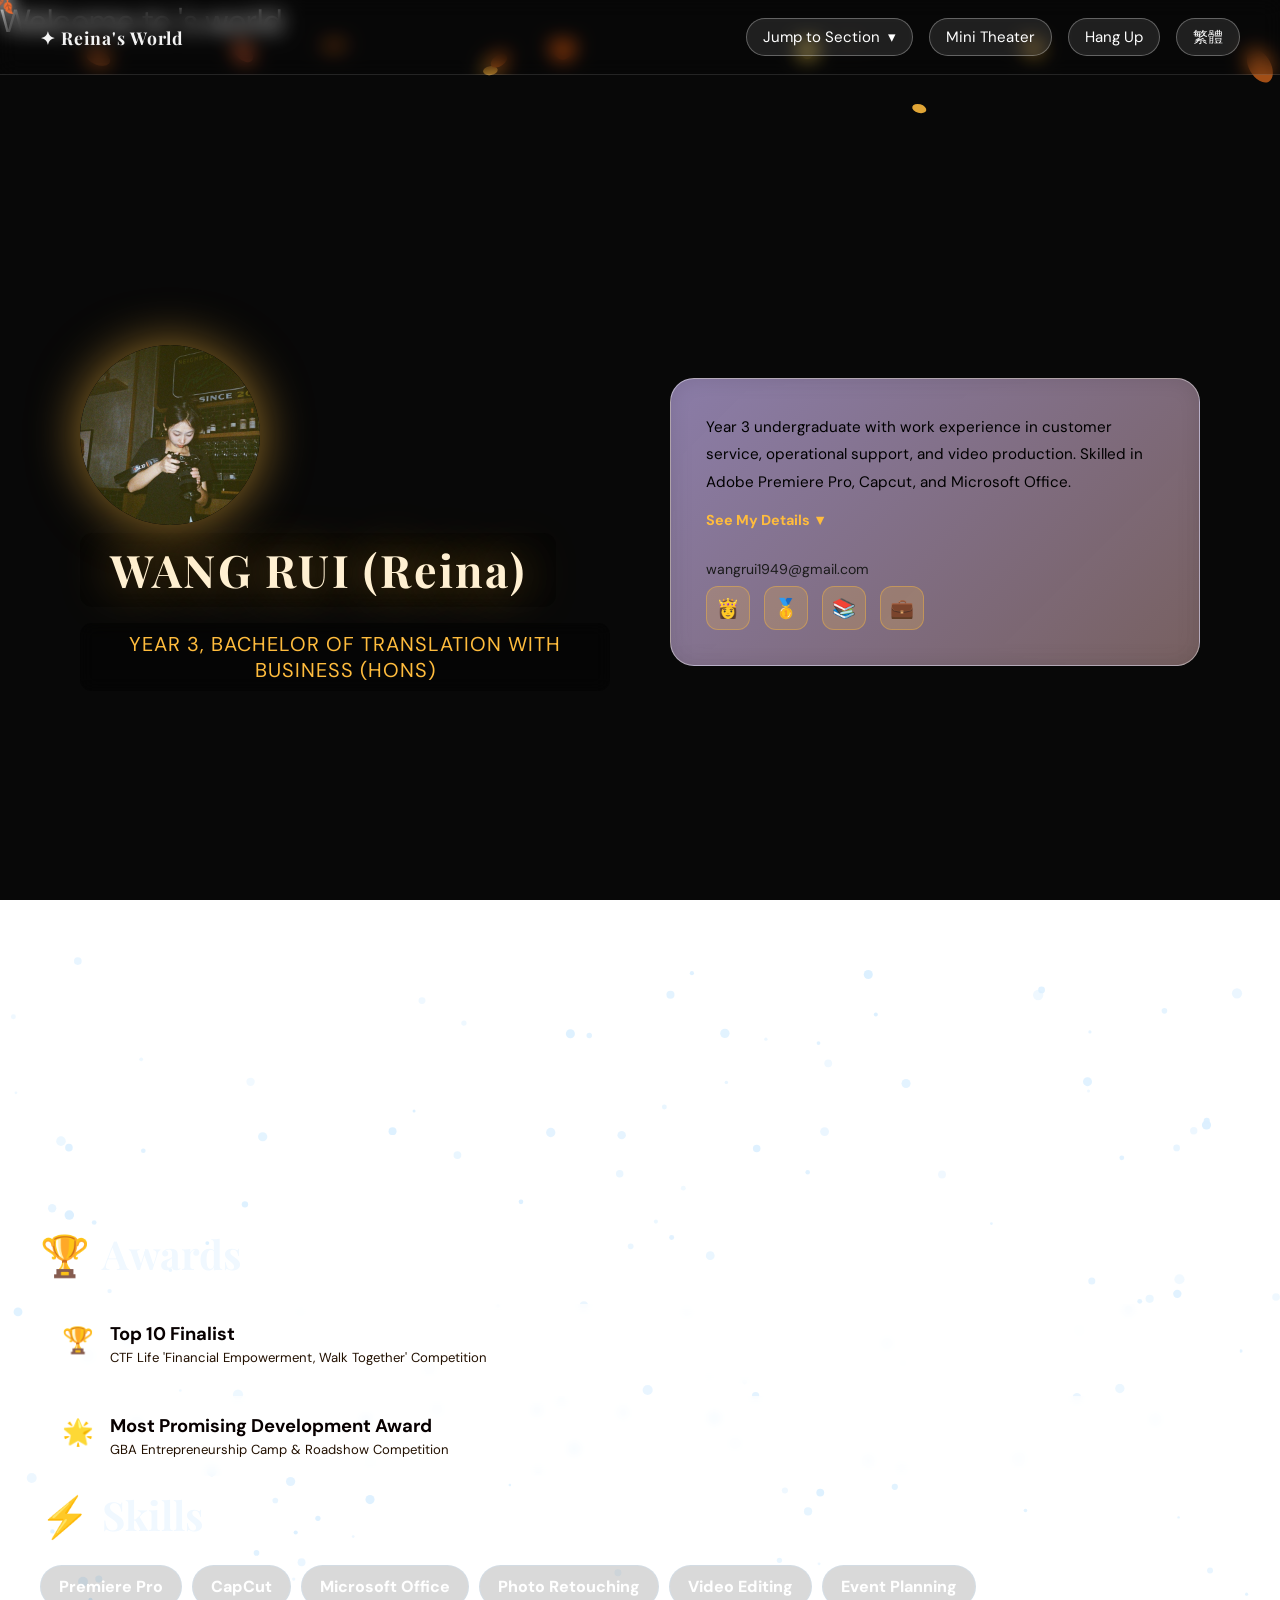
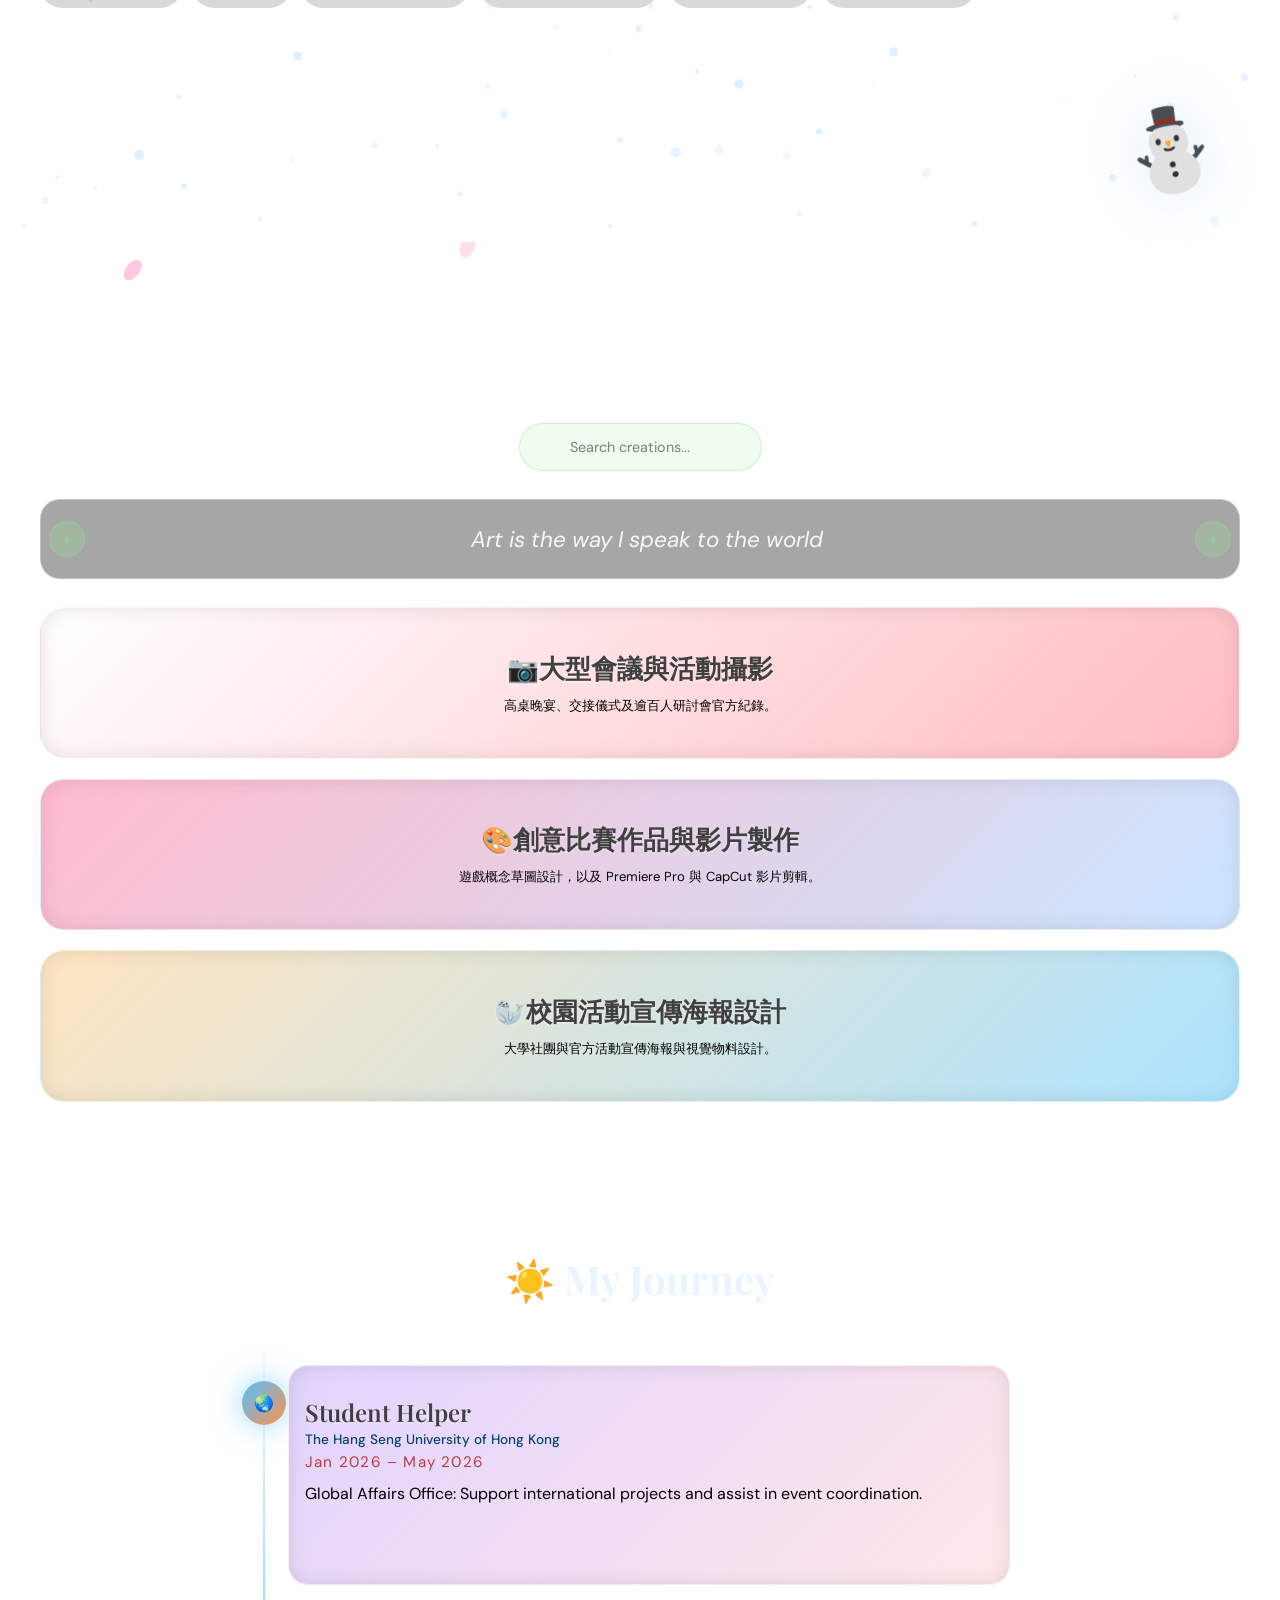
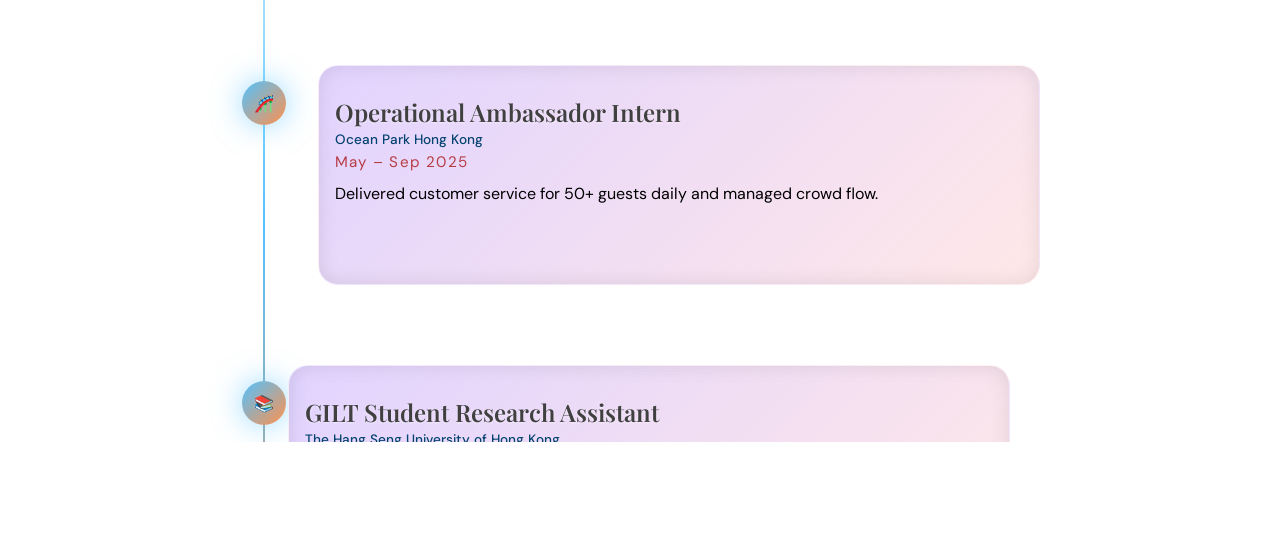
==== commit 327f6b47: "Update index3.html" ====
--- a/index3.html
+++ b/index3.html
@@ -344,7 +344,7 @@
         transition: transform 0.4s cubic-bezier(0.34, 1.56, 0.64, 1);
         box-shadow: 0 0 50px rgba(255, 188, 61, 0.6);
       }
-      .avatar-img:hover {
+      .avatar-:hover {
         transform: scale(1.07);
       }
       .autumn-name {
@@ -650,7 +650,7 @@
         box-shadow: 0 20px 60px rgba(255, 255, 255, 0.3),
           0 0 0 1px rgba(1, 41, 0, 0.4);
       }
-      .project-img {
+      .project- {
         height: 120px;
         display: flex;
         align-items: center;
@@ -1218,7 +1218,7 @@
         <div class="autumn-left">
           <div class="avatar-wrap">
             <div class="avatar-img" style="background: none; padding: 0; overflow: hidden;">
-  <img src="./img/Reina.JPG" 
+  <img src="Reina.JPG" 
        alt="Reina" 
        style="width: 100%; height: 100%; object-fit: cover; border-radius: 50%;">
 </div>
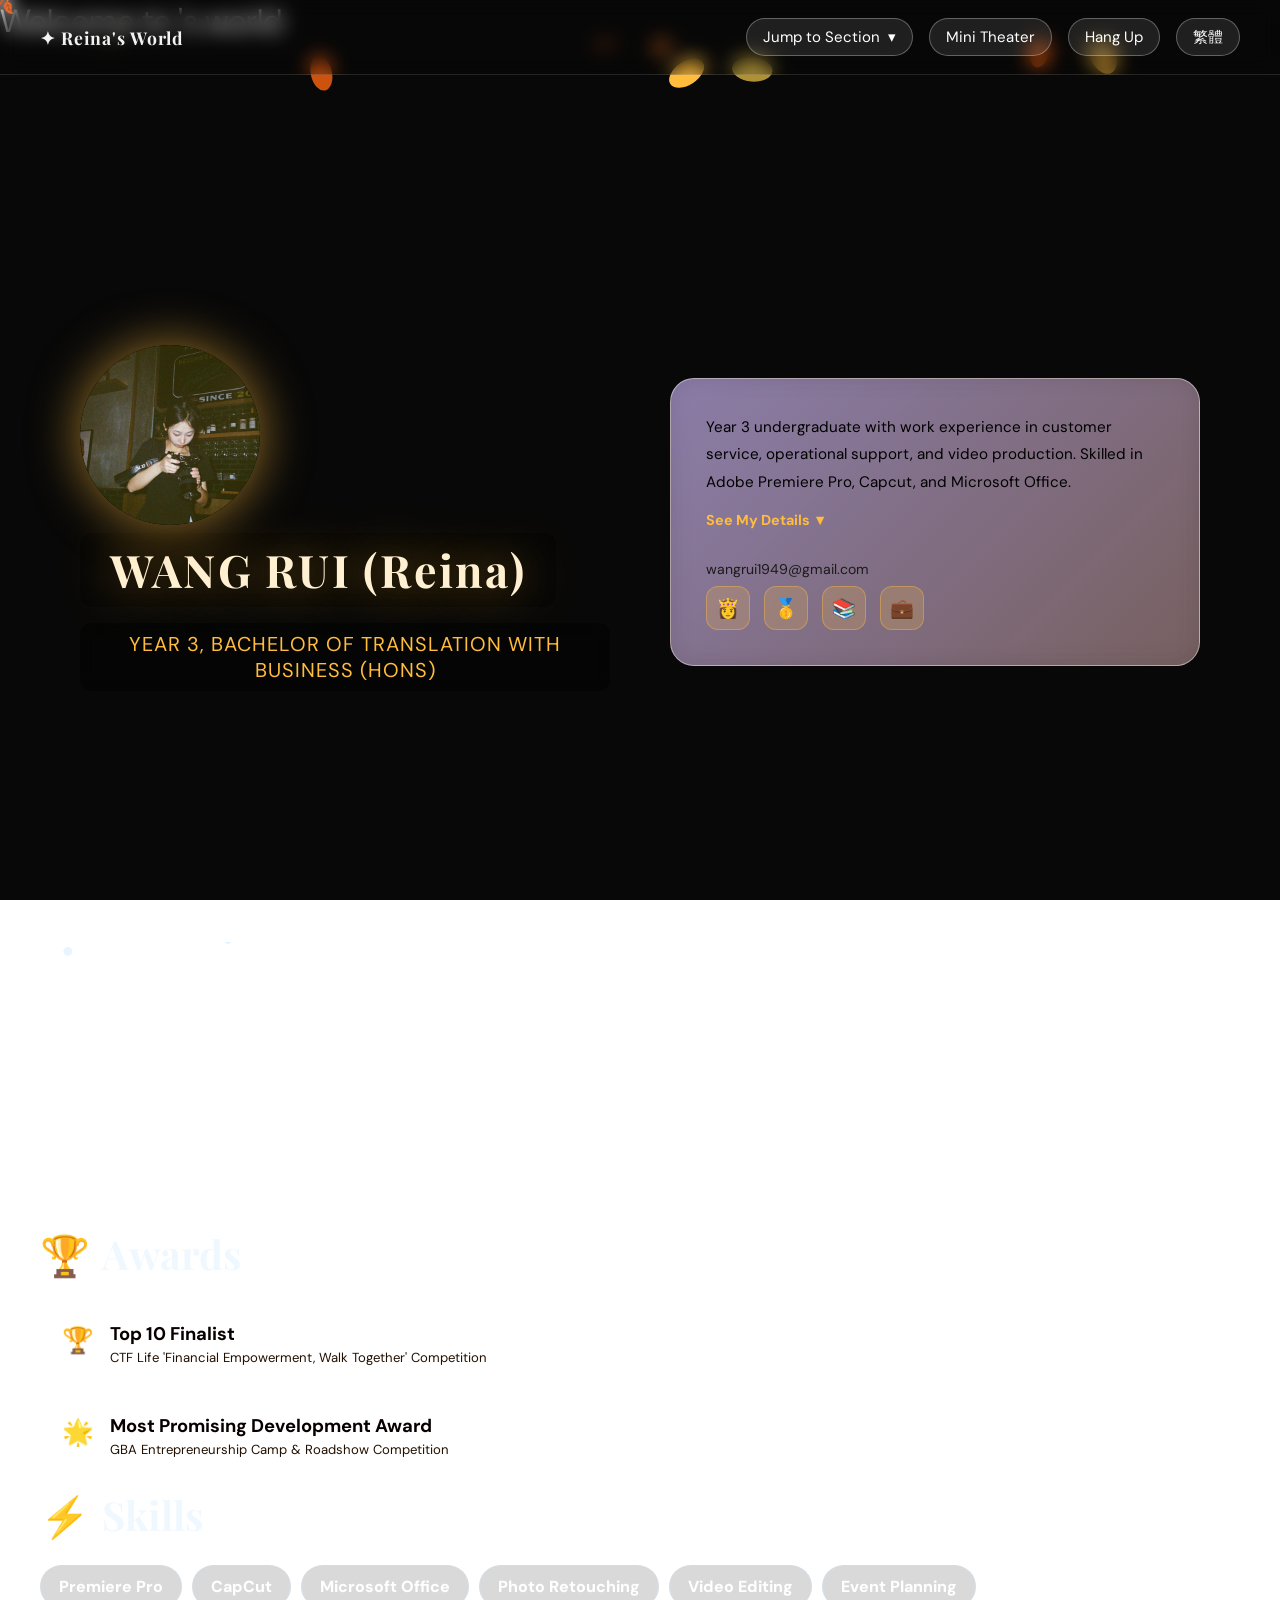
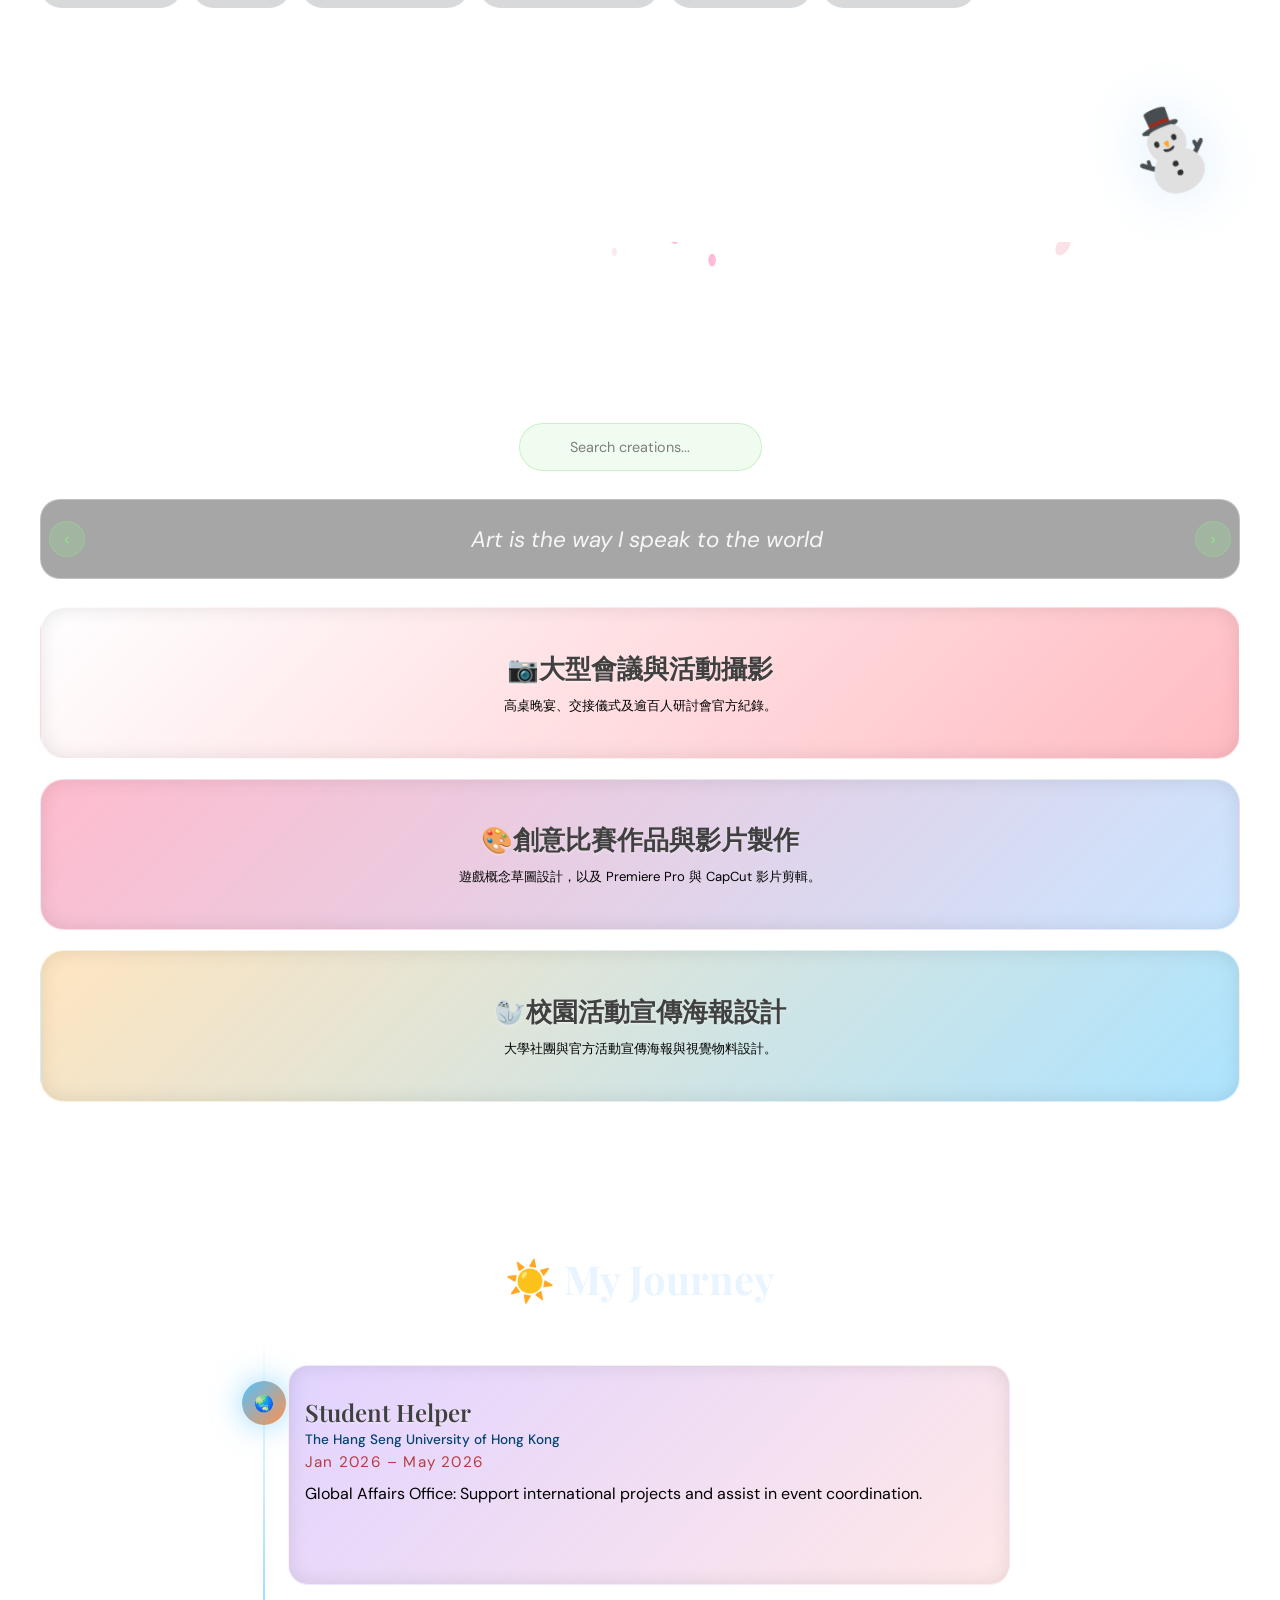
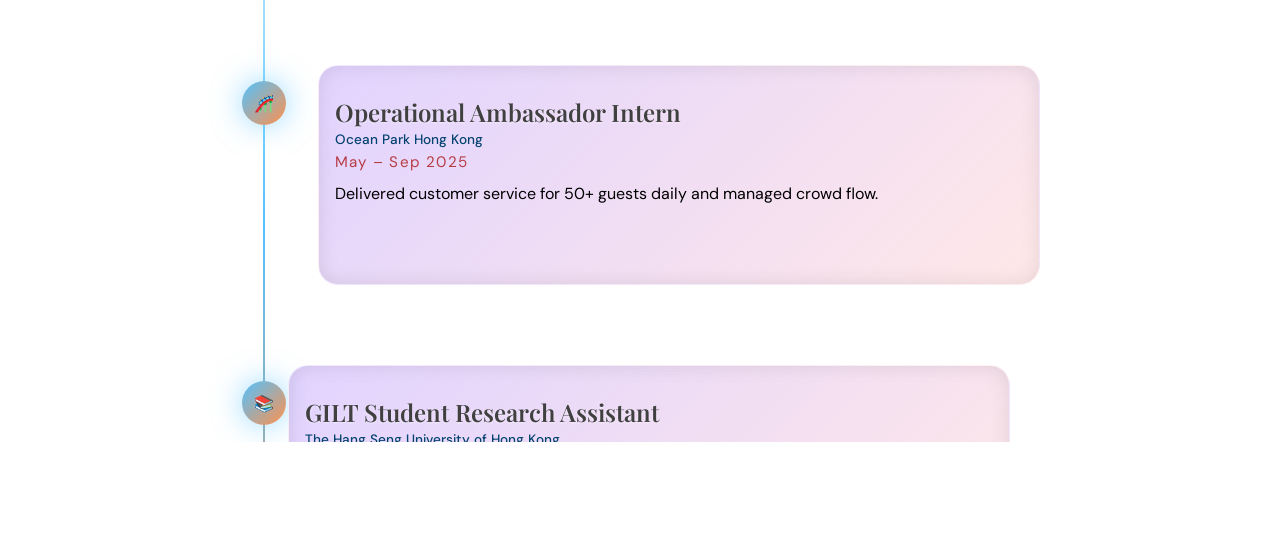
==== commit 1036dbb7: "Update index3.html" ====
--- a/index3.html
+++ b/index3.html
@@ -1140,10 +1140,10 @@
 
     <!-- 層 2: 季節背景圖 (JS 動態切換) -->
 <div id="bg-season-layer">
-<video class="season-video" id="video-autumn" muted loop playsinline><source src="./videos/autumn.mov""></video>
-  <video class="season-video" id="video-winter" muted loop playsinline><source src="./videos/winter.mov""></video>
-  <video class="season-video" id="video-spring" muted loop playsinline><source src="./videos/spring.mov""></video>
-  <video class="season-video" id="video-summer" muted loop playsinline><source src="./videos/summer.mov""></video>
+<video class="season-video" id="video-autumn" muted loop playsinline><source src="autumn.mov""></video>
+  <video class="season-video" id="video-winter" muted loop playsinline><source src="winter.mov""></video>
+  <video class="season-video" id="video-spring" muted loop playsinline><source src="spring.mov""></video>
+  <video class="season-video" id="video-summer" muted loop playsinline><source src="summer.mov""></video>
 </div>
 
     <!-- ==================== 開場歡迎頁 ==================== -->
